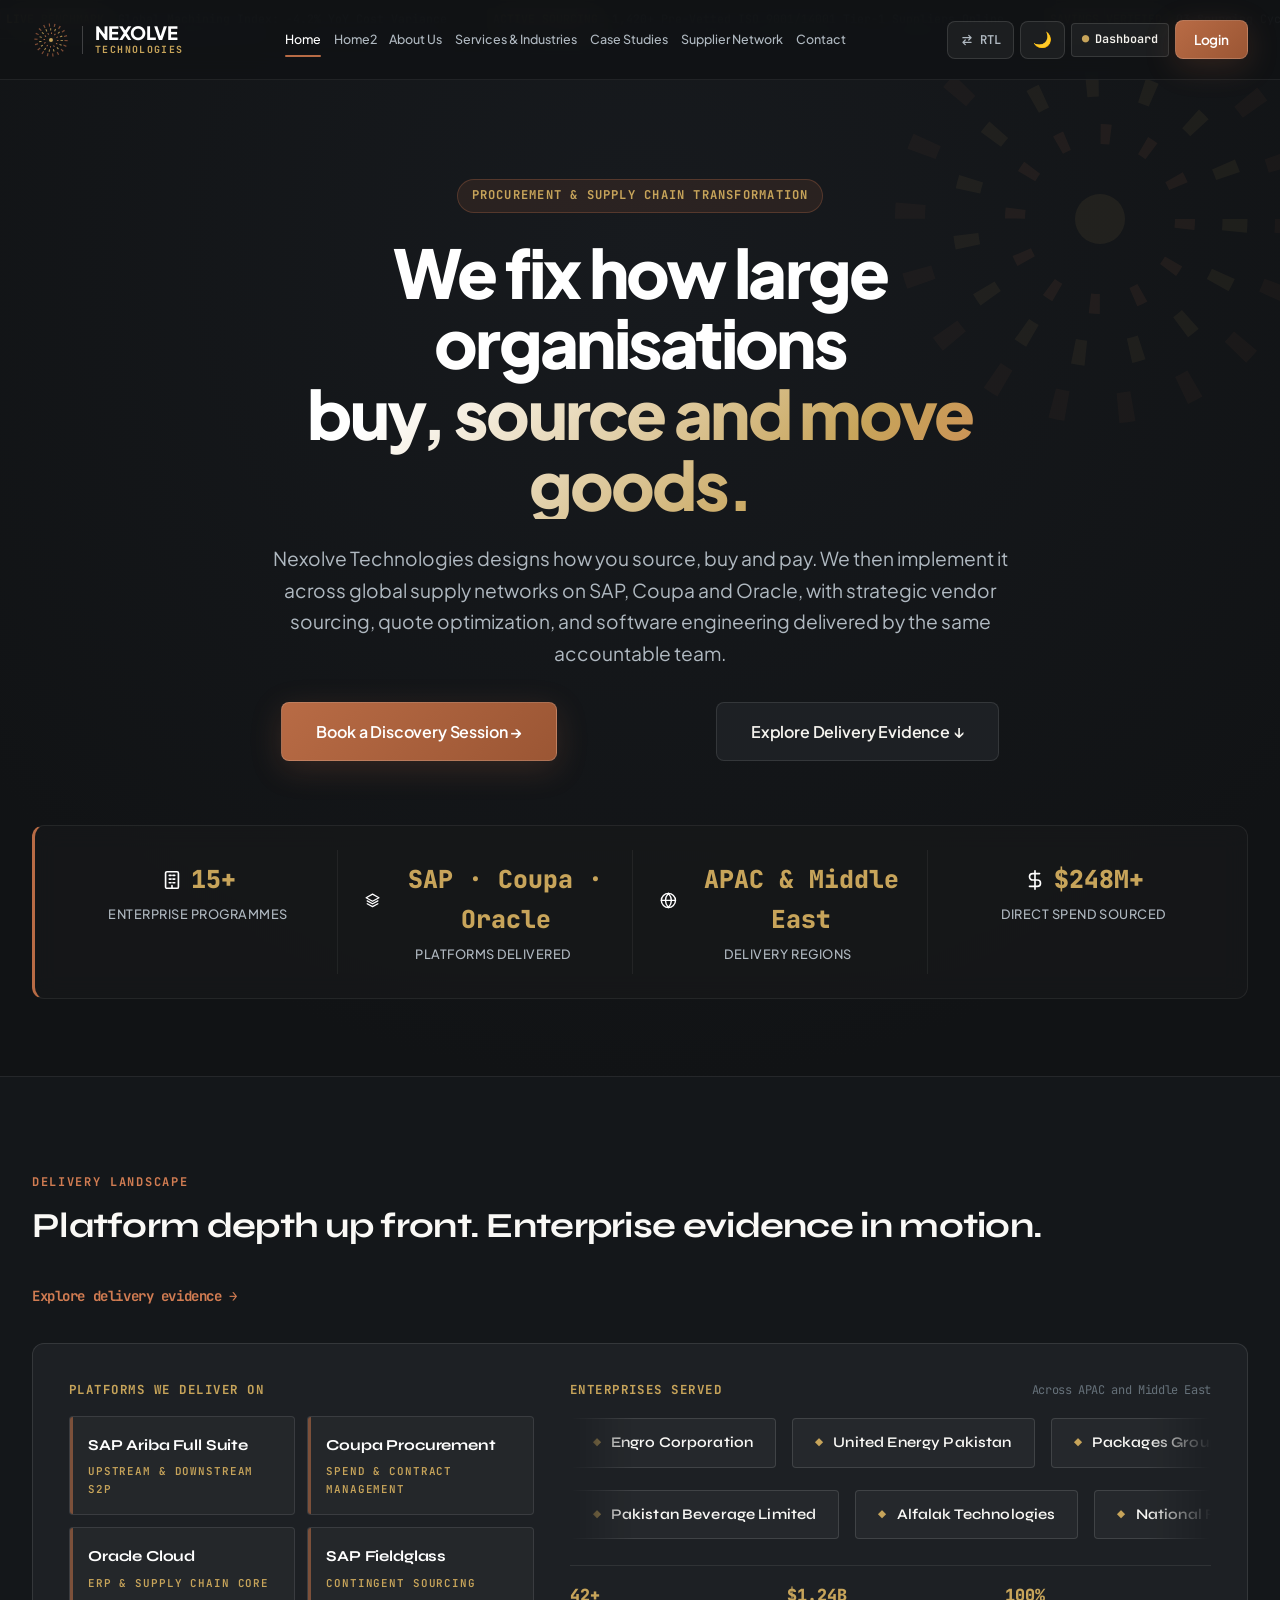
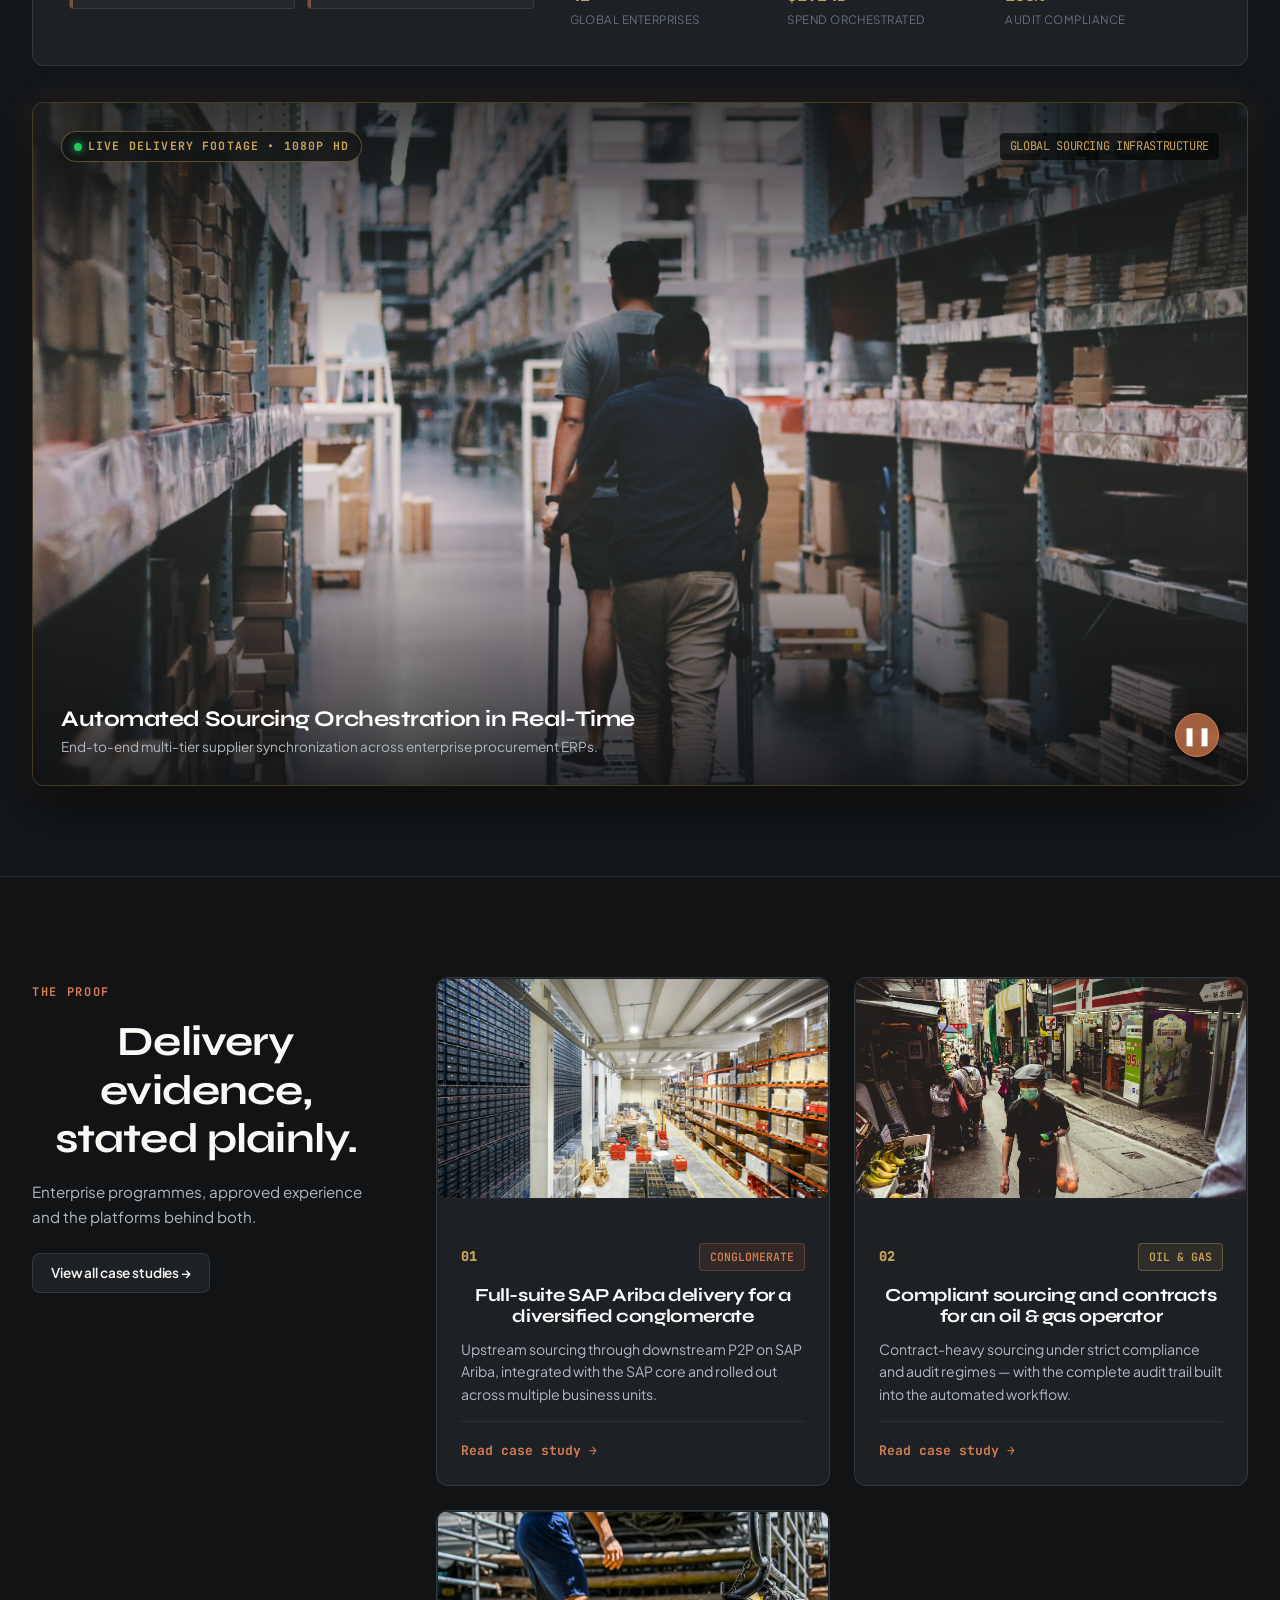
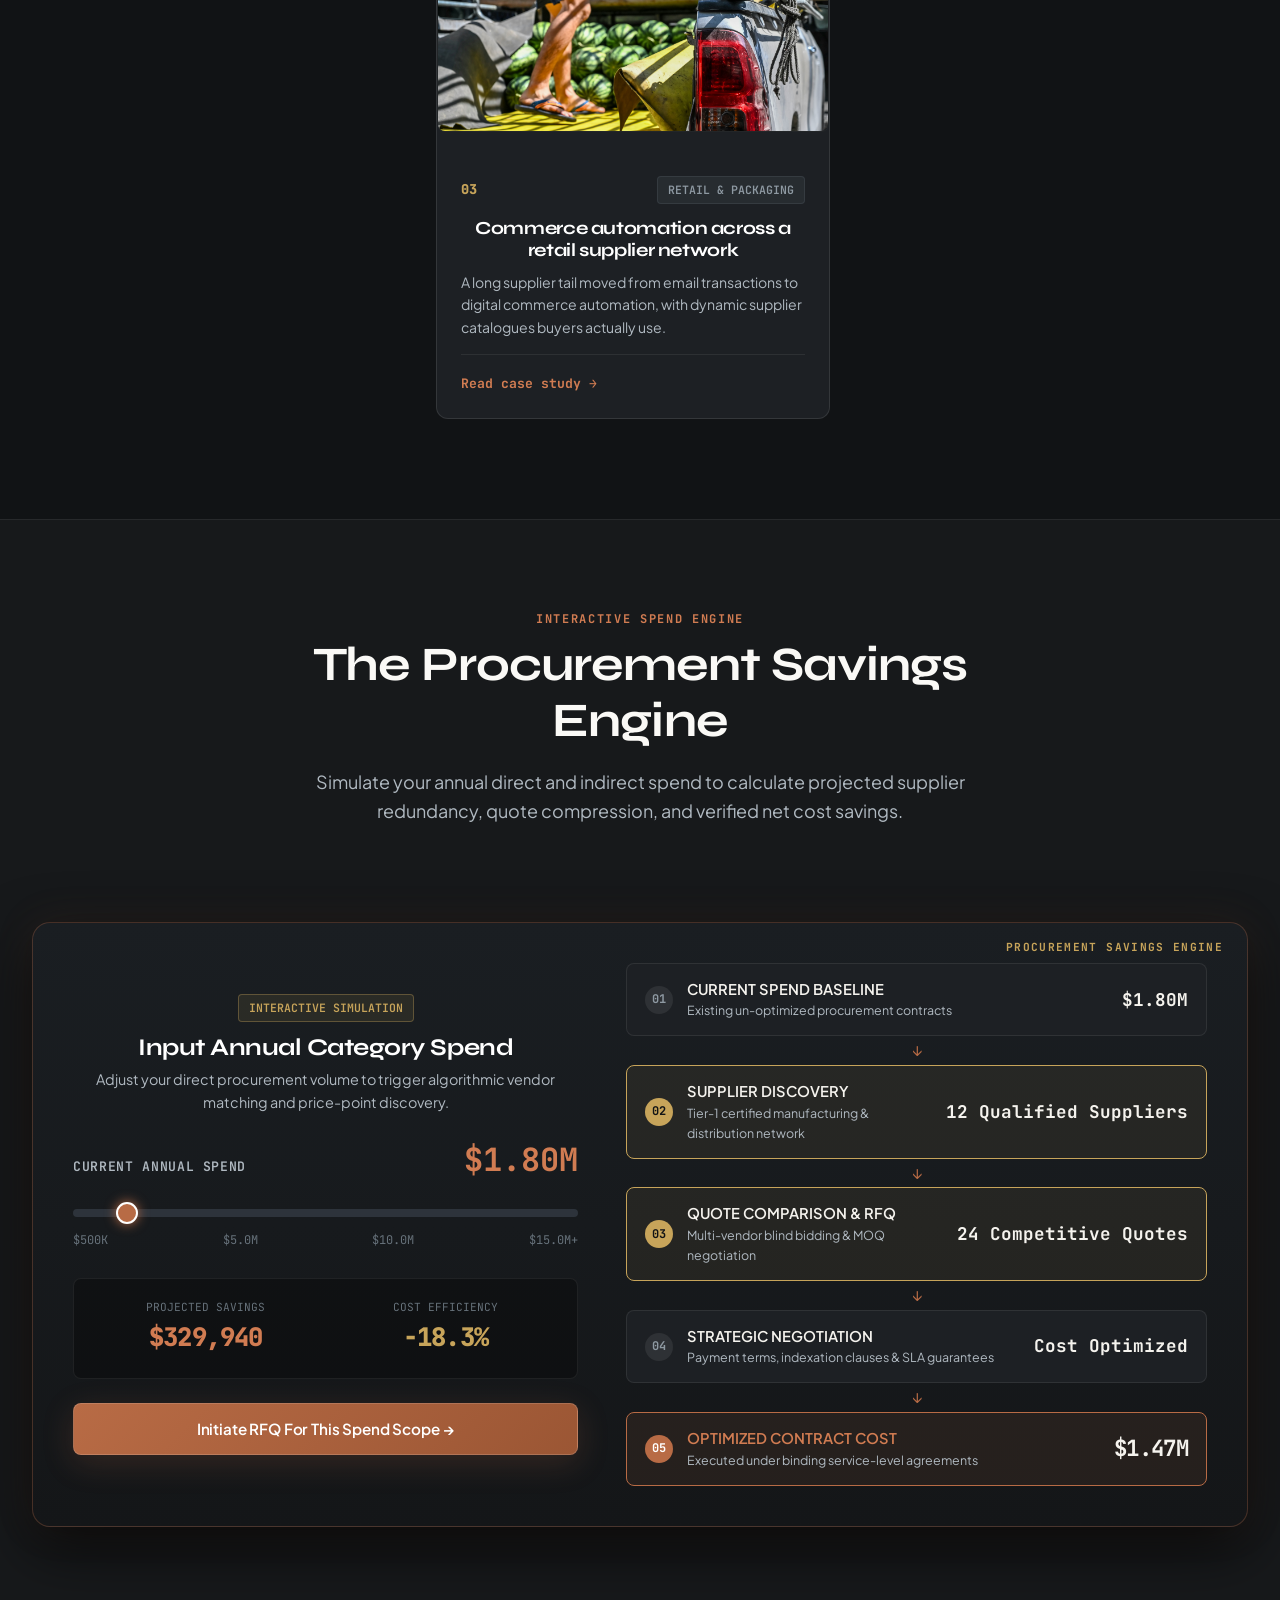
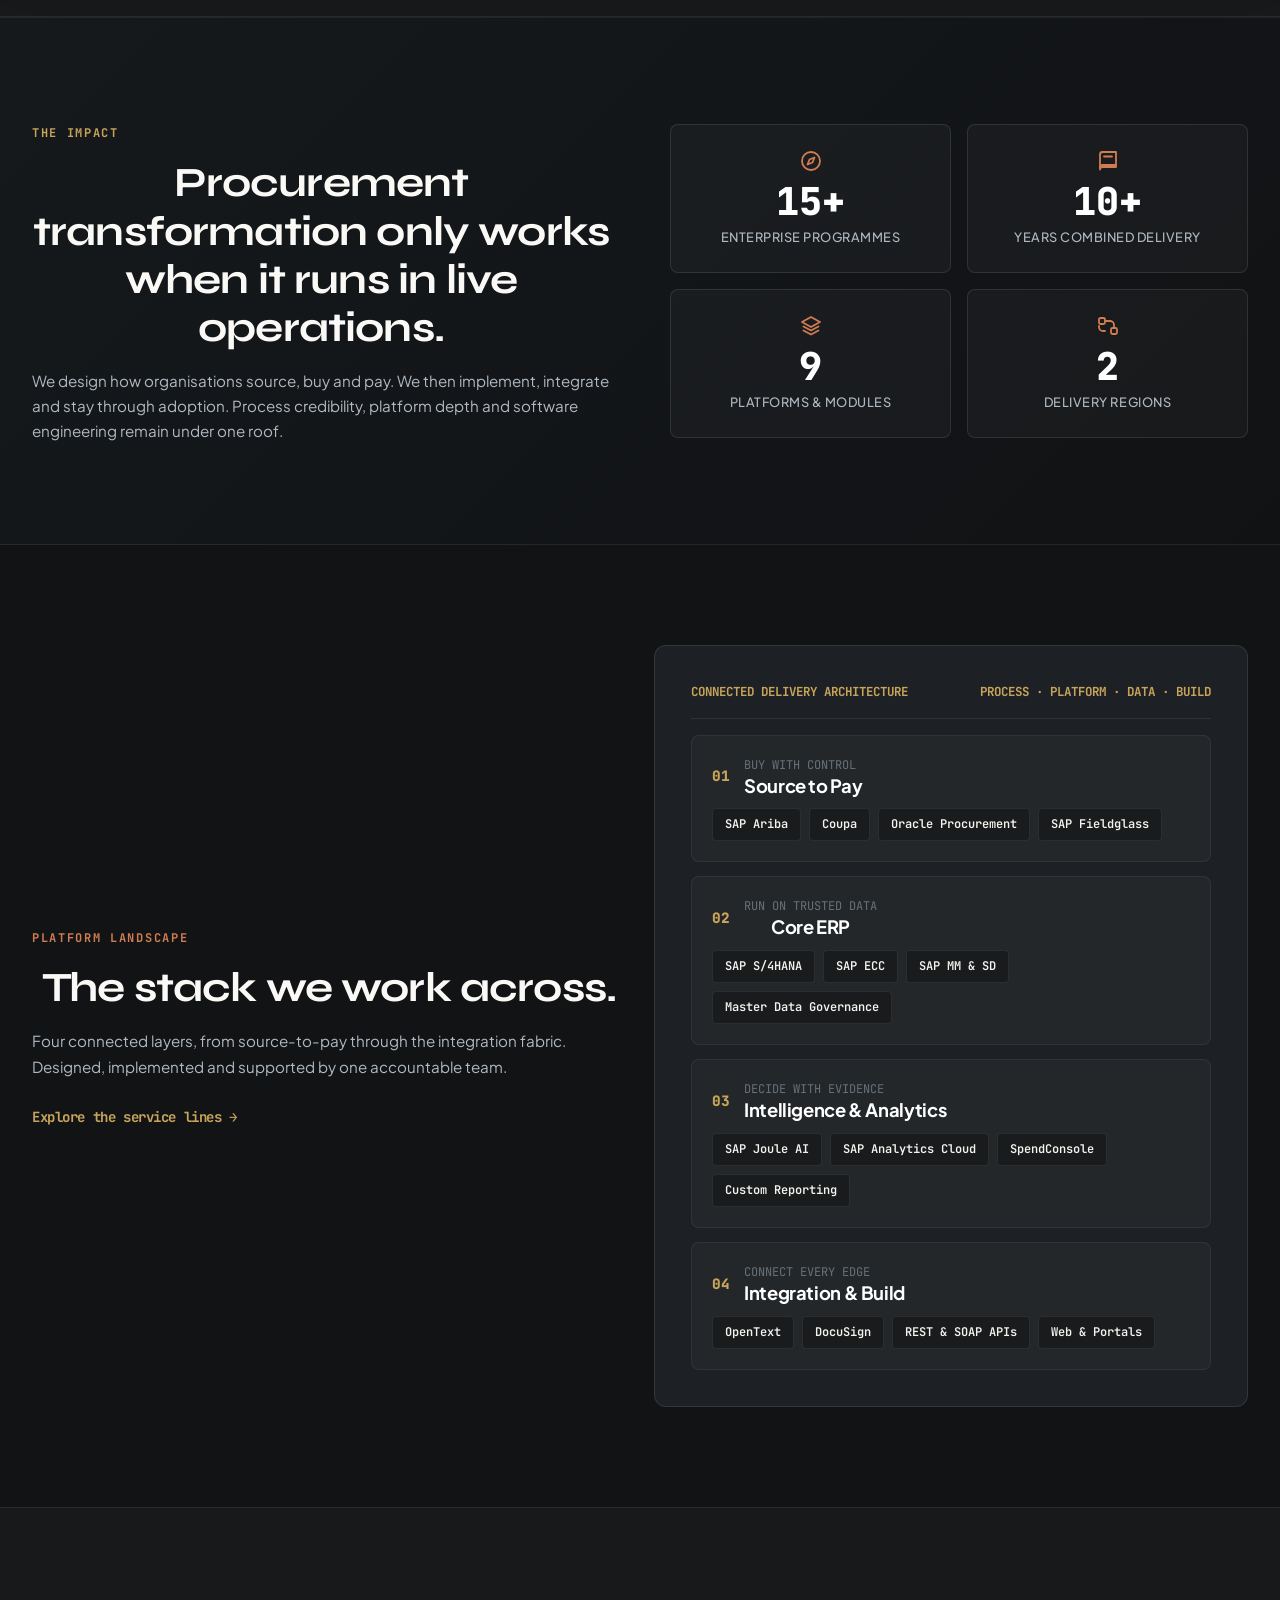
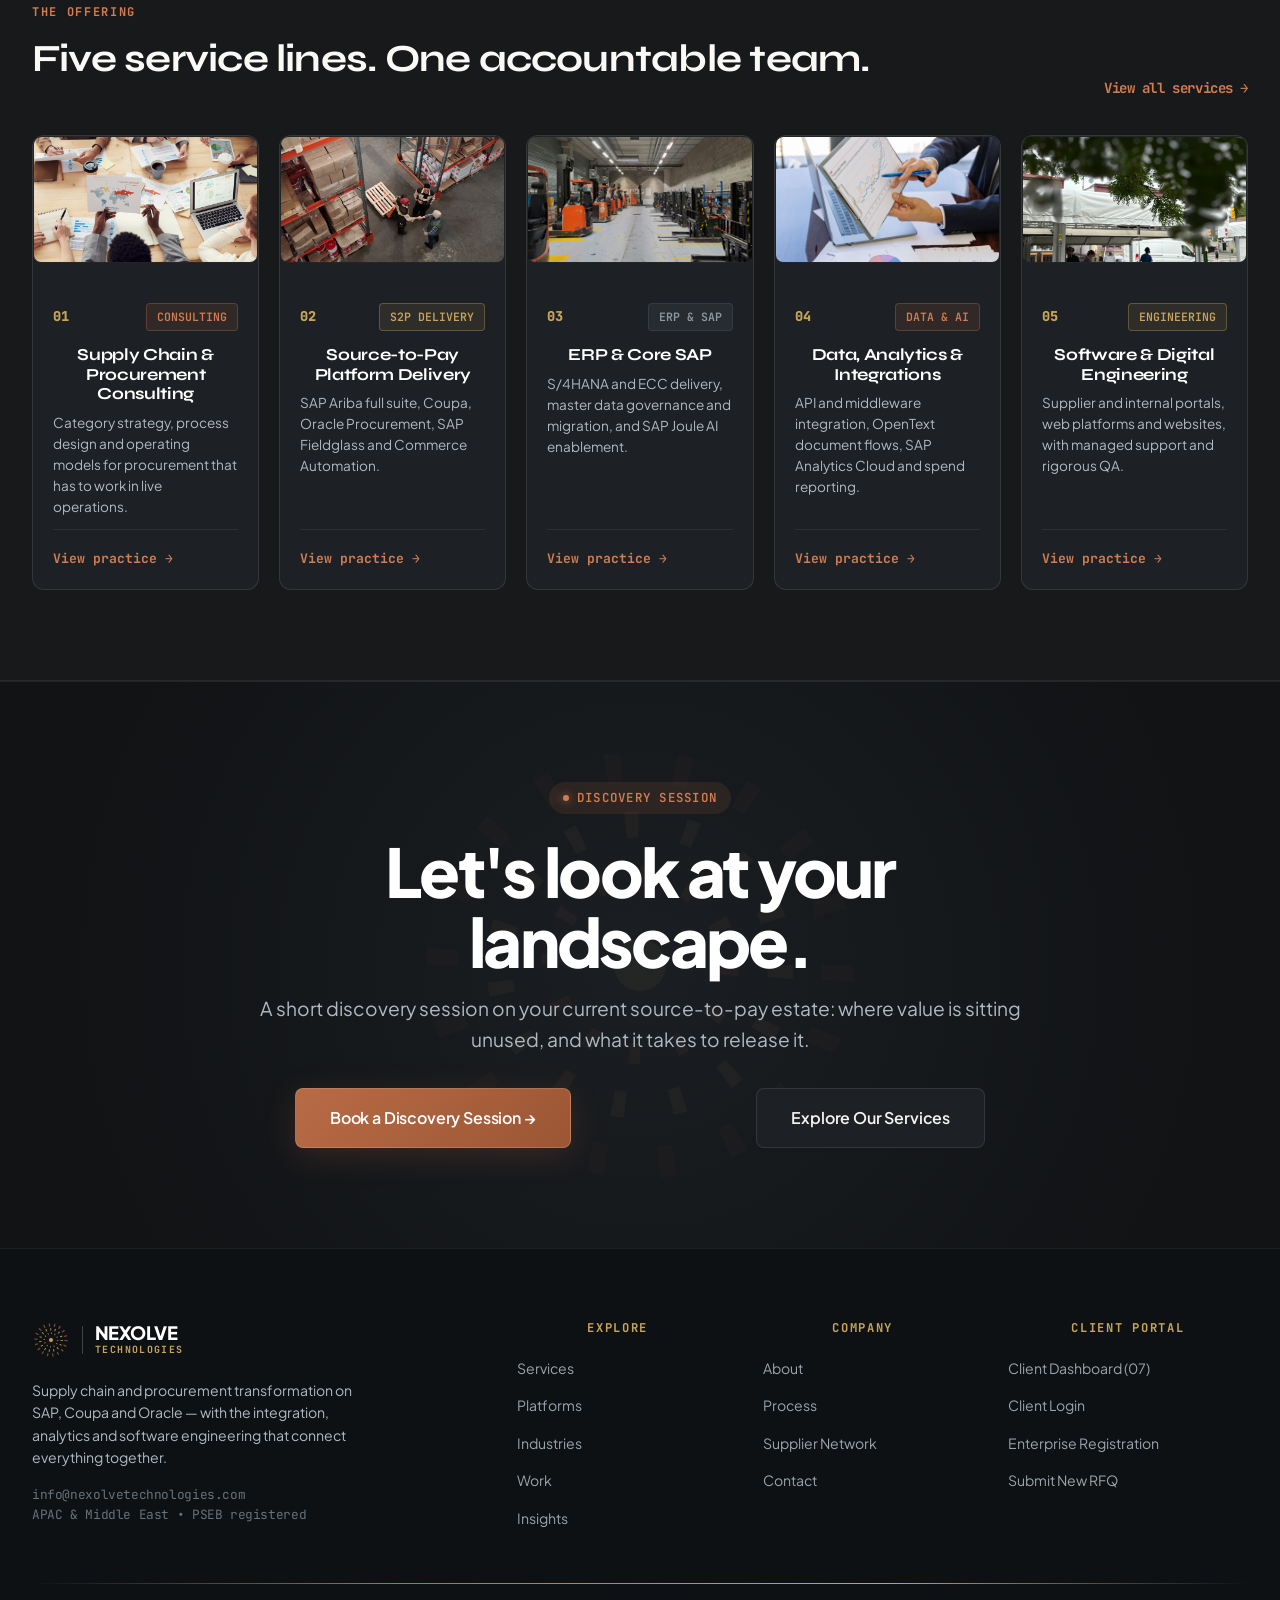
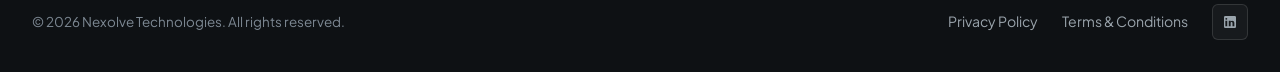
==== index.html @ 61aac62c "feat: complete Procurement & Vendor Sourcing Agency with RTL, Light/Dark theme, and centered auth" ====
<!DOCTYPE html>
<html lang="en">

<head>
  <meta charset="UTF-8">
  <meta name="viewport" content="width=device-width, initial-scale=1.0">
  <title>Nexolve Technologies — Procurement & Supply Chain Transformation | Smarter Procurement. Stronger Supply Chains.
  </title>
  <meta name="description"
    content="Nexolve Technologies designs how organisations source, buy and pay, then implements it across global supply networks with strategic vendor sourcing, quote optimization, and software engineering.">
  <link rel="stylesheet" href="css/style.css">
  <link rel="icon" type="image/svg+xml" href="favicon.svg">
</head>

<body>

  <!-- Live Intelligence Ticker -->
  <div class="procurement-ticker">
    <div class="ticker-track">
      <div class="ticker-item"><span class="ticker-tag">LIVE BENCHMARK</span> Global Machining Index: -4.2% YoY Cost
        Variance</div>
      <div class="ticker-item"><span class="ticker-tag">ACTIVE SOURCING</span> 1,420+ Pre-Vetted ISO 9001/14001 Tier-1
        Suppliers Online</div>
      <div class="ticker-item"><span class="ticker-tag">SAVINGS VERIFIED</span> Q3 Sourcing Cycle Generated $14.8M
        Direct Spend Reduction</div>
      <div class="ticker-item"><span class="ticker-tag">RISK MONITOR</span> Port Congestion Delta: Europe-Asia Lanes at
        99.4% On-Time Reliability</div>
      <div class="ticker-item"><span class="ticker-tag">LIVE BENCHMARK</span> Raw Polymer Feedstock: +1.8% Hedged
        Contract Rate</div>
    </div>
  </div>

  <!-- Header / Navigation with Nexolve Concentric Matrix Lockup -->
  <header class="site-header">
    <div class="container header-inner">
      <a href="index.html" class="brand-lockup" id="brandLogoLink">
        <svg viewBox="0 0 96 96" aria-hidden="true" focusable="false" class="matrix-mark brand-lockup__mark">
          <g fill="none">
            <circle class="matrix-mark__ring matrix-mark__ring--outer" cx="48" cy="48" r="38" stroke-width="8"
              stroke-dasharray="3 10.264"></circle>
            <circle class="matrix-mark__ring matrix-mark__ring--middle" cx="48" cy="48" r="27" stroke-width="6"
              stroke-dasharray="2.5 8.81"></circle>
            <circle class="matrix-mark__ring matrix-mark__ring--inner" cx="48" cy="48" r="17" stroke-width="4"
              stroke-dasharray="2 6.901"></circle>
          </g>
          <circle class="matrix-mark__core" cx="48" cy="48" r="5"></circle>
        </svg>
        <span class="brand-lockup__rule" aria-hidden="true"></span>
        <div class="brand-lockup__type">
          <span class="brand-lockup__name">NEXOLVE</span>
          <span class="brand-lockup__descriptor">TECHNOLOGIES</span>
        </div>
      </a>

      <nav class="nav-links" id="mainNav">
        <a href="index.html" class="nav-link active">Home</a>
        <a href="home-2.html" class="nav-link">Home2</a>
        <a href="about.html" class="nav-link">About Us</a>
        <a href="services.html" class="nav-link">Services & Industries</a>
        <a href="case-studies.html" class="nav-link">Case Studies</a>
        <a href="supplier-network.html" class="nav-link">Supplier Network</a>
        <a href="contact.html" class="nav-link">Contact</a>

        <div class="mobile-drawer-actions">
          <div style="display:flex; justify-content:center; gap:10px; margin-bottom:8px;">
            <button class="header-control-btn rtl-toggle-btn" aria-label="Toggle RTL / LTR layout" style="flex:1;">
              <svg class="rtl-icon" width="14" height="14" viewBox="0 0 24 24" fill="none" stroke="currentColor" stroke-width="2.2" stroke-linecap="round" stroke-linejoin="round" aria-hidden="true">
                <path d="M5 8h14M15 4l4 4-4 4M19 16H5M9 12l-4 4 4 4"/>
              </svg>
              <span class="rtl-label">RTL</span>
            </button>
            <button class="header-control-btn theme-toggle-btn" aria-label="Toggle Light / Dark mode" style="flex:1;">
              <span class="theme-toggle-icon">🌙</span> Theme
            </button>
          </div>
          <a href="dashboard.html" class="btn btn-secondary btn-sm">
            <span style="color:var(--color-gold);">●</span> Dashboard
          </a>
          <a href="login.html" class="btn btn-primary btn-sm">
            Login →
          </a>
          <div style="display:flex; justify-content:center; gap:16px; margin-top:6px;">
            <a href="register.html" class="mono text-gold" style="font-size:0.82rem;">Create Account</a>
          </div>
        </div>
      </nav>

      <div class="nav-actions">
        <button class="header-control-btn rtl-toggle-btn" id="rtlToggleBtn" aria-label="Toggle RTL / LTR layout" title="Toggle RTL Direction">
          <svg class="rtl-icon" width="14" height="14" viewBox="0 0 24 24" fill="none" stroke="currentColor" stroke-width="2.2" stroke-linecap="round" stroke-linejoin="round" aria-hidden="true">
            <path d="M5 8h14M15 4l4 4-4 4M19 16H5M9 12l-4 4 4 4"/>
          </svg>
          <span class="rtl-label">RTL</span>
        </button>
        <button class="header-control-btn theme-toggle-btn" id="themeToggleBtn" aria-label="Toggle Light / Dark mode">
          <span class="theme-toggle-icon">🌙</span>
        </button>
        <a href="dashboard.html" class="nav-portal-btn desktop-only-action" id="dashboardHeaderBtn">
          <span style="color:var(--color-gold);">●</span> Dashboard
        </a>
        <a href="login.html" class="btn btn-primary btn-sm desktop-only-action" id="loginHeaderBtn">Login</a>
        <button class="mobile-toggle" aria-label="Toggle Navigation Menu">☰</button>
      </div>
    </div>
  </header>

  <main>
    <!-- 1. Nexolve Home Hero Section with Matrix Rings & Architectural Rail -->
    <section class="home-hero">
      <svg viewBox="0 0 96 96" aria-hidden="true" focusable="false" class="matrix-mark hero-matrix">
        <g fill="none">
          <circle class="matrix-mark__ring matrix-mark__ring--outer" cx="48" cy="48" r="38" stroke-width="6"
            stroke-dasharray="3 10.264"></circle>
          <circle class="matrix-mark__ring matrix-mark__ring--middle" cx="48" cy="48" r="27" stroke-width="5"
            stroke-dasharray="2.5 8.81"></circle>
          <circle class="matrix-mark__ring matrix-mark__ring--inner" cx="48" cy="48" r="17" stroke-width="4"
            stroke-dasharray="2 6.901"></circle>
        </g>
        <circle class="matrix-mark__core" cx="48" cy="48" r="5"></circle>
      </svg>

      <div class="container">
        <div class="hero-center-box" style="margin-bottom:0;">
          <p class="hero-eyebrow">
            <span>Procurement & Supply Chain Transformation</span>
          </p>

          <h1 class="hero-title">
            <span>We fix how large organisations</span>
            <span class="hero-title__accent">buy, source and move goods.</span>
          </h1>

          <p class="hero-lede">
            Nexolve Technologies designs how you source, buy and pay. We then implement it across global supply networks
            on SAP, Coupa and Oracle, with strategic vendor sourcing, quote optimization, and software engineering
            delivered by the same accountable team.
          </p>

          <div class="btn-group-center" style="margin-top: 32px;">
            <a href="supplier-network.html#sourcing-form" class="btn btn-primary btn-lg" id="bookDiscoveryBtn">
              Book a Discovery Session →
            </a>
            <a href="#delivery-landscape" class="btn btn-secondary btn-lg" id="exploreWorkBtn">
              Explore Delivery Evidence ↓
            </a>
          </div>
        </div>

        <!-- Nexolve Signature Architectural Hero Rail -->
        <dl class="hero-rail">
          <div>
            <dt>
              <svg width="22" height="22" viewBox="0 0 24 24" fill="none" stroke="currentColor" stroke-width="1.8"
                stroke-linecap="round" stroke-linejoin="round" class="hero-rail__icon">
                <rect x="5" y="3" width="14" height="18" rx="1.5"></rect>
                <path d="M9 7h2m4 0h-2M9 11h2m4 0h-2M9 15h2m4 0h-2M12 21v-3"></path>
              </svg>
              <span>15+</span>
            </dt>
            <dd>Enterprise programmes</dd>
          </div>

          <div>
            <dt>
              <svg width="22" height="22" viewBox="0 0 24 24" fill="none" stroke="currentColor" stroke-width="1.8"
                stroke-linecap="round" stroke-linejoin="round" class="hero-rail__icon">
                <path d="m12 3 9 5-9 5-9-5 9-5Z"></path>
                <path d="m4.5 12.5 7.5 4 7.5-4m-15 4L12 20.5l7.5-4"></path>
              </svg>
              <span>SAP · Coupa · Oracle</span>
            </dt>
            <dd>Platforms delivered</dd>
          </div>

          <div>
            <dt>
              <svg width="22" height="22" viewBox="0 0 24 24" fill="none" stroke="currentColor" stroke-width="1.8"
                stroke-linecap="round" stroke-linejoin="round" class="hero-rail__icon">
                <circle cx="12" cy="12" r="9"></circle>
                <path d="M3 12h18M12 3c2.5 2.8 3.8 5.8 3.8 9s-1.3 6.2-3.8 9c-2.5-2.8-3.8-5.8-3.8-9s1.3-6.2 3.8-9Z">
                </path>
              </svg>
              <span>APAC & Middle East</span>
            </dt>
            <dd>Delivery regions</dd>
          </div>

          <div>
            <dt>
              <svg width="22" height="22" viewBox="0 0 24 24" fill="none" stroke="currentColor" stroke-width="1.8"
                stroke-linecap="round" stroke-linejoin="round" class="hero-rail__icon">
                <path d="M12 2v20M17 5H9.5a3.5 3.5 0 0 0 0 7h5a3.5 3.5 0 0 1 0 7H6"></path>
              </svg>
              <span class="counter-val" data-target="248" data-prefix="$" data-suffix="M+">$248M+</span>
            </dt>
            <dd>Direct Spend Sourced</dd>
          </div>
        </dl>
      </div>
    </section>

    <!-- 2. Delivery Landscape & Brand Marquee (Surface Blueprint) -->
    <section class="surface-blueprint" id="delivery-landscape">
      <div class="container">
        <div style="display:flex; justify-content:space-between; align-items:flex-end; gap:20px; flex-wrap:wrap;">
          <div>
            <span class="editorial-label">Delivery landscape</span>
            <h2 class="section-title" style="margin-top:6px; font-size:clamp(1.5rem, 3vw, 2.2rem);">Platform depth up
              front. Enterprise evidence in motion.</h2>
          </div>
          <a href="case-studies.html" class="mono text-copper-bright"
            style="font-size:0.88rem; font-weight:700;">Explore delivery evidence →</a>
        </div>

        <div class="brand-panel">
          <!-- Platforms Group -->
          <div>
            <p class="brand-panel__label">Platforms we deliver on</p>
            <ul class="brand-panel__platform-wall">
              <li>
                <div class="technology-mark">
                  <span class="technology-mark__name">SAP Ariba Full Suite</span>
                  <span class="technology-mark__tag">Upstream & Downstream S2P</span>
                </div>
              </li>
              <li>
                <div class="technology-mark">
                  <span class="technology-mark__name">Coupa Procurement</span>
                  <span class="technology-mark__tag">Spend & Contract Management</span>
                </div>
              </li>
              <li>
                <div class="technology-mark">
                  <span class="technology-mark__name">Oracle Cloud</span>
                  <span class="technology-mark__tag">ERP & Supply Chain Core</span>
                </div>
              </li>
              <li>
                <div class="technology-mark">
                  <span class="technology-mark__name">SAP Fieldglass</span>
                  <span class="technology-mark__tag">Contingent Sourcing</span>
                </div>
              </li>
            </ul>
          </div>

          <!-- Enterprises Served Infinite Dual Marquee -->
          <div style="display:flex; flex-direction:column; justify-content:space-between; height:100%;">
            <div>
              <div style="display:flex; justify-content:space-between; align-items:center; margin-bottom:12px;">
                <p class="brand-panel__label" style="margin-bottom:0;">Enterprises served</p>
                <span class="mono" style="font-size:0.75rem; color:var(--text-muted);">Across APAC and Middle East</span>
              </div>

              <!-- Row 1 (Left Scrolling) -->
              <div class="brand-marquee" style="margin-bottom:10px;">
                <div class="marquee-track">
                  <span class="brand-marquee__item">Engro Corporation</span>
                  <span class="brand-marquee__item">United Energy Pakistan</span>
                  <span class="brand-marquee__item">Packages Group</span>
                  <span class="brand-marquee__item">Woolworths</span>
                  <span class="brand-marquee__item">PanAust Mining</span>
                  <!-- Duplicate for seamless loop -->
                  <span class="brand-marquee__item">Engro Corporation</span>
                  <span class="brand-marquee__item">United Energy Pakistan</span>
                  <span class="brand-marquee__item">Packages Group</span>
                  <span class="brand-marquee__item">Woolworths</span>
                  <span class="brand-marquee__item">PanAust Mining</span>
                </div>
              </div>

              <!-- Row 2 (Right Scrolling Reverse) -->
              <div class="brand-marquee">
                <div class="marquee-track--reverse">
                  <span class="brand-marquee__item">Pakistan Beverage Limited</span>
                  <span class="brand-marquee__item">Alfalak Technologies</span>
                  <span class="brand-marquee__item">National Foods</span>
                  <span class="brand-marquee__item">Apex Industrial Group</span>
                  <span class="brand-marquee__item">Global Logistics Hub</span>
                  <!-- Duplicate for seamless loop -->
                  <span class="brand-marquee__item">Pakistan Beverage Limited</span>
                  <span class="brand-marquee__item">Alfalak Technologies</span>
                  <span class="brand-marquee__item">National Foods</span>
                  <span class="brand-marquee__item">Apex Industrial Group</span>
                  <span class="brand-marquee__item">Global Logistics Hub</span>
                </div>
              </div>
            </div>

            <!-- Enterprise Impact Summary Footnote -->
            <div class="enterprise-stat-row">
              <div class="enterprise-stat-item">
                <span class="enterprise-stat-val">42+</span>
                <span class="enterprise-stat-lbl">Global Enterprises</span>
              </div>
              <div class="enterprise-stat-item">
                <span class="enterprise-stat-val">$1.24B</span>
                <span class="enterprise-stat-lbl">Spend Orchestrated</span>
              </div>
              <div class="enterprise-stat-item">
                <span class="enterprise-stat-val">100%</span>
                <span class="enterprise-stat-lbl">Audit Compliance</span>
              </div>
            </div>
          </div>
        </div>

        <!-- Cinematic Video Showcase (Video Asset from V/) -->
        <div class="cinematic-video-wrap">
          <video class="cinematic-video" id="deliveryCinematicVideo" autoplay loop muted playsinline poster="IMAGE/pexels-alexander-isreb-880417-1797428.jpg">
            <source src="V/7841702-hd_1920_1080_30fps.mp4" type="video/mp4">
            Your browser does not support the video tag.
          </video>
          <div class="video-overlay-hud">
            <div class="video-hud-top">
              <span class="video-badge">
                <span class="pulse-dot"></span>
                LIVE DELIVERY FOOTAGE • 1080P HD
              </span>
              <span class="mono" style="font-size:0.75rem; color:var(--color-gold); background:rgba(0,0,0,0.6); padding:4px 10px; border-radius:4px;">
                GLOBAL SOURCING INFRASTRUCTURE
              </span>
            </div>
            <div class="video-hud-bottom">
              <div>
                <h4 style="font-size:clamp(1.1rem, 2.5vw, 1.4rem); color:#FFFFFF; margin-bottom:4px; text-align:left;">
                  Automated Sourcing Orchestration in Real-Time
                </h4>
                <p style="font-size:0.85rem; color:var(--text-secondary); margin:0; text-align:left;">
                  End-to-end multi-tier supplier synchronization across enterprise procurement ERPs.
                </p>
              </div>
              <button class="video-play-btn" id="videoPlayToggleBtn" aria-label="Toggle Video Playback">❚❚</button>
            </div>
          </div>
        </div>
      </div>
    </section>

    <!-- 3. The Proof: Asymmetrical Case Studies Grid -->
    <section class="brand-proof">
      <div class="container">
        <div class="brand-proof-grid">
          <!-- Left Sticky Proof Column -->
          <div class="proof-sidebar">
            <span class="editorial-label">The proof</span>
            <h2 class="section-title"
              style="font-size:clamp(1.8rem, 3.5vw, 2.6rem); margin-top:8px; margin-bottom:16px;">
              Delivery evidence, stated plainly.
            </h2>
            <p style="color:var(--text-secondary); font-size:0.95rem; line-height:1.65; margin-bottom:24px;">
              Enterprise programmes, approved experience and the platforms behind both.
            </p>
            <a href="case-studies.html" class="btn btn-secondary btn-sm">View all case studies →</a>
          </div>

          <!-- Right Proof Cards Grid (16:9 Images) -->
          <div class="proof-cards-grid">
            <!-- Proof Card 01 -->
            <a class="proof-project" href="case-studies.html#case-1">
              <div class="card-media-wrap">
                <img src="IMAGE/alberto-rodriguez--aCrA9FmT8Y-unsplash.jpg"
                  alt="Full-suite SAP Ariba delivery for a diversified conglomerate" loading="lazy">
              </div>
              <div class="proof-project__body">
                <div class="nx-card__head">
                  <span class="nx-card__index">01</span>
                  <span class="badge badge-copper">CONGLOMERATE</span>
                </div>
                <h3 style="font-size:1.15rem; margin-bottom:10px; color:#FFFFFF;">
                  Full-suite SAP Ariba delivery for a diversified conglomerate
                </h3>
                <p style="color:var(--text-secondary); font-size:0.88rem; line-height:1.6; margin-bottom:16px;">
                  Upstream sourcing through downstream P2P on SAP Ariba, integrated with the SAP core and rolled out
                  across multiple business units.
                </p>
                <span class="nx-card__link--footed">Read case study →</span>
              </div>
            </a>

            <!-- Proof Card 02 -->
            <a class="proof-project" href="case-studies.html#case-2">
              <div class="card-media-wrap">
                <img src="IMAGE/big-dodzy-esR6uJx4h6E-unsplash.jpg"
                  alt="Compliant sourcing and contracts for an oil & gas operator" loading="lazy">
              </div>
              <div class="proof-project__body">
                <div class="nx-card__head">
                  <span class="nx-card__index">02</span>
                  <span class="badge badge-gold">OIL & GAS</span>
                </div>
                <h3 style="font-size:1.15rem; margin-bottom:10px; color:#FFFFFF;">
                  Compliant sourcing and contracts for an oil & gas operator
                </h3>
                <p style="color:var(--text-secondary); font-size:0.88rem; line-height:1.6; margin-bottom:16px;">
                  Contract-heavy sourcing under strict compliance and audit regimes — with the complete audit trail
                  built into the automated workflow.
                </p>
                <span class="nx-card__link--footed">Read case study →</span>
              </div>
            </a>

            <!-- Proof Card 03 -->
            <a class="proof-project" href="case-studies.html#case-3">
              <div class="card-media-wrap">
                <img src="IMAGE/paul-macdonald-70TgX554Z2s-unsplash.jpg"
                  alt="Commerce automation across a retail supplier network" loading="lazy">
              </div>
              <div class="proof-project__body">
                <div class="nx-card__head">
                  <span class="nx-card__index">03</span>
                  <span class="badge badge-steel">RETAIL & PACKAGING</span>
                </div>
                <h3 style="font-size:1.15rem; margin-bottom:10px; color:#FFFFFF;">
                  Commerce automation across a retail supplier network
                </h3>
                <p style="color:var(--text-secondary); font-size:0.88rem; line-height:1.6; margin-bottom:16px;">
                  A long supplier tail moved from email transactions to digital commerce automation, with dynamic
                  supplier catalogues buyers actually use.
                </p>
                <span class="nx-card__link--footed">Read case study →</span>
              </div>
            </a>
          </div>
        </div>
      </div>
    </section>

    <!-- 4. Interactive Simulation: The Procurement Savings Engine -->
    <section class="section section-dark" id="savings-engine">
      <div class="container">
        <div class="section-header-center">
          <span class="editorial-label">Interactive Spend Engine</span>
          <h2 class="section-title">The Procurement Savings Engine</h2>
          <p class="section-subtitle">
            Simulate your annual direct and indirect spend to calculate projected supplier redundancy, quote
            compression, and verified net cost savings.
          </p>
        </div>

        <div class="savings-engine-container">
          <div class="engine-grid">
            <!-- Control Column -->
            <div style="text-align:center;">
              <div style="margin-bottom: 20px;">
                <span class="badge badge-gold">INTERACTIVE SIMULATION</span>
                <h3 style="font-size: clamp(1.2rem, 2.5vw, 1.5rem); margin-top: 12px; color: #FFFFFF;">Input Annual
                  Category Spend</h3>
                <p style="font-size: 0.9rem; color: var(--text-secondary); margin-top: 6px;">
                  Adjust your direct procurement volume to trigger algorithmic vendor matching and price-point
                  discovery.
                </p>
              </div>

              <div class="engine-slider-wrap">
                <div class="engine-slider-header">
                  <span class="form-label" style="font-size:0.82rem;">CURRENT ANNUAL SPEND</span>
                  <span class="engine-slider-val" id="currentSpendDisplay">$1.80M</span>
                </div>
                <input type="range" min="0.5" max="15.0" step="0.1" value="1.8" class="range-input" id="spendSlider"
                  aria-label="Annual Procurement Spend Range">
                <div
                  style="display:flex; justify-content:space-between; margin-top: 8px; font-family:var(--font-mono); font-size:0.75rem; color:var(--text-muted);">
                  <span>$500K</span>
                  <span>$5.0M</span>
                  <span>$10.0M</span>
                  <span>$15.0M+</span>
                </div>
              </div>

              <!-- Calculated Summary Cards -->
              <div
                style="background: rgba(0,0,0,0.3); border: var(--border-subtle); border-radius: var(--radius-sm); padding: clamp(14px, 2.5vw, 20px); display: grid; grid-template-columns: 1fr 1fr; gap: 16px;">
                <div>
                  <div
                    style="font-family:var(--font-mono); font-size:0.7rem; color:var(--text-muted); text-transform:uppercase;">
                    Projected Savings</div>
                  <div class="mono text-copper-bright"
                    style="font-size: clamp(1.25rem, 2.5vw, 1.6rem); font-weight:800;" id="totalSavingsDisplay">$330,000
                  </div>
                </div>
                <div>
                  <div
                    style="font-family:var(--font-mono); font-size:0.7rem; color:var(--text-muted); text-transform:uppercase;">
                    Cost Efficiency</div>
                  <div class="mono text-gold" style="font-size: clamp(1.25rem, 2.5vw, 1.6rem); font-weight:800;"
                    id="savingsPctDisplay">-18.3%</div>
                </div>
              </div>

              <div style="margin-top: 24px;">
                <a href="supplier-network.html#sourcing-form" class="btn btn-primary" style="width:100%;">Initiate RFQ
                  For This Spend Scope →</a>
              </div>
            </div>

            <!-- Sourcing Flow Diagram -->
            <div>
              <div class="sourcing-flow-steps">
                <div class="flow-step">
                  <div class="flow-step-meta">
                    <div class="flow-step-num">01</div>
                    <div>
                      <div class="flow-step-title">CURRENT SPEND BASELINE</div>
                      <div class="flow-step-desc">Existing un-optimized procurement contracts</div>
                    </div>
                  </div>
                  <div class="flow-step-val" id="currentSpendDisplay2">$1.80M</div>
                </div>

                <div class="flow-arrow">↓</div>

                <div class="flow-step highlight">
                  <div class="flow-step-meta">
                    <div class="flow-step-num">02</div>
                    <div>
                      <div class="flow-step-title">SUPPLIER DISCOVERY</div>
                      <div class="flow-step-desc">Tier-1 certified manufacturing & distribution network</div>
                    </div>
                  </div>
                  <div class="flow-step-val text-gold" id="supplierCountDisplay">12 Qualified Suppliers</div>
                </div>

                <div class="flow-arrow">↓</div>

                <div class="flow-step highlight">
                  <div class="flow-step-meta">
                    <div class="flow-step-num">03</div>
                    <div>
                      <div class="flow-step-title">QUOTE COMPARISON & RFQ</div>
                      <div class="flow-step-desc">Multi-vendor blind bidding & MOQ negotiation</div>
                    </div>
                  </div>
                  <div class="flow-step-val text-gold" id="quotesCountDisplay">24 Competitive Quotes</div>
                </div>

                <div class="flow-arrow">↓</div>

                <div class="flow-step">
                  <div class="flow-step-meta">
                    <div class="flow-step-num">04</div>
                    <div>
                      <div class="flow-step-title">STRATEGIC NEGOTIATION</div>
                      <div class="flow-step-desc">Payment terms, indexation clauses & SLA guarantees</div>
                    </div>
                  </div>
                  <div class="flow-step-val text-copper-bright">Cost Optimized</div>
                </div>

                <div class="flow-arrow">↓</div>

                <div class="flow-step final">
                  <div class="flow-step-meta">
                    <div class="flow-step-num">05</div>
                    <div>
                      <div class="flow-step-title" style="color:var(--color-copper-hover);">OPTIMIZED CONTRACT COST
                      </div>
                      <div class="flow-step-desc">Executed under binding service-level agreements</div>
                    </div>
                  </div>
                  <div class="flow-step-val mono text-white" style="font-size: clamp(1.15rem, 2.5vw, 1.4rem);"
                    id="optimizedSpendDisplay">$1.47M</div>
                </div>
              </div>
            </div>
          </div>
        </div>
      </div>
    </section>

    <!-- 5. The Impact Band: Stat Tiles Grid -->
    <section class="impact-band">
      <div class="container">
        <div class="impact-grid">
          <div>
            <span class="editorial-label" style="color:var(--color-gold);">The impact</span>
            <h2 class="section-title"
              style="font-size:clamp(1.8rem, 3.5vw, 2.6rem); margin-top:8px; margin-bottom:16px;">
              Procurement transformation only works when it runs in live operations.
            </h2>
            <p style="color:var(--text-secondary); font-size:0.95rem; line-height:1.65;">
              We design how organisations source, buy and pay. We then implement, integrate and stay through adoption.
              Process credibility, platform depth and software engineering remain under one roof.
            </p>
          </div>

          <div class="stat-tiles-grid">
            <div class="stat-tile">
              <svg width="24" height="24" viewBox="0 0 24 24" fill="none" stroke="currentColor" stroke-width="1.8"
                stroke-linecap="round" stroke-linejoin="round" class="stat-tile__icon">
                <circle cx="12" cy="12" r="9"></circle>
                <path d="m15.5 8.5-2 5-5 2 2-5z"></path>
              </svg>
              <div class="stat-tile__value">15+</div>
              <div class="stat-tile__label">Enterprise programmes</div>
            </div>

            <div class="stat-tile">
              <svg width="24" height="24" viewBox="0 0 24 24" fill="none" stroke="currentColor" stroke-width="1.8"
                stroke-linecap="round" stroke-linejoin="round" class="stat-tile__icon">
                <path d="M4 5.5A2.5 2.5 0 0 1 6.5 3H20v15H6.5A2.5 2.5 0 0 0 4 20.5v-15Z"></path>
                <path d="M4 18.5A2.5 2.5 0 0 1 6.5 16H20M8 7.5h8"></path>
              </svg>
              <div class="stat-tile__value">10+</div>
              <div class="stat-tile__label">Years combined delivery</div>
            </div>

            <div class="stat-tile">
              <svg width="24" height="24" viewBox="0 0 24 24" fill="none" stroke="currentColor" stroke-width="1.8"
                stroke-linecap="round" stroke-linejoin="round" class="stat-tile__icon">
                <path d="m12 3 9 5-9 5-9-5 9-5Z"></path>
                <path d="m4.5 12.5 7.5 4 7.5-4m-15 4L12 20.5l7.5-4"></path>
              </svg>
              <div class="stat-tile__value">9</div>
              <div class="stat-tile__label">Platforms & modules</div>
            </div>

            <div class="stat-tile">
              <svg width="24" height="24" viewBox="0 0 24 24" fill="none" stroke="currentColor" stroke-width="1.8"
                stroke-linecap="round" stroke-linejoin="round" class="stat-tile__icon">
                <rect x="3" y="4" width="6" height="6" rx="1.5"></rect>
                <rect x="15" y="14" width="6" height="6" rx="1.5"></rect>
                <path d="M9 7h5a4 4 0 0 1 4 4v3m-9 3H7a4 4 0 0 1-4-4v-1"></path>
              </svg>
              <div class="stat-tile__value">2</div>
              <div class="stat-tile__label">Delivery regions</div>
            </div>
          </div>
        </div>
      </div>
    </section>

    <!-- 6. Connected Platform Stack Hub (4 Layers) -->
    <section class="hub-section">
      <div class="container">
        <div class="grid-2" style="align-items:center;">
          <div>
            <span class="editorial-label">Platform landscape</span>
            <h2 class="section-title"
              style="font-size:clamp(1.8rem, 3.5vw, 2.6rem); margin-top:8px; margin-bottom:16px;">
              The stack we work across.
            </h2>
            <p style="color:var(--text-secondary); font-size:0.95rem; line-height:1.65; margin-bottom:24px;">
              Four connected layers, from source-to-pay through the integration fabric. Designed, implemented and
              supported by one accountable team.
            </p>
            <a href="services.html" class="mono text-gold" style="font-size:0.88rem; font-weight:700;">Explore the
              service lines →</a>
          </div>

          <div class="platform-stack">
            <div class="platform-stack__head">
              <span>CONNECTED DELIVERY ARCHITECTURE</span>
              <span>PROCESS · PLATFORM · DATA · BUILD</span>
            </div>

            <ol class="platform-stack__layers">
              <!-- Layer 01 -->
              <li class="platform-stack__layer">
                <div class="platform-stack__layer-head">
                  <span class="platform-stack__number">01</span>
                  <div>
                    <p>Buy with control</p>
                    <h3 class="platform-stack__title">Source to Pay</h3>
                  </div>
                </div>
                <ul class="platform-stack__chips">
                  <li class="technology-mark--compact">SAP Ariba</li>
                  <li class="technology-mark--compact">Coupa</li>
                  <li class="technology-mark--compact">Oracle Procurement</li>
                  <li class="technology-mark--compact">SAP Fieldglass</li>
                </ul>
              </li>

              <!-- Layer 02 -->
              <li class="platform-stack__layer">
                <div class="platform-stack__layer-head">
                  <span class="platform-stack__number">02</span>
                  <div>
                    <p>Run on trusted data</p>
                    <h3 class="platform-stack__title">Core ERP</h3>
                  </div>
                </div>
                <ul class="platform-stack__chips">
                  <li class="technology-mark--compact">SAP S/4HANA</li>
                  <li class="technology-mark--compact">SAP ECC</li>
                  <li class="technology-mark--compact">SAP MM & SD</li>
                  <li class="technology-mark--compact">Master Data Governance</li>
                </ul>
              </li>

              <!-- Layer 03 -->
              <li class="platform-stack__layer">
                <div class="platform-stack__layer-head">
                  <span class="platform-stack__number">03</span>
                  <div>
                    <p>Decide with evidence</p>
                    <h3 class="platform-stack__title">Intelligence & Analytics</h3>
                  </div>
                </div>
                <ul class="platform-stack__chips">
                  <li class="technology-mark--compact">SAP Joule AI</li>
                  <li class="technology-mark--compact">SAP Analytics Cloud</li>
                  <li class="technology-mark--compact">SpendConsole</li>
                  <li class="technology-mark--compact">Custom Reporting</li>
                </ul>
              </li>

              <!-- Layer 04 -->
              <li class="platform-stack__layer">
                <div class="platform-stack__layer-head">
                  <span class="platform-stack__number">04</span>
                  <div>
                    <p>Connect every edge</p>
                    <h3 class="platform-stack__title">Integration & Build</h3>
                  </div>
                </div>
                <ul class="platform-stack__chips">
                  <li class="technology-mark--compact">OpenText</li>
                  <li class="technology-mark--compact">DocuSign</li>
                  <li class="technology-mark--compact">REST & SOAP APIs</li>
                  <li class="technology-mark--compact">Web & Portals</li>
                </ul>
              </li>
            </ol>
          </div>
        </div>
      </div>
    </section>

    <!-- 7. The Offering: 5 Service Lines Matrix -->
    <section class="section section-dark">
      <div class="container">
        <div style="display:flex; justify-content:space-between; align-items:flex-end; gap:20px; flex-wrap:wrap;">
          <div>
            <span class="editorial-label">The offering</span>
            <h2 class="section-title" style="margin-top:6px; font-size:clamp(1.6rem, 3.2vw, 2.4rem);">Five service
              lines. One accountable team.</h2>
          </div>
          <a href="services.html" class="mono text-copper-bright" style="font-size:0.88rem; font-weight:700;">View all
            services →</a>
        </div>

        <div class="service-matrix">
          <!-- Service 01 -->
          <a class="service-matrix__item" href="services.html#service-1">
            <div class="card-media-wrap">
              <img src="IMAGE/pexels-fauxels-3184638.jpg" alt="Supply Chain & Procurement Consulting" loading="lazy">
            </div>
            <div class="service-matrix__body">
              <div class="nx-card__head">
                <span class="nx-card__index">01</span>
                <span class="badge badge-copper">CONSULTING</span>
              </div>
              <h3 style="font-size:1.05rem; margin-bottom:8px; color:#FFFFFF;">Supply Chain & Procurement Consulting
              </h3>
              <p style="color:var(--text-secondary); font-size:0.85rem; line-height:1.55; margin-bottom:12px;">
                Category strategy, process design and operating models for procurement that has to work in live
                operations.
              </p>
              <span class="nx-card__link--footed">View practice →</span>
            </div>
          </a>

          <!-- Service 02 -->
          <a class="service-matrix__item" href="services.html#service-2">
            <div class="card-media-wrap">
              <img src="IMAGE/pexels-tiger-lily-4481534.jpg" alt="Source-to-Pay Platform Delivery" loading="lazy">
            </div>
            <div class="service-matrix__body">
              <div class="nx-card__head">
                <span class="nx-card__index">02</span>
                <span class="badge badge-gold">S2P DELIVERY</span>
              </div>
              <h3 style="font-size:1.05rem; margin-bottom:8px; color:#FFFFFF;">Source-to-Pay Platform Delivery</h3>
              <p style="color:var(--text-secondary); font-size:0.85rem; line-height:1.55; margin-bottom:12px;">
                SAP Ariba full suite, Coupa, Oracle Procurement, SAP Fieldglass and Commerce Automation.
              </p>
              <span class="nx-card__link--footed">View practice →</span>
            </div>
          </a>

          <!-- Service 03 -->
          <a class="service-matrix__item" href="services.html#service-3">
            <div class="card-media-wrap">
              <img src="IMAGE/duc-le-p0VP_TOAd5E-unsplash.jpg" alt="ERP & Core SAP" loading="lazy">
            </div>
            <div class="service-matrix__body">
              <div class="nx-card__head">
                <span class="nx-card__index">03</span>
                <span class="badge badge-steel">ERP & SAP</span>
              </div>
              <h3 style="font-size:1.05rem; margin-bottom:8px; color:#FFFFFF;">ERP & Core SAP</h3>
              <p style="color:var(--text-secondary); font-size:0.85rem; line-height:1.55; margin-bottom:12px;">
                S/4HANA and ECC delivery, master data governance and migration, and SAP Joule AI enablement.
              </p>
              <span class="nx-card__link--footed">View practice →</span>
            </div>
          </a>

          <!-- Service 04 -->
          <a class="service-matrix__item" href="services.html#service-4">
            <div class="card-media-wrap">
              <img src="IMAGE/pexels-shkrabaanthony-5816299.jpg" alt="Data, Analytics & Integrations" loading="lazy">
            </div>
            <div class="service-matrix__body">
              <div class="nx-card__head">
                <span class="nx-card__index">04</span>
                <span class="badge badge-copper">DATA & AI</span>
              </div>
              <h3 style="font-size:1.05rem; margin-bottom:8px; color:#FFFFFF;">Data, Analytics & Integrations</h3>
              <p style="color:var(--text-secondary); font-size:0.85rem; line-height:1.55; margin-bottom:12px;">
                API and middleware integration, OpenText document flows, SAP Analytics Cloud and spend reporting.
              </p>
              <span class="nx-card__link--footed">View practice →</span>
            </div>
          </a>

          <!-- Service 05 -->
          <a class="service-matrix__item" href="services.html#service-5">
            <div class="card-media-wrap">
              <img src="IMAGE/bishwajit-ghose--goT5hbL8vQ-unsplash.jpg" alt="Software & Digital Engineering"
                loading="lazy">
            </div>
            <div class="service-matrix__body">
              <div class="nx-card__head">
                <span class="nx-card__index">05</span>
                <span class="badge badge-gold">ENGINEERING</span>
              </div>
              <h3 style="font-size:1.05rem; margin-bottom:8px; color:#FFFFFF;">Software & Digital Engineering</h3>
              <p style="color:var(--text-secondary); font-size:0.85rem; line-height:1.55; margin-bottom:12px;">
                Supplier and internal portals, web platforms and websites, with managed support and rigorous QA.
              </p>
              <span class="nx-card__link--footed">View practice →</span>
            </div>
          </a>
        </div>
      </div>
    </section>

    <!-- 8. Nexolve Brand CTA Section -->
    <section class="brand-cta">
      <svg viewBox="0 0 96 96" aria-hidden="true" focusable="false" class="matrix-mark brand-cta__mark">
        <g fill="none">
          <circle class="matrix-mark__ring matrix-mark__ring--outer" cx="48" cy="48" r="38" stroke-width="6"
            stroke-dasharray="3 10.264"></circle>
          <circle class="matrix-mark__ring matrix-mark__ring--middle" cx="48" cy="48" r="27" stroke-width="5"
            stroke-dasharray="2.5 8.81"></circle>
          <circle class="matrix-mark__ring matrix-mark__ring--inner" cx="48" cy="48" r="17" stroke-width="4"
            stroke-dasharray="2 6.901"></circle>
        </g>
        <circle class="matrix-mark__core" cx="48" cy="48" r="5"></circle>
      </svg>

      <div class="container">
        <div class="hero-center-box" style="margin-bottom:0;">
          <div class="section-label copper" style="margin-bottom:14px;">Discovery Session</div>
          <h2 class="hero-title" style="margin-top:8px; margin-bottom:16px;">Let's look at your landscape.</h2>
          <p class="hero-lede" style="margin-bottom:32px;">
            A short discovery session on your current source-to-pay estate: where value is sitting unused, and what it
            takes to release it.
          </p>
          <div class="btn-group-center">
            <a href="supplier-network.html#sourcing-form" class="btn btn-primary btn-lg">Book a Discovery Session →</a>
            <a href="services.html" class="btn btn-secondary btn-lg">Explore Our Services</a>
          </div>
        </div>
      </div>
    </section>
  </main>

  <!-- 9. Nexolve Signature Footer with Hairline Spectrum -->
  <footer class="site-footer" style="background:#0E1114;">
    <div class="container">
      <div class="footer-grid">
        <div>
          <a href="index.html" class="brand-lockup" style="margin-bottom: 20px;">
            <svg viewBox="0 0 96 96" aria-hidden="true" focusable="false" class="matrix-mark brand-lockup__mark">
              <g fill="none">
                <circle class="matrix-mark__ring matrix-mark__ring--outer" cx="48" cy="48" r="38" stroke-width="8"
                  stroke-dasharray="3 10.264"></circle>
                <circle class="matrix-mark__ring matrix-mark__ring--middle" cx="48" cy="48" r="27" stroke-width="6"
                  stroke-dasharray="2.5 8.81"></circle>
                <circle class="matrix-mark__ring matrix-mark__ring--inner" cx="48" cy="48" r="17" stroke-width="4"
                  stroke-dasharray="2 6.901"></circle>
              </g>
              <circle class="matrix-mark__core" cx="48" cy="48" r="5"></circle>
            </svg>
            <span class="brand-lockup__rule" aria-hidden="true"></span>
            <div class="brand-lockup__type">
              <span class="brand-lockup__name">NEXOLVE</span>
              <span class="brand-lockup__descriptor">TECHNOLOGIES</span>
            </div>
          </a>

          <p
            style="font-size: 0.88rem; color: var(--text-secondary); max-width: 340px; margin-bottom: 16px; line-height: 1.6;">
            Supply chain and procurement transformation on SAP, Coupa and Oracle — with the integration, analytics and
            software engineering that connect everything together.
          </p>
          <div class="mono" style="font-size: 0.8rem; color: var(--text-muted); line-height: 1.6;">
            <div>info@nexolvetechnologies.com</div>
            <div>APAC & Middle East • PSEB registered</div>
          </div>
        </div>

        <div>
          <h4 class="footer-heading">Explore</h4>
          <ul class="footer-links">
            <li><a href="services.html" class="footer-link">Services</a></li>
            <li><a href="home-2.html" class="footer-link">Platforms</a></li>
            <li><a href="services.html#industries" class="footer-link">Industries</a></li>
            <li><a href="case-studies.html" class="footer-link">Work</a></li>
            <li><a href="case-studies.html#insights" class="footer-link">Insights</a></li>
          </ul>
        </div>

        <div>
          <h4 class="footer-heading">Company</h4>
          <ul class="footer-links">
            <li><a href="about.html" class="footer-link">About</a></li>
            <li><a href="home-2.html#workflow" class="footer-link">Process</a></li>
            <li><a href="supplier-network.html" class="footer-link">Supplier Network</a></li>
            <li><a href="contact.html" class="footer-link">Contact</a></li>
          </ul>
        </div>

        <div>
          <h4 class="footer-heading">Client Portal</h4>
          <ul class="footer-links">
            <li><a href="dashboard.html" class="footer-link">Client Dashboard (07)</a></li>
            <li><a href="login.html" class="footer-link">Client Login</a></li>
            <li><a href="register.html" class="footer-link">Enterprise Registration</a></li>
            <li><a href="supplier-network.html#sourcing-form" class="footer-link">Submit New RFQ</a></li>
          </ul>
        </div>
      </div>

      <div class="hairline-spectrum"></div>

      <div class="footer-bottom" style="padding-top:0;">
        <div>© 2026 Nexolve Technologies. All rights reserved.</div>
        <div style="display:flex; align-items:center; gap: 24px; flex-wrap:wrap;">
          <a href="#" class="footer-link">Privacy Policy</a>
          <a href="#" class="footer-link">Terms & Conditions</a>
          <div class="footer-social-list">
            <a href="https://www.linkedin.com/company/nexolve-technologies" target="_blank" rel="noopener noreferrer"
              class="social-icon-btn" aria-label="Nexolve on LinkedIn">
              <svg viewBox="0 0 24 24">
                <path
                  d="M19 3a2 2 0 0 1 2 2v14a2 2 0 0 1-2 2H5a2 2 0 0 1-2-2V5a2 2 0 0 1 2-2h14m-.5 15.5v-5.3a3.26 3.26 0 0 0-3.26-3.26c-.85 0-1.84.52-2.28 1.3v-1.11h-2.79v8.37h2.79v-4.93c0-.77.62-1.4 1.39-1.4a1.4 1.4 0 0 1 1.4 1.4v4.93h2.75M6.46 8.76a1.45 1.45 0 1 0 0-2.9 1.45 1.45 0 0 0 0 2.9m1.4 9.74v-8.37H5.06v8.37h2.8z" />
              </svg>
            </a>
          </div>
        </div>
      </div>
    </div>
  </footer>

  <script src="js/main.js"></script>
</body>

</html>
---- css/style.css ----
/* ==========================================================================
   PROCUREMENT INTELLIGENCE DESIGN SYSTEM
   Brand: Nexolve Technologies — Procurement & Vendor Sourcing Agency
   Colors: Carbon (#17191B), Warm White (#F5F3EE), Steel (#66717A), Copper (#B86B45), Signal Gold (#C7A45A)
   Complete Center-Alignment & Equal-Sizing System
   ========================================================================== */

@import url('https://fonts.googleapis.com/css2?family=JetBrains+Mono:wght@400;500;600;700&family=Plus+Jakarta+Sans:wght@300;400;500;600;700;800&family=Syne:wght@500;600;700;800&display=swap');

:root {
  /* Core Palette */
  --bg-carbon: #111315;
  --bg-carbon-surface: #17191B;
  --bg-carbon-card: #1D2024;
  --bg-carbon-elevated: #24292F;
  --bg-carbon-hover: #2D333B;
  
  --text-warm-white: #F5F3EE;
  --text-primary: #FAF9F6;
  --text-secondary: #B0B9C1;
  --text-muted: #66717A;
  --text-faint: #444C54;
  
  --color-steel: #66717A;
  --color-steel-light: #8E99A2;
  --color-steel-border: rgba(102, 113, 122, 0.22);
  --color-steel-dark: #2A3036;

  --color-copper: #B86B45;
  --color-copper-hover: #D17C52;
  --color-copper-glow: rgba(184, 107, 69, 0.25);
  --color-copper-surface: rgba(184, 107, 69, 0.12);

  --color-gold: #C7A45A;
  --color-gold-hover: #DEBB6E;
  --color-gold-glow: rgba(199, 164, 90, 0.22);
  --color-gold-surface: rgba(199, 164, 90, 0.1);

  --color-success: #3EBD82;
  --color-success-bg: rgba(62, 189, 130, 0.12);
  --color-warning: #E5A83B;
  --color-warning-bg: rgba(229, 168, 59, 0.12);
  --color-info: #3E94E4;
  --color-info-bg: rgba(62, 148, 228, 0.12);
  --color-danger: #E05252;

  /* Typography */
  --font-display: 'Syne', -apple-system, BlinkMacSystemFont, sans-serif;
  --font-body: 'Plus Jakarta Sans', -apple-system, BlinkMacSystemFont, sans-serif;
  --font-mono: 'JetBrains Mono', monospace;

  /* Elevation & Shadows */
  --shadow-sm: 0 2px 8px rgba(0, 0, 0, 0.4);
  --shadow-md: 0 8px 24px rgba(0, 0, 0, 0.5);
  --shadow-lg: 0 16px 48px rgba(0, 0, 0, 0.65);
  --shadow-copper: 0 8px 32px rgba(184, 107, 69, 0.2);
  --shadow-gold: 0 8px 32px rgba(199, 164, 90, 0.18);

  /* Radius & Borders */
  --radius-xs: 4px;
  --radius-sm: 8px;
  --radius-md: 12px;
  --radius-lg: 18px;
  --radius-xl: 24px;
  --radius-full: 9999px;
  
  --border-subtle: 1px solid rgba(255, 255, 255, 0.07);
  --border-card: 1px solid rgba(255, 255, 255, 0.1);
  --border-copper: 1px solid rgba(184, 107, 69, 0.35);
  --border-gold: 1px solid rgba(199, 164, 90, 0.35);

  /* Layout Standard System */
  --max-width: 1280px;
  --header-height: 80px;
  --section-padding-y: clamp(56px, 7vw, 96px);
  --container-padding-x: clamp(16px, 3.5vw, 32px);
  
  --transition-fast: 0.2s cubic-bezier(0.16, 1, 0.3, 1);
  --transition-normal: 0.3s cubic-bezier(0.16, 1, 0.3, 1);
  --transition-slow: 0.5s cubic-bezier(0.16, 1, 0.3, 1);
}

/* ==========================================================================
   Light Mode Theme System (Crisp White Background, Deep Carbon Dark Text)
   ========================================================================== */
/* ==========================================================================
   Light Mode Theme System (Crisp White Background, Deep Carbon Dark Text)
   ========================================================================== */
:root[data-theme="light"],
[data-theme="light"],
body.light-theme {
  --bg-carbon: #FFFFFF;
  --bg-carbon-surface: #F8F9FA;
  --bg-carbon-card: #FFFFFF;
  --bg-carbon-elevated: #F1F3F5;
  --bg-carbon-hover: #E9ECEF;
  
  --text-warm-white: #111315;
  --text-primary: #111315;
  --text-secondary: #4A5568;
  --text-muted: #718096;
  --text-faint: #A0AEC0;
  
  --color-steel: #4A5568;
  --color-steel-light: #2D3748;
  --color-steel-border: rgba(0, 0, 0, 0.1);
  --color-steel-dark: #EDF2F7;

  --color-copper: #A35834;
  --color-copper-hover: #8C4726;
  --color-copper-glow: rgba(163, 88, 52, 0.2);
  --color-copper-surface: rgba(163, 88, 52, 0.08);

  --color-gold: #96701E;
  --color-gold-hover: #7E5D14;
  --color-gold-glow: rgba(150, 112, 30, 0.18);
  --color-gold-surface: rgba(150, 112, 30, 0.08);

  --border-subtle: 1px solid rgba(0, 0, 0, 0.08);
  --border-card: 1px solid rgba(0, 0, 0, 0.1);
  --border-copper: 1px solid rgba(163, 88, 52, 0.3);
  --border-gold: 1px solid rgba(150, 112, 30, 0.3);

  --shadow-sm: 0 2px 8px rgba(0, 0, 0, 0.06);
  --shadow-md: 0 8px 24px rgba(0, 0, 0, 0.08);
  --shadow-lg: 0 16px 48px rgba(0, 0, 0, 0.12);
  --shadow-copper: 0 8px 32px rgba(163, 88, 52, 0.15);
  --shadow-gold: 0 8px 32px rgba(150, 112, 30, 0.15);
}

[data-theme="light"] body {
  background-color: #FFFFFF !important;
  color: #111315 !important;
}

[data-theme="light"] body::before {
  background-image: 
    linear-gradient(rgba(0, 0, 0, 0.03) 1px, transparent 1px),
    linear-gradient(90deg, rgba(0, 0, 0, 0.03) 1px, transparent 1px);
}

[data-theme="light"] .site-header {
  background: rgba(255, 255, 255, 0.95) !important;
  border-bottom: 1px solid rgba(0, 0, 0, 0.08) !important;
  box-shadow: 0 4px 20px rgba(0, 0, 0, 0.04);
}

[data-theme="light"] .site-header.scrolled {
  background: rgba(255, 255, 255, 0.98) !important;
  border-bottom: 1px solid rgba(163, 88, 52, 0.25) !important;
  box-shadow: 0 8px 30px rgba(0, 0, 0, 0.08);
}

[data-theme="light"] .brand-name,
[data-theme="light"] .brand-lockup__name {
  color: #111315 !important;
}

[data-theme="light"] .brand-lockup__rule {
  background: rgba(0, 0, 0, 0.15) !important;
}

[data-theme="light"] .nav-link {
  color: #4A5568 !important;
}

[data-theme="light"] .nav-link:hover,
[data-theme="light"] .nav-link.active {
  color: #111315 !important;
}

[data-theme="light"] .nav-portal-btn {
  background: #F8F9FA !important;
  border-color: rgba(0, 0, 0, 0.12) !important;
  color: #111315 !important;
}

[data-theme="light"] .nav-portal-btn:hover {
  background: #EDF2F7 !important;
  border-color: var(--color-gold) !important;
  color: #111315 !important;
}

[data-theme="light"] .section-title,
[data-theme="light"] .hero-title,
[data-theme="light"] h1, 
[data-theme="light"] h2, 
[data-theme="light"] h3, 
[data-theme="light"] h4, 
[data-theme="light"] h5, 
[data-theme="light"] h6 {
  color: #111315 !important;
}

[data-theme="light"] .section-subtitle,
[data-theme="light"] .hero-lede,
[data-theme="light"] p {
  color: #4A5568;
}

[data-theme="light"] .hero-title__accent {
  background: linear-gradient(135deg, #111315 20%, var(--color-copper) 70%, var(--color-gold) 100%) !important;
  -webkit-background-clip: text !important;
  -webkit-text-fill-color: transparent !important;
}

[data-theme="light"] .home-hero {
  background: radial-gradient(circle at 50% 20%, #F8F9FA 0%, #FFFFFF 80%) !important;
}

[data-theme="light"] .hero-rail {
  background: rgba(248, 249, 250, 0.95) !important;
  border: 1px solid rgba(0, 0, 0, 0.08) !important;
  border-left: 3px solid var(--color-copper) !important;
}

[data-theme="light"] .hero-rail > div {
  border-right: 1px solid rgba(0, 0, 0, 0.08) !important;
}

[data-theme="light"] .hero-rail dt {
  color: #111315 !important;
}

[data-theme="light"] .hero-rail dd {
  color: #718096 !important;
}

[data-theme="light"] .card {
  background: #FFFFFF !important;
  border: 1px solid rgba(0, 0, 0, 0.08) !important;
  box-shadow: 0 4px 16px rgba(0, 0, 0, 0.05);
  color: #111315 !important;
}

[data-theme="light"] .card:hover {
  background: #FFFFFF !important;
  border-color: var(--color-copper) !important;
  box-shadow: 0 10px 28px rgba(0, 0, 0, 0.08);
}

[data-theme="light"] .section-dark,
[data-theme="light"] .brand-panel,
[data-theme="light"] .feature-matrix-box,
[data-theme="light"] .home-2-stat-row {
  background: #F8F9FA !important;
  border-color: rgba(0, 0, 0, 0.08) !important;
}

[data-theme="light"] .surface-blueprint {
  background: #FFFFFF !important;
  border-color: rgba(0, 0, 0, 0.08) !important;
}

[data-theme="light"] .technology-mark {
  background: #F8F9FA !important;
  border: 1px solid rgba(0, 0, 0, 0.08) !important;
}

[data-theme="light"] .technology-mark__name {
  color: #111315 !important;
}

[data-theme="light"] .brand-marquee__item {
  background: #FFFFFF !important;
  border: 1px solid rgba(0, 0, 0, 0.1) !important;
  color: #111315 !important;
  box-shadow: 0 2px 8px rgba(0, 0, 0, 0.04);
}

[data-theme="light"] .proof-project,
[data-theme="light"] .service-matrix__item {
  background: #FFFFFF !important;
  border: 1px solid rgba(0, 0, 0, 0.08) !important;
  box-shadow: 0 4px 16px rgba(0, 0, 0, 0.05);
}

[data-theme="light"] .impact-band {
  background: linear-gradient(135deg, #F8F9FA 0%, #EDF2F7 100%) !important;
  border-color: rgba(0, 0, 0, 0.08) !important;
}

[data-theme="light"] .stat-tile {
  background: #FFFFFF !important;
  border: 1px solid rgba(0, 0, 0, 0.08) !important;
  box-shadow: 0 4px 12px rgba(0, 0, 0, 0.04);
}

[data-theme="light"] .stat-tile__value {
  color: #111315 !important;
}

[data-theme="light"] .hub-section {
  background: #FFFFFF !important;
}

[data-theme="light"] .platform-stack {
  background: #FFFFFF !important;
  border: 1px solid rgba(0, 0, 0, 0.08) !important;
  box-shadow: 0 4px 20px rgba(0, 0, 0, 0.05);
}

[data-theme="light"] .platform-stack__layer {
  background: #F8F9FA !important;
  border: 1px solid rgba(0, 0, 0, 0.08) !important;
}

[data-theme="light"] .platform-stack__title {
  color: #111315 !important;
}

[data-theme="light"] .technology-mark--compact {
  background: #FFFFFF !important;
  border: 1px solid rgba(0, 0, 0, 0.1) !important;
  color: #111315 !important;
}

[data-theme="light"] .brand-cta {
  background: radial-gradient(circle at center, #F8F9FA 0%, #FFFFFF 80%) !important;
  border-color: rgba(0, 0, 0, 0.08) !important;
}

[data-theme="light"] .enterprise-stat-row {
  background: #FFFFFF !important;
  border: 1px solid rgba(0, 0, 0, 0.1) !important;
}

[data-theme="light"] .enterprise-stat-cell {
  border-right: 1px solid rgba(0, 0, 0, 0.08) !important;
}

[data-theme="light"] .enterprise-stat-value,
[data-theme="light"] .enterprise-stat-val {
  color: #111315 !important;
}

[data-theme="light"] .metric-box {
  background: #F8F9FA !important;
  border: 1px solid rgba(0, 0, 0, 0.08) !important;
}

[data-theme="light"] .metric-value {
  color: #111315 !important;
}

[data-theme="light"] .metric-label {
  color: #4A5568 !important;
}

[data-theme="light"] .savings-engine-container {
  background: #FFFFFF !important;
  border: 1px solid rgba(0, 0, 0, 0.12) !important;
  box-shadow: 0 16px 40px rgba(0, 0, 0, 0.08), 0 0 20px rgba(163, 88, 52, 0.08) !important;
}

[data-theme="light"] .savings-engine-container::before {
  color: var(--color-copper) !important;
}

[data-theme="light"] .flow-step {
  background: #F8F9FA !important;
  border: 1px solid rgba(0, 0, 0, 0.08) !important;
  color: #111315 !important;
}

[data-theme="light"] .flow-step.highlight {
  background: rgba(199, 164, 90, 0.12) !important;
  border-color: var(--color-gold) !important;
}

[data-theme="light"] .flow-step.final {
  background: rgba(184, 107, 69, 0.12) !important;
  border-color: var(--color-copper) !important;
}

[data-theme="light"] .flow-step-val {
  color: #111315 !important;
}

[data-theme="light"] .flow-step-desc {
  color: #718096 !important;
}

[data-theme="light"] .range-input {
  background: #E2E8F0 !important;
}

[data-theme="light"] .table-responsive {
  background: #FFFFFF !important;
  border-color: rgba(0, 0, 0, 0.1) !important;
}

[data-theme="light"] .data-table th {
  background: #F8F9FA !important;
  color: #111315 !important;
  border-bottom: 1px solid rgba(0, 0, 0, 0.1) !important;
}

[data-theme="light"] .data-table td {
  color: #111315 !important;
  border-bottom: 1px solid rgba(0, 0, 0, 0.06) !important;
}

[data-theme="light"] .data-table tbody tr:hover {
  background: #F8F9FA !important;
}

[data-theme="light"] .procurement-ticker {
  background: #F8F9FA !important;
  border-bottom: 1px solid rgba(0, 0, 0, 0.08) !important;
  color: #4A5568 !important;
}

[data-theme="light"] .site-footer {
  background: #F1F3F5 !important;
  border-top: 1px solid rgba(0, 0, 0, 0.08) !important;
}

[data-theme="light"] .site-footer h4,
[data-theme="light"] .site-footer .brand-lockup__name {
  color: #111315 !important;
}

[data-theme="light"] .footer-link {
  color: #4A5568 !important;
}

[data-theme="light"] .footer-link:hover {
  color: #111315 !important;
}

[data-theme="light"] .footer-bottom {
  color: #718096 !important;
}

[data-theme="light"] .social-icon-btn,
[data-theme="light"] .social-channel-icon {
  background: rgba(0, 0, 0, 0.04) !important;
  border-color: rgba(0, 0, 0, 0.1) !important;
  color: #4A5568 !important;
}

[data-theme="light"] .social-icon-btn:hover,
[data-theme="light"] .social-channel-card:hover .social-channel-icon {
  background: var(--color-copper) !important;
  color: #FFFFFF !important;
}

[data-theme="light"] .social-channel-card,
[data-theme="light"] .office-hub-card {
  background: #FFFFFF !important;
  border-color: rgba(0, 0, 0, 0.08) !important;
  box-shadow: 0 4px 16px rgba(0, 0, 0, 0.05);
}

[data-theme="light"] .social-channel-name,
[data-theme="light"] .office-hub-card h3 {
  color: #111315 !important;
}

[data-theme="light"] .form-control {
  background: #FFFFFF !important;
  border: 1px solid #CBD5E0 !important;
  color: #111315 !important;
}

[data-theme="light"] .form-control::placeholder {
  color: #A0AEC0 !important;
}

[data-theme="light"] .form-control:focus {
  border-color: var(--color-copper) !important;
  box-shadow: 0 0 0 3px rgba(163, 88, 52, 0.15) !important;
}

[data-theme="light"] .btn-secondary {
  background: #F1F3F5 !important;
  border-color: rgba(0, 0, 0, 0.12) !important;
  color: #111315 !important;
}

[data-theme="light"] .btn-secondary:hover {
  background: #E2E8F0 !important;
  color: #111315 !important;
}

[data-theme="light"] .btn-outline {
  border-color: rgba(0, 0, 0, 0.2) !important;
  color: #111315 !important;
}

[data-theme="light"] .btn-outline:hover {
  background: rgba(0, 0, 0, 0.04) !important;
  color: var(--color-copper) !important;
  border-color: var(--color-copper) !important;
}

[data-theme="light"] .hud-pill,
[data-theme="light"] .map-hud-badge,
[data-theme="light"] .video-badge {
  background: rgba(255, 255, 255, 0.94) !important;
  border-color: rgba(0, 0, 0, 0.12) !important;
  color: #111315 !important;
  box-shadow: 0 4px 12px rgba(0, 0, 0, 0.06) !important;
}

[data-theme="light"] .contact-map-frame {
  filter: none !important;
}

[data-theme="light"] .auth-card {
  background: #FFFFFF !important;
  border: 1px solid rgba(0, 0, 0, 0.1) !important;
  box-shadow: 0 20px 50px rgba(0, 0, 0, 0.08) !important;
}

[data-theme="light"] .mobile-drawer,
[data-theme="light"] .nav-links {
  background: #FFFFFF !important;
}

[data-theme="light"] .mobile-toggle {
  background: #F1F3F5 !important;
  border-color: rgba(0, 0, 0, 0.12) !important;
  color: #111315 !important;
}

[data-theme="light"] .badge-steel {
  background: #EDF2F7 !important;
  color: #2D3748 !important;
}

[data-theme="light"] .dashboard-sidebar {
  background: #FFFFFF !important;
  border-right: 1px solid rgba(0, 0, 0, 0.08) !important;
}

[data-theme="light"] .dashboard-card {
  background: #FFFFFF !important;
  border: 1px solid rgba(0, 0, 0, 0.08) !important;
}

/* ==========================================================================
   RTL (Right-to-Left) Mode Support
   ========================================================================== */
[dir="rtl"] {
  direction: rtl;
  text-align: right;
}

[dir="rtl"] .nav-container {
  flex-direction: row;
}

[dir="rtl"] .brand-lockup,
[dir="rtl"] .brand-logo {
  margin-right: 0;
  margin-left: 16px;
}

[dir="rtl"] .brand-lockup__rule {
  margin: 0 10px;
}

[dir="rtl"] .nav-links {
  margin-right: auto;
  margin-left: 0;
}

[dir="rtl"] .hero-rail {
  border-left: none;
  border-right: 3px solid var(--color-copper);
}

[dir="rtl"] .hero-rail > div {
  border-right: none;
  border-left: 1px solid rgba(255, 255, 255, 0.06);
}

[dir="rtl"] .hero-rail > div:last-child {
  border-left: none;
}

[dir="rtl"] [data-theme="light"] .hero-rail > div {
  border-left: 1px solid rgba(0, 0, 0, 0.08) !important;
  border-right: none !important;
}

[dir="rtl"] .technology-mark::before {
  left: auto;
  right: 0;
}

[dir="rtl"] .footer-grid {
  text-align: right;
}

[dir="rtl"] .footer-links {
  align-items: flex-start;
}

[dir="rtl"] .footer-bottom {
  flex-direction: row-reverse;
}

[dir="rtl"] .enterprise-stat-cell {
  border-right: none;
  border-left: 1px solid rgba(255, 255, 255, 0.08);
}

[dir="rtl"] .enterprise-stat-cell:last-child {
  border-left: none;
}

[dir="rtl"] [data-theme="light"] .enterprise-stat-cell {
  border-left: 1px solid rgba(0, 0, 0, 0.08) !important;
  border-right: none !important;
}

[dir="rtl"] .mobile-drawer {
  right: auto;
  left: -320px;
  border-right: 1px solid rgba(255, 255, 255, 0.08);
  border-left: none;
}

[dir="rtl"] .mobile-drawer.active {
  left: 0;
  right: auto;
}

[dir="rtl"] .social-channel-card {
  text-align: right;
}

[dir="rtl"] .map-hud-overlay {
  flex-direction: row-reverse;
}

[dir="rtl"] .hud-pill,
[dir="rtl"] .badge {
  text-align: right;
}

[dir="rtl"] .data-table th,
[dir="rtl"] .data-table td {
  text-align: right;
}

[dir="rtl"] .flow-step {
  text-align: right;
}

[dir="rtl"] .auth-corner-back {
  left: auto !important;
  right: 24px !important;
}

[dir="rtl"] .auth-corner-controls {
  right: auto !important;
  left: 24px !important;
}

/* Header Action Controls (Theme & RTL Toggles) */
.header-control-btn {
  display: inline-flex;
  align-items: center;
  justify-content: center;
  gap: 6px;
  height: 38px;
  padding: 0 12px;
  border-radius: var(--radius-sm);
  background: rgba(255, 255, 255, 0.05);
  border: 1px solid rgba(255, 255, 255, 0.12);
  color: var(--text-secondary);
  font-family: var(--font-mono);
  font-size: 0.76rem;
  font-weight: 600;
  cursor: pointer;
  transition: all var(--transition-fast);
  user-select: none;
  text-decoration: none;
}

.header-control-btn:hover {
  background: var(--color-copper-surface);
  border-color: var(--color-copper);
  color: var(--color-copper-hover);
  transform: translateY(-1px);
}

[data-theme="light"] .header-control-btn {
  background: #F1F3F5 !important;
  border-color: rgba(0, 0, 0, 0.12) !important;
  color: #2D3748 !important;
}

[data-theme="light"] .header-control-btn:hover {
  background: #E2E8F0 !important;
  border-color: var(--color-copper) !important;
  color: var(--color-copper) !important;
}

.theme-toggle-icon {
  font-size: 0.95rem;
  line-height: 1;
  transition: transform 0.3s ease;
}

.header-control-btn:hover .theme-toggle-icon {
  transform: rotate(20deg) scale(1.1);
}

.rtl-icon {
  display: inline-block;
  vertical-align: middle;
  transition: transform 0.3s ease;
}

.header-control-btn:hover .rtl-icon {
  transform: scale(1.12);
}

/* ==========================================================================
   Base & Reset
   ========================================================================== */
*, *::before, *::after {
  box-sizing: border-box;
  margin: 0;
  padding: 0;
}

html {
  font-size: 16px;
  scroll-behavior: smooth;
  background-color: var(--bg-carbon);
  color: var(--text-warm-white);
  overflow-x: hidden;
  width: 100%;
}

body {
  font-family: var(--font-body);
  background-color: var(--bg-carbon);
  color: var(--text-warm-white);
  line-height: 1.6;
  -webkit-font-smoothing: antialiased;
  -moz-osx-font-smoothing: grayscale;
  overflow-x: hidden;
  width: 100%;
  position: relative;
  min-height: 100vh;
  display: flex;
  flex-direction: column;
}

body::before {
  content: '';
  position: fixed;
  top: 0;
  left: 0;
  width: 100%;
  height: 100%;
  background-image: 
    linear-gradient(rgba(255, 255, 255, 0.02) 1px, transparent 1px),
    linear-gradient(90deg, rgba(255, 255, 255, 0.02) 1px, transparent 1px);
  background-size: 48px 48px;
  pointer-events: none;
  z-index: 0;
}

main {
  flex: 1 0 auto;
  position: relative;
  z-index: 1;
  width: 100%;
}

a {
  color: inherit;
  text-decoration: none;
  transition: color var(--transition-fast);
}

/* ==========================================================================
   Strict Image Standards
   ========================================================================== */
img, picture, svg, video {
  display: block;
  max-width: 100%;
  height: auto;
}

.img-wrap-16-9,
.img-wrap-16-10,
.img-wrap-4-3,
.img-wrap-1-1 {
  width: 100%;
  position: relative;
  overflow: hidden;
  border-radius: var(--radius-sm);
  background: #14171A;
  display: flex;
  align-items: center;
  justify-content: center;
  margin: 0 auto 20px;
}

.img-wrap-16-9 { aspect-ratio: 16 / 9; }
.img-wrap-16-10 { aspect-ratio: 16 / 10; }
.img-wrap-4-3 { aspect-ratio: 4 / 3; }
.img-wrap-1-1 { aspect-ratio: 1 / 1; }

.img-wrap-16-9 img,
.img-wrap-16-10 img,
.img-wrap-4-3 img,
.img-wrap-1-1 img {
  width: 100%;
  height: 100%;
  object-fit: cover;
  object-position: center;
  transition: transform var(--transition-normal);
}

.card-media-wrap {
  width: 100%;
  aspect-ratio: 16 / 9;
  border-radius: var(--radius-sm);
  overflow: hidden;
  margin: 0 auto 20px;
  background: #15181B;
  border: 1px solid rgba(255, 255, 255, 0.06);
  display: flex;
  align-items: center;
  justify-content: center;
  position: relative;
  flex-shrink: 0;
}

.card-media-wrap img {
  width: 100%;
  height: 100%;
  object-fit: cover;
  object-position: center;
}

.card:hover .card-media-wrap img {
  transform: scale(1.04);
}

.team-avatar-wrap {
  width: 80px;
  height: 80px;
  aspect-ratio: 1 / 1;
  border-radius: 50%;
  overflow: hidden;
  margin: 0 auto 18px;
  background: linear-gradient(135deg, var(--color-copper), var(--color-gold));
  display: flex;
  align-items: center;
  justify-content: center;
  font-family: var(--font-display);
  font-size: 1.8rem;
  font-weight: 800;
  color: #111315;
  flex-shrink: 0;
  border: 2px solid rgba(255, 255, 255, 0.1);
  box-shadow: 0 4px 16px rgba(0, 0, 0, 0.4);
}

.team-avatar-wrap img {
  width: 100%;
  height: 100%;
  object-fit: cover;
  object-position: center top;
}

ul, ol {
  list-style: none;
}

button, input, select, textarea {
  font-family: inherit;
  color: inherit;
  border: none;
  background: none;
  outline: none;
  font-size: 1rem;
}

button {
  cursor: pointer;
}

/* ==========================================================================
   Center-Aligned Typography Hierarchy
   ========================================================================== */
h1, h2, h3, h4, h5, h6 {
  font-family: var(--font-display);
  font-weight: 700;
  line-height: 1.16;
  color: var(--text-primary);
  letter-spacing: -0.02em;
  word-break: break-word;
  text-align: center;
}

h1 {
  font-size: clamp(2.3rem, 4.8vw, 4.2rem);
  text-align: center;
  margin-left: auto;
  margin-right: auto;
}

.mono {
  font-family: var(--font-mono);
  letter-spacing: -0.03em;
}

.text-copper { color: var(--color-copper); }
.text-copper-bright { color: var(--color-copper-hover); }
.text-gold { color: var(--color-gold); }
.text-steel { color: var(--color-steel-light); }
.text-muted { color: var(--text-muted); }
.text-success { color: var(--color-success); }
.text-white { color: #FFFFFF; }

.section-label {
  display: inline-flex;
  align-items: center;
  justify-content: center;
  gap: 8px;
  font-family: var(--font-mono);
  font-size: clamp(0.7rem, 1.5vw, 0.78rem);
  font-weight: 600;
  text-transform: uppercase;
  letter-spacing: 0.1em;
  color: var(--color-gold);
  background: var(--color-gold-surface);
  border: 1px solid var(--border-gold);
  padding: 6px 14px;
  border-radius: var(--radius-full);
  margin: 0 auto 16px;
  max-width: 100%;
  white-space: normal;
  text-align: center;
}

.section-label::before {
  content: '';
  display: inline-block;
  width: 6px;
  height: 6px;
  border-radius: 50%;
  background: var(--color-gold);
  box-shadow: 0 0 8px var(--color-gold);
  flex-shrink: 0;
}

.section-label.copper {
  color: var(--color-copper-hover);
  background: var(--color-copper-surface);
  border-color: var(--border-copper);
}
.section-label.copper::before {
  background: var(--color-copper-hover);
  box-shadow: 0 0 8px var(--color-copper);
}

.section-title {
  font-size: clamp(1.85rem, 3.8vw, 3rem);
  margin-bottom: 18px;
  text-align: center;
  margin-left: auto;
  margin-right: auto;
}

.section-subtitle {
  font-size: clamp(0.95rem, 1.8vw, 1.125rem);
  color: var(--text-secondary);
  max-width: 680px;
  margin-bottom: 40px;
  margin-left: auto;
  margin-right: auto;
  line-height: 1.65;
  text-align: center;
}

.section-header-center {
  text-align: center;
  max-width: 780px;
  margin: 0 auto clamp(32px, 5vw, 56px);
  display: flex;
  flex-direction: column;
  align-items: center;
  justify-content: center;
}

/* ==========================================================================
   Container & Section Sizing
   ========================================================================== */
.container {
  width: 100%;
  max-width: var(--max-width);
  margin-left: auto;
  margin-right: auto;
  padding-left: var(--container-padding-x);
  padding-right: var(--container-padding-x);
  position: relative;
  z-index: 1;
}

.section {
  padding-top: var(--section-padding-y);
  padding-bottom: var(--section-padding-y);
  position: relative;
  z-index: 1;
  width: 100%;
}

.section-dark {
  background-color: var(--bg-carbon-surface);
  border-top: var(--border-subtle);
  border-bottom: var(--border-subtle);
}

.page-hero-section {
  padding-top: clamp(110px, 14vw, 145px);
  padding-bottom: clamp(40px, 6vw, 70px);
  position: relative;
  text-align: center;
}

.hero-center-box {
  max-width: 860px;
  margin: 0 auto clamp(32px, 5vw, 48px);
  display: flex;
  flex-direction: column;
  align-items: center;
  text-align: center;
}

/* ==========================================================================
   Grid System & Center-Aligned Equal Cards
   ========================================================================== */
.grid-2, .grid-3, .grid-4 {
  display: grid;
  gap: clamp(16px, 2.5vw, 28px);
  width: 100%;
  align-items: stretch;
}

.grid-2 { grid-template-columns: repeat(2, 1fr); }
.grid-3 { grid-template-columns: repeat(3, 1fr); }
.grid-4 { grid-template-columns: repeat(4, 1fr); }

@media (max-width: 1024px) {
  .grid-4 { grid-template-columns: repeat(2, 1fr); }
  .grid-3 { grid-template-columns: repeat(2, 1fr); }
  .grid-2 { grid-template-columns: 1fr; }
}

@media (max-width: 768px) {
  .grid-4, .grid-3, .grid-2 {
    grid-template-columns: 1fr;
    gap: 18px;
  }
}

/* ==========================================================================
   Buttons (Always Center-Aligned)
   ========================================================================== */
.btn {
  display: inline-flex;
  align-items: center;
  justify-content: center;
  gap: 10px;
  font-family: var(--font-body);
  font-size: clamp(0.85rem, 1.5vw, 0.95rem);
  font-weight: 600;
  padding: 13px 26px;
  border-radius: var(--radius-sm);
  transition: all var(--transition-normal);
  position: relative;
  overflow: hidden;
  white-space: nowrap;
  letter-spacing: -0.01em;
  min-height: 48px;
  text-align: center;
  margin-left: auto;
  margin-right: auto;
}

.btn-primary {
  background: linear-gradient(135deg, var(--color-copper) 0%, #9B5634 100%);
  color: #FFFFFF;
  border: 1px solid rgba(255, 255, 255, 0.15);
  box-shadow: var(--shadow-copper);
}

.btn-primary:hover {
  background: linear-gradient(135deg, var(--color-copper-hover) 0%, var(--color-copper) 100%);
  transform: translateY(-2px);
  box-shadow: 0 10px 30px rgba(184, 107, 69, 0.35);
}

.btn-gold {
  background: linear-gradient(135deg, var(--color-gold) 0%, #A8863E 100%);
  color: #111315;
  font-weight: 700;
  box-shadow: var(--shadow-gold);
}

.btn-gold:hover {
  background: linear-gradient(135deg, var(--color-gold-hover) 0%, var(--color-gold) 100%);
  transform: translateY(-2px);
  box-shadow: 0 10px 30px rgba(199, 164, 90, 0.35);
}

.btn-secondary {
  background: var(--bg-carbon-card);
  color: var(--text-warm-white);
  border: var(--border-card);
}

.btn-secondary:hover {
  background: var(--bg-carbon-elevated);
  border-color: var(--color-steel-light);
  color: #FFFFFF;
  transform: translateY(-2px);
}

.btn-outline {
  background: transparent;
  color: var(--text-warm-white);
  border: 1px solid rgba(255, 255, 255, 0.2);
}

.btn-outline:hover {
  background: rgba(255, 255, 255, 0.05);
  border-color: var(--color-copper);
  color: var(--color-copper-hover);
}

.btn-sm {
  padding: 8px 18px;
  font-size: 0.85rem;
  min-height: 38px;
}

.btn-lg {
  padding: 16px 34px;
  font-size: 1rem;
  min-height: 52px;
}

.btn-group-center {
  display: flex;
  align-items: center;
  justify-content: center;
  gap: 16px;
  flex-wrap: wrap;
  width: 100%;
  margin: 0 auto;
}

@media (max-width: 576px) {
  .btn-group-center,
  .btn-group-mobile-stack {
    display: flex;
    flex-direction: column;
    width: 100%;
    gap: 12px;
    align-items: center;
    justify-content: center;
  }
  .btn-group-center .btn,
  .btn-group-mobile-stack .btn {
    width: 100%;
  }
}

/* ==========================================================================
   Header & Navigation
   ========================================================================== */
.site-header {
  position: fixed;
  top: 0;
  left: 0;
  width: 100%;
  height: var(--header-height);
  background: rgba(17, 19, 21, 0.92);
  backdrop-filter: blur(16px);
  -webkit-backdrop-filter: blur(16px);
  border-bottom: var(--border-subtle);
  z-index: 1000;
  transition: all var(--transition-normal);
  display: flex;
  align-items: center;
}

.site-header.scrolled {
  background: rgba(17, 19, 21, 0.98);
  box-shadow: 0 10px 30px rgba(0, 0, 0, 0.5);
  border-bottom: 1px solid rgba(184, 107, 69, 0.25);
  height: 72px;
}

.header-inner {
  display: flex;
  align-items: center;
  justify-content: space-between;
  height: 100%;
  gap: clamp(8px, 1.2vw, 16px);
  flex-wrap: nowrap;
  width: 100%;
}

.brand-logo {
  display: flex;
  align-items: center;
  gap: 10px;
  flex-shrink: 0;
  white-space: nowrap;
}

.brand-mark {
  width: 36px;
  height: 36px;
  aspect-ratio: 1 / 1;
  background: linear-gradient(135deg, var(--color-copper) 0%, var(--color-gold) 100%);
  border-radius: var(--radius-xs);
  display: flex;
  align-items: center;
  justify-content: center;
  font-family: var(--font-display);
  font-weight: 800;
  font-size: 1.1rem;
  color: #111315;
  box-shadow: 0 4px 16px rgba(184, 107, 69, 0.35);
  flex-shrink: 0;
}

.brand-text {
  display: flex;
  flex-direction: column;
}

.brand-name {
  font-family: var(--font-display);
  font-size: 1.05rem;
  font-weight: 800;
  letter-spacing: -0.01em;
  color: #FFFFFF;
}

.brand-tag {
  font-family: var(--font-mono);
  font-size: 0.6rem;
  font-weight: 600;
  color: var(--color-gold);
  letter-spacing: 0.08em;
  text-transform: uppercase;
}

.nav-links {
  display: flex;
  align-items: center;
  gap: clamp(8px, 1vw, 18px);
  flex-shrink: 1;
  white-space: nowrap;
}

.nav-link {
  font-size: clamp(0.78rem, 0.85vw, 0.86rem);
  font-weight: 500;
  color: var(--text-secondary);
  position: relative;
  padding: 6px 0;
  transition: color var(--transition-fast);
  white-space: nowrap;
}

.nav-link:hover, .nav-link.active {
  color: #FFFFFF;
}

.nav-link.active::after {
  content: '';
  position: absolute;
  bottom: -2px;
  left: 0;
  width: 100%;
  height: 2px;
  background: var(--color-copper);
  border-radius: var(--radius-full);
}

.nav-actions {
  display: flex;
  align-items: center;
  gap: 6px;
  flex-shrink: 0;
  white-space: nowrap;
}

.nav-portal-btn {
  display: inline-flex;
  align-items: center;
  gap: 6px;
  font-family: var(--font-mono);
  font-size: 0.74rem;
  font-weight: 600;
  padding: 0 10px;
  height: 34px;
  border-radius: var(--radius-xs);
  background: rgba(255, 255, 255, 0.05);
  border: 1px solid rgba(255, 255, 255, 0.12);
  color: var(--text-warm-white);
  transition: all var(--transition-fast);
  white-space: nowrap;
  flex-shrink: 0;
}

.nav-portal-btn:hover {
  background: var(--color-copper-surface);
  border-color: var(--color-copper);
  color: var(--color-copper-hover);
}

.mobile-drawer-actions {
  display: none;
}

.mobile-toggle {
  display: none;
  background: rgba(255, 255, 255, 0.06);
  border: 1px solid rgba(255, 255, 255, 0.14);
  border-radius: var(--radius-xs);
  width: 40px;
  height: 40px;
  min-width: 40px;
  font-size: 1.25rem;
  color: #FFFFFF;
  cursor: pointer;
  align-items: center;
  justify-content: center;
  transition: all var(--transition-fast);
  margin-left: auto;
  line-height: 1;
}

.mobile-toggle:hover,
.mobile-toggle:focus {
  background: rgba(184, 107, 69, 0.2);
  border-color: var(--color-copper);
  color: var(--color-copper-hover);
}

/* Strict Mobile, Tablet & <= 1200px Viewport Rule:
   For all screen sizes <= 1200px,
   Visible Navbar = [ LOGO ] on LEFT and [ HAMBURGER ] on RIGHT ONLY.
   All links, buttons, portal CTAs, and secondary items live inside the hamburger menu. */
@media (max-width: 1200px) {
  .site-header {
    height: 68px;
  }
  
  .header-inner {
    display: flex;
    align-items: center;
    justify-content: space-between;
    width: 100%;
    position: relative;
  }

  .brand-logo {
    display: inline-flex;
    align-items: center;
    gap: 10px;
    z-index: 1001;
  }

  .brand-tag {
    display: none;
  }

  /* Completely hide all desktop nav links and CTA buttons from visible navbar */
  .nav-actions .nav-portal-btn,
  .nav-actions .btn,
  .nav-actions .desktop-only-action,
  .nav-actions .header-control-btn,
  .nav-actions .rtl-toggle-btn,
  .nav-actions .theme-toggle-btn {
    display: none !important;
  }

  /* Hamburger Menu Button strictly on the right side */
  .mobile-toggle {
    display: inline-flex !important;
    z-index: 1001;
  }

  /* Mobile Drawer Panel */
  .nav-links {
    position: fixed;
    top: 68px;
    left: 0;
    right: 0;
    width: 100%;
    background: #131619;
    border-bottom: 2px solid var(--color-copper);
    flex-direction: column;
    padding: 24px var(--container-padding-x) 36px;
    gap: 12px;
    transform: translateY(-140%);
    opacity: 0;
    pointer-events: none;
    transition: transform 0.3s cubic-bezier(0.16, 1, 0.3, 1), opacity 0.25s ease;
    box-shadow: 0 20px 50px rgba(0, 0, 0, 0.85);
    z-index: 1000;
    max-height: calc(100vh - 68px);
    overflow-y: auto;
    align-items: center;
    text-align: center;
  }

  .nav-links.open {
    transform: translateY(0);
    opacity: 1;
    pointer-events: auto;
  }

  .nav-link {
    font-size: 1.05rem;
    font-weight: 600;
    width: 100%;
    max-width: 400px;
    padding: 12px 16px;
    text-align: center;
    border-radius: var(--radius-xs);
    border-bottom: 1px solid rgba(255, 255, 255, 0.05);
    color: var(--text-warm-white);
  }

  .nav-link:hover,
  .nav-link.active {
    background: rgba(255, 255, 255, 0.05);
    color: var(--color-copper-hover);
  }

  .nav-link.active::after {
    display: none;
  }

  /* Actions placed inside the drawer */
  .mobile-drawer-actions {
    display: flex !important;
    flex-direction: column;
    width: 100%;
    max-width: 400px;
    gap: 12px;
    margin-top: 14px;
    padding-top: 18px;
    border-top: 1px solid rgba(255, 255, 255, 0.08);
    align-items: stretch;
  }

  .mobile-drawer-actions .btn {
    width: 100%;
    justify-content: center;
    text-align: center;
  }
}

@media (max-width: 375px) {
  .brand-name {
    font-size: 1rem;
  }
  .brand-mark {
    width: 34px;
    height: 34px;
    font-size: 1rem;
  }
}

/* ==========================================================================
   Ticker Bar
   ========================================================================== */
.procurement-ticker {
  background: #0D0F10;
  border-bottom: 1px solid rgba(255, 255, 255, 0.05);
  padding: 8px 0;
  overflow: hidden;
  font-family: var(--font-mono);
  font-size: 0.72rem;
  color: var(--text-secondary);
  display: flex;
  align-items: center;
  width: 100%;
}

.ticker-track {
  display: flex;
  gap: clamp(24px, 4vw, 40px);
  white-space: nowrap;
  animation: tickerSlide 35s linear infinite;
}

.ticker-item {
  display: inline-flex;
  align-items: center;
  gap: 8px;
}

.ticker-tag {
  color: var(--color-gold);
  background: rgba(199, 164, 90, 0.12);
  padding: 2px 6px;
  border-radius: var(--radius-xs);
  font-weight: 600;
}

@keyframes tickerSlide {
  0% { transform: translateX(0); }
  100% { transform: translateX(-50%); }
}

/* ==========================================================================
   Cards (Strict Center-Aligned Content & Equal Heights)
   ========================================================================== */
.card {
  background: var(--bg-carbon-card);
  border: var(--border-card);
  border-radius: var(--radius-md);
  padding: clamp(20px, 3vw, 32px);
  transition: all var(--transition-normal);
  position: relative;
  overflow: hidden;
  display: flex;
  flex-direction: column;
  align-items: center; /* Center horizontally */
  text-align: center;  /* Center text */
  height: 100%;
  width: 100%;
}

.card:hover {
  background: var(--bg-carbon-elevated);
  border-color: rgba(184, 107, 69, 0.35);
  transform: translateY(-4px);
  box-shadow: var(--shadow-md);
}

.card-glow {
  position: absolute;
  top: 0;
  left: 0;
  right: 0;
  height: 2px;
  background: linear-gradient(90deg, transparent 0%, var(--color-copper) 50%, transparent 100%);
  opacity: 0;
  transition: opacity var(--transition-fast);
}

.card:hover .card-glow {
  opacity: 1;
}

.card-icon {
  width: 48px;
  height: 48px;
  aspect-ratio: 1 / 1;
  border-radius: var(--radius-sm);
  background: var(--color-copper-surface);
  border: 1px solid rgba(184, 107, 69, 0.25);
  display: flex;
  align-items: center;
  justify-content: center;
  font-size: 1.3rem;
  color: var(--color-copper-hover);
  margin: 0 auto 20px;
  flex-shrink: 0;
}

.card-icon.gold {
  background: var(--color-gold-surface);
  border-color: rgba(199, 164, 90, 0.25);
  color: var(--color-gold);
}

.card-content-body {
  flex: 1 0 auto;
  display: flex;
  flex-direction: column;
  align-items: center;
  text-align: center;
  width: 100%;
}

.card-content-body h3,
.card-content-body h4 {
  text-align: center;
  width: 100%;
}

.card-content-body p {
  text-align: center;
  max-width: 90%;
  margin-left: auto;
  margin-right: auto;
}

.card-content-body ul {
  display: inline-flex;
  flex-direction: column;
  align-items: center;
  text-align: center;
  gap: 8px;
  width: 100%;
  margin-top: 10px;
}

.card-action-bottom {
  margin-top: auto;
  padding-top: 16px;
  display: flex;
  justify-content: center;
  align-items: center;
  text-align: center;
  width: 100%;
}

.metric-box {
  background: var(--bg-carbon-surface);
  border: var(--border-subtle);
  border-radius: var(--radius-sm);
  padding: clamp(18px, 2.5vw, 24px);
  position: relative;
  display: flex;
  flex-direction: column;
  justify-content: center;
  align-items: center;
  text-align: center;
  height: 100%;
  width: 100%;
}

.metric-value {
  font-family: var(--font-display);
  font-size: clamp(2rem, 3.5vw, 2.6rem);
  font-weight: 800;
  color: #FFFFFF;
  line-height: 1.1;
  margin-bottom: 8px;
  text-align: center;
}

.metric-label {
  font-size: 0.8rem;
  color: var(--text-secondary);
  text-transform: uppercase;
  letter-spacing: 0.05em;
  font-family: var(--font-mono);
  text-align: center;
}

/* Badges */
.badge {
  display: inline-flex;
  align-items: center;
  justify-content: center;
  gap: 6px;
  padding: 4px 10px;
  border-radius: var(--radius-xs);
  font-family: var(--font-mono);
  font-size: 0.72rem;
  font-weight: 600;
  white-space: nowrap;
}

.badge-active { background: var(--color-success-bg); color: var(--color-success); border: 1px solid rgba(62, 189, 130, 0.3); }
.badge-review { background: var(--color-warning-bg); color: var(--color-warning); border: 1px solid rgba(229, 168, 59, 0.3); }
.badge-copper { background: var(--color-copper-surface); color: var(--color-copper-hover); border: var(--border-copper); }
.badge-gold { background: var(--color-gold-surface); color: var(--color-gold); border: var(--border-gold); }
.badge-steel { background: rgba(102, 113, 122, 0.15); color: var(--color-steel-light); border: 1px solid var(--color-steel-border); }

/* ==========================================================================
   Procurement Savings Engine (Responsive Component)
   ========================================================================== */
.savings-engine-container {
  background: linear-gradient(180deg, #1A1E22 0%, #141618 100%);
  border: 1px solid rgba(184, 107, 69, 0.3);
  border-radius: var(--radius-lg);
  padding: clamp(24px, 4vw, 40px);
  box-shadow: 0 20px 60px rgba(0, 0, 0, 0.7), 0 0 40px rgba(184, 107, 69, 0.12);
  position: relative;
  width: 100%;
}

.savings-engine-container::before {
  content: 'PROCUREMENT SAVINGS ENGINE';
  position: absolute;
  top: 16px;
  right: 24px;
  font-family: var(--font-mono);
  font-size: 0.7rem;
  color: var(--color-gold);
  letter-spacing: 0.12em;
  font-weight: 700;
}

@media (max-width: 576px) {
  .savings-engine-container::before {
    position: static;
    display: block;
    margin-bottom: 12px;
    text-align: center;
  }
}

.engine-grid {
  display: grid;
  grid-template-columns: 1fr 1.15fr;
  gap: clamp(28px, 4vw, 48px);
  align-items: center;
}

@media (max-width: 1024px) {
  .engine-grid {
    grid-template-columns: 1fr;
  }
}

.engine-slider-wrap {
  margin: 20px 0 28px;
}

.engine-slider-header {
  display: flex;
  justify-content: space-between;
  align-items: baseline;
  margin-bottom: 12px;
}

.engine-slider-val {
  font-family: var(--font-mono);
  font-size: clamp(1.6rem, 3vw, 2rem);
  font-weight: 700;
  color: var(--color-copper-hover);
}

.range-input {
  width: 100%;
  height: 8px;
  border-radius: var(--radius-full);
  background: #2D333B;
  outline: none;
  -webkit-appearance: none;
  cursor: pointer;
}

.range-input::-webkit-slider-thumb {
  -webkit-appearance: none;
  width: 22px;
  height: 22px;
  border-radius: 50%;
  background: var(--color-copper);
  border: 2px solid #FFFFFF;
  box-shadow: 0 0 12px var(--color-copper);
  cursor: pointer;
  transition: transform 0.15s;
}

.range-input::-webkit-slider-thumb:hover {
  transform: scale(1.2);
}

.sourcing-flow-steps {
  display: flex;
  flex-direction: column;
  gap: 12px;
  width: 100%;
}

.flow-step {
  display: flex;
  align-items: center;
  justify-content: space-between;
  background: var(--bg-carbon-card);
  border: 1px solid rgba(255, 255, 255, 0.08);
  border-radius: var(--radius-sm);
  padding: 14px 18px;
  transition: all var(--transition-fast);
  gap: 12px;
}

@media (max-width: 576px) {
  .flow-step {
    flex-direction: column;
    align-items: center;
    text-align: center;
  }
}

.flow-step.highlight {
  border-color: var(--color-gold);
  background: rgba(199, 164, 90, 0.08);
}

.flow-step.final {
  border-color: var(--color-copper);
  background: rgba(184, 107, 69, 0.1);
}

.flow-step-meta {
  display: flex;
  align-items: center;
  gap: 14px;
}

@media (max-width: 576px) {
  .flow-step-meta {
    flex-direction: column;
    text-align: center;
  }
}

.flow-step-num {
  width: 28px;
  height: 28px;
  aspect-ratio: 1 / 1;
  border-radius: 50%;
  background: rgba(255, 255, 255, 0.08);
  display: flex;
  align-items: center;
  justify-content: center;
  font-family: var(--font-mono);
  font-size: 0.75rem;
  font-weight: 700;
  color: var(--color-steel-light);
  flex-shrink: 0;
}

.flow-step.highlight .flow-step-num {
  background: var(--color-gold);
  color: #111315;
}

.flow-step.final .flow-step-num {
  background: var(--color-copper);
  color: #FFFFFF;
}

.flow-step-title {
  font-weight: 600;
  font-size: 0.92rem;
}

.flow-step-desc {
  font-size: 0.78rem;
  color: var(--text-secondary);
}

.flow-step-val {
  font-family: var(--font-mono);
  font-size: 1.1rem;
  font-weight: 700;
  color: var(--text-warm-white);
  white-space: nowrap;
}

.flow-arrow {
  text-align: center;
  color: var(--color-copper);
  font-size: 1rem;
  line-height: 0.3;
}

/* ==========================================================================
   Data Tables
   ========================================================================== */
.table-responsive {
  width: 100%;
  overflow-x: auto;
  border-radius: var(--radius-md);
  border: var(--border-card);
  background: var(--bg-carbon-card);
  -webkit-overflow-scrolling: touch;
}

.data-table {
  width: 100%;
  border-collapse: collapse;
  text-align: left;
  font-size: 0.88rem;
  min-width: 620px;
}

.data-table th {
  background: #15181A;
  padding: 14px 18px;
  font-family: var(--font-mono);
  font-size: 0.72rem;
  font-weight: 600;
  text-transform: uppercase;
  letter-spacing: 0.08em;
  color: var(--text-secondary);
  border-bottom: 1px solid rgba(255, 255, 255, 0.1);
  white-space: nowrap;
}

.data-table td {
  padding: 16px 18px;
  border-bottom: 1px solid rgba(255, 255, 255, 0.05);
  color: var(--text-warm-white);
  vertical-align: middle;
}

.data-table tbody tr {
  transition: background var(--transition-fast);
}

.data-table tbody tr:hover {
  background: rgba(255, 255, 255, 0.02);
}

/* ==========================================================================
   Footer (Nexolve Architecture & Precision Grid Alignment)
   ========================================================================== */
.site-footer {
  background: #0B0D0E;
  border-top: 1px solid rgba(255, 255, 255, 0.06);
  padding: clamp(48px, 6vw, 72px) 0 32px;
  position: relative;
  z-index: 1;
  width: 100%;
}

.footer-grid {
  display: grid;
  grid-template-columns: 2.2fr 1fr 1fr 1.2fr;
  gap: clamp(28px, 3.5vw, 56px);
  margin-bottom: clamp(36px, 4.5vw, 52px);
  align-items: start;
}

@media (max-width: 1024px) {
  .footer-grid { 
    grid-template-columns: 1fr 1fr;
    gap: 36px;
  }
}

@media (max-width: 576px) {
  .footer-grid {
    grid-template-columns: 1fr;
    gap: 32px;
    text-align: left;
  }
}

.footer-heading {
  font-family: var(--font-mono);
  font-size: 0.76rem;
  font-weight: 700;
  text-transform: uppercase;
  letter-spacing: 0.14em;
  color: var(--color-gold);
  margin-bottom: 20px;
}

.footer-links {
  display: flex;
  flex-direction: column;
  gap: 12px;
  list-style: none;
  padding: 0;
  margin: 0;
}

.footer-link {
  font-size: 0.88rem;
  color: #9AA4AC;
  text-decoration: none;
  transition: all var(--transition-fast);
}

.footer-link:hover {
  color: #FFFFFF;
  transform: translateX(2px);
}

.hairline-spectrum {
  width: 100%;
  height: 1px;
  background: linear-gradient(90deg, rgba(184, 107, 69, 0.45) 0%, rgba(199, 164, 90, 0.5) 40%, rgba(102, 113, 122, 0.15) 100%);
  margin-bottom: 24px;
}

/* Footer Social Icons (Inline Right Alignment with Square Card) */
.footer-social-list {
  display: inline-flex;
  align-items: center;
  gap: 10px;
  margin: 0;
}

.social-icon-btn {
  width: 36px;
  height: 36px;
  min-width: 36px;
  aspect-ratio: 1 / 1;
  border-radius: 6px;
  background: rgba(255, 255, 255, 0.04);
  border: 1px solid rgba(255, 255, 255, 0.12);
  display: inline-flex;
  align-items: center;
  justify-content: center;
  color: #9AA4AC;
  transition: all var(--transition-fast);
  flex-shrink: 0;
  cursor: pointer;
  text-decoration: none;
}

.social-icon-btn svg {
  width: 16px;
  height: 16px;
  fill: currentColor;
  transition: fill var(--transition-fast);
}

.social-icon-btn:hover,
.social-icon-btn:focus {
  background: var(--color-copper-surface);
  border-color: var(--color-copper);
  color: #FFFFFF;
  transform: translateY(-2px);
  box-shadow: 0 4px 14px rgba(184, 107, 69, 0.35);
}

/* Auth Card Logo */
.auth-card-logo {
  display: inline-flex;
  align-items: center;
  justify-content: center;
  margin: 0 auto 20px;
  text-decoration: none;
  transition: transform var(--transition-fast);
}

.auth-card-logo:hover {
  transform: scale(1.05);
}

.footer-bottom {
  display: flex;
  justify-content: space-between;
  align-items: center;
  padding-top: 0;
  font-size: 0.84rem;
  color: #7D8893;
  gap: 20px;
  flex-wrap: wrap;
}

@media (max-width: 768px) {
  .footer-bottom {
    flex-direction: column;
    text-align: center;
    justify-content: center;
    gap: 16px;
  }
}

/* ==========================================================================
   Form Styles
   ========================================================================== */
.form-group {
  display: flex;
  flex-direction: column;
  gap: 8px;
  margin-bottom: 20px;
  width: 100%;
}

.form-label {
  font-family: var(--font-mono);
  font-size: 0.78rem;
  font-weight: 600;
  color: var(--text-secondary);
  text-transform: uppercase;
  letter-spacing: 0.05em;
}

.form-control {
  background: var(--bg-carbon-surface);
  border: 1px solid rgba(255, 255, 255, 0.12);
  border-radius: var(--radius-sm);
  padding: 13px 16px;
  color: #FFFFFF;
  font-size: 1rem;
  transition: all var(--transition-fast);
  width: 100%;
}

.form-control:focus {
  border-color: var(--color-copper);
  background: var(--bg-carbon-card);
  box-shadow: 0 0 0 3px rgba(184, 107, 69, 0.15);
}

select.form-control {
  appearance: none;
  background-image: url("data:image/svg+xml,%3Csvg xmlns='http://www.w3.org/2000/svg' width='16' height='16' fill='%2366717A' viewBox='0 0 16 16'%3E%3Cpath d='M7.247 11.14 2.451 5.658C1.885 5.013 2.345 4 3.204 4h9.592a1 1 0 0 1 .753 1.659l-4.796 5.48a1 1 0 0 1-1.506 0z'/%3E%3C/svg%3E");
  background-repeat: no-repeat;
  background-position: calc(100% - 16px) center;
  padding-right: 42px;
}

/* Toast Container */
.toast-container {
  position: fixed;
  bottom: 24px;
  right: 24px;
  z-index: 9999;
  display: flex;
  flex-direction: column;
  gap: 12px;
  pointer-events: none;
  max-width: calc(100vw - 48px);
}

.toast {
  pointer-events: auto;
  background: var(--bg-carbon-card);
  border: 1px solid var(--color-copper);
  padding: 14px 20px;
  border-radius: var(--radius-sm);
  color: #FFFFFF;
  box-shadow: var(--shadow-lg);
  display: flex;
  align-items: center;
  gap: 12px;
  font-size: 0.88rem;
  animation: toastIn 0.3s ease-out;
}

@keyframes toastIn {
  from { transform: translateX(100%); opacity: 0; }
  to { transform: translateX(0); opacity: 1; }
}

/* Modals */
.modal-backdrop {
  position: fixed;
  top: 0;
  left: 0;
  width: 100%;
  height: 100%;
  background: rgba(0, 0, 0, 0.82);
  backdrop-filter: blur(8px);
  -webkit-backdrop-filter: blur(8px);
  z-index: 2000;
  display: none;
  align-items: center;
  justify-content: center;
  padding: 16px;
}

.modal-backdrop.active {
  display: flex;
}

.modal-card {
  background: var(--bg-carbon-surface);
  border: var(--border-card);
  border-radius: var(--radius-md);
  max-width: 600px;
  width: 100%;
  padding: clamp(20px, 3vw, 32px);
  box-shadow: var(--shadow-lg);
  max-height: 90vh;
  overflow-y: auto;
}

/* Authentication Card Logo */
.auth-card-logo {
  display: inline-flex;
  align-items: center;
  justify-content: center;
  gap: 12px;
  text-decoration: none;
  margin-bottom: 20px;
  transition: transform var(--trans-fast);
}

.auth-card-logo:hover {
  transform: translateY(-2px);
}

.auth-card-logo .brand-mark {
  width: 44px;
  height: 44px;
  background: linear-gradient(135deg, var(--color-copper), var(--color-gold));
  color: #FFFFFF;
  border-radius: var(--radius-sm);
  display: flex;
  align-items: center;
  justify-content: center;
  font-family: var(--font-mono);
  font-weight: 800;
  font-size: 1.15rem;
  letter-spacing: -0.04em;
  box-shadow: 0 4px 16px rgba(184, 107, 69, 0.35);
}

.auth-card-logo .brand-text {
  display: flex;
  flex-direction: column;
  text-align: left;
}

.auth-card-logo .brand-name {
  font-family: var(--font-heading);
  font-weight: 800;
  font-size: 1.25rem;
  letter-spacing: -0.02em;
  color: #FFFFFF;
  line-height: 1.1;
}

.auth-card-logo .brand-tag {
  font-family: var(--font-mono);
  font-size: 0.65rem;
  color: var(--color-gold);
  letter-spacing: 0.08em;
  text-transform: uppercase;
}

/* ==========================================================================
   NEXOLVE TECHNOLOGIES SIGNATURE DESIGN PATTERNS
   Exact Architectural Layouts, Grid Systems, Matrix Rings & Component Structures
   ========================================================================== */

/* 1. Concentric Animated Matrix Mark */
.matrix-mark {
  display: inline-block;
  vertical-align: middle;
}

.matrix-mark__ring {
  stroke: var(--color-copper);
  transform-origin: 48px 48px;
  animation: matrixRotate 24s linear infinite;
}

.matrix-mark__ring--outer {
  stroke: var(--color-copper);
  opacity: 0.65;
  animation-duration: 32s;
}

.matrix-mark__ring--middle {
  stroke: var(--color-gold);
  opacity: 0.85;
  animation-duration: 22s;
  animation-direction: reverse;
}

.matrix-mark__ring--inner {
  stroke: var(--color-copper-hover);
  opacity: 0.95;
  animation-duration: 14s;
}

.matrix-mark__core {
  fill: var(--color-gold);
  filter: drop-shadow(0 0 8px var(--color-gold-glow));
}

@keyframes matrixRotate {
  from { transform: rotate(0deg); }
  to { transform: rotate(360deg); }
}

/* 2. Brand Lockup Pattern */
.brand-lockup {
  display: inline-flex;
  align-items: center;
  gap: 12px;
  text-decoration: none;
}

.brand-lockup__mark {
  width: 38px;
  height: 38px;
  flex-shrink: 0;
}

.brand-lockup__rule {
  display: block;
  width: 1px;
  height: 28px;
  background: rgba(255, 255, 255, 0.2);
}

.brand-lockup__type {
  display: flex;
  flex-direction: column;
  line-height: 1;
}

.brand-lockup__name {
  font-family: var(--font-heading);
  font-weight: 800;
  font-size: 1.15rem;
  letter-spacing: -0.03em;
  color: #FFFFFF;
}

.brand-lockup__descriptor {
  font-family: var(--font-mono);
  font-size: 0.62rem;
  font-weight: 700;
  letter-spacing: 0.14em;
  color: var(--color-gold);
  text-transform: uppercase;
  margin-top: 3px;
}

/* 3. Editorial Label */
.editorial-label {
  font-family: var(--font-mono);
  font-size: 0.75rem;
  font-weight: 700;
  letter-spacing: 0.14em;
  text-transform: uppercase;
  color: var(--color-copper-hover);
  display: inline-block;
  margin-bottom: 8px;
}

/* 4. Hero Section Stage & Architectural Rail */
.home-hero {
  position: relative;
  padding: clamp(100px, 12vw, 140px) 0 clamp(48px, 6vw, 80px);
  overflow: hidden;
  background: radial-gradient(circle at 50% 20%, #171A1E 0%, #111315 80%);
}

.hero-matrix {
  position: absolute;
  top: -60px;
  right: -60px;
  width: 480px;
  height: 480px;
  opacity: 0.08;
  pointer-events: none;
}

.hero-eyebrow {
  display: inline-flex;
  align-items: center;
  gap: 8px;
  padding: 6px 14px;
  border-radius: var(--radius-full);
  background: rgba(184, 107, 69, 0.12);
  border: 1px solid rgba(184, 107, 69, 0.3);
  color: var(--color-gold);
  font-family: var(--font-mono);
  font-size: 0.76rem;
  font-weight: 700;
  letter-spacing: 0.1em;
  text-transform: uppercase;
  margin-bottom: 24px;
}

.hero-title {
  font-family: var(--font-heading);
  font-size: clamp(2.2rem, 5.5vw, 4.2rem);
  font-weight: 800;
  line-height: 1.05;
  letter-spacing: -0.04em;
  color: #FFFFFF;
  margin-bottom: 24px;
}

.hero-title__accent {
  background: linear-gradient(135deg, #FFFFFF 20%, var(--color-gold) 70%, var(--color-copper-hover) 100%);
  -webkit-background-clip: text;
  -webkit-text-fill-color: transparent;
  display: block;
}

.hero-lede {
  font-size: clamp(1rem, 2vw, 1.2rem);
  line-height: 1.65;
  color: var(--text-secondary);
  max-width: 780px;
  margin: 0 auto;
}

/* Horizontal Architectural Hero Rail */
.hero-rail {
  display: grid;
  grid-template-columns: repeat(auto-fit, minmax(200px, 1fr));
  gap: 16px;
  margin-top: clamp(40px, 6vw, 64px);
  padding: clamp(18px, 3vw, 24px);
  background: rgba(23, 25, 27, 0.7);
  backdrop-filter: blur(12px);
  -webkit-backdrop-filter: blur(12px);
  border: var(--border-subtle);
  border-radius: var(--radius-md);
  border-left: 3px solid var(--color-copper);
}

.hero-rail > div {
  display: flex;
  flex-direction: column;
  align-items: center;
  text-align: center;
  padding: 10px;
  border-right: 1px solid rgba(255, 255, 255, 0.06);
}

.hero-rail > div:last-child {
  border-right: none;
}

.hero-rail dt {
  display: flex;
  align-items: center;
  gap: 8px;
  font-family: var(--font-mono);
  font-size: clamp(1.2rem, 2.5vw, 1.55rem);
  font-weight: 800;
  color: #FFFFFF;
  margin-bottom: 4px;
}

.hero-rail dt span {
  color: var(--color-gold);
}

.hero-rail dd {
  font-size: 0.8rem;
  color: var(--text-secondary);
  text-transform: uppercase;
  letter-spacing: 0.04em;
  font-weight: 500;
}

/* 5. Surface Blueprint & Delivery Landscape Panel */
.surface-blueprint {
  background: #14171A;
  border-top: var(--border-subtle);
  border-bottom: var(--border-subtle);
  padding: clamp(56px, 7vw, 96px) 0;
}

.brand-panel {
  display: grid;
  grid-template-columns: 1fr;
  gap: 28px;
  margin-top: 36px;
  background: var(--bg-carbon-card);
  border: var(--border-card);
  border-radius: var(--radius-md);
  padding: clamp(24px, 4vw, 36px);
  overflow: hidden;
  width: 100%;
}

.brand-panel > div {
  min-width: 0;
  width: 100%;
}

@media (min-width: 900px) {
  .brand-panel {
    grid-template-columns: 0.42fr 0.58fr;
    gap: 36px;
    align-items: stretch;
  }
}

.brand-panel__label {
  font-family: var(--font-mono);
  font-size: 0.78rem;
  font-weight: 700;
  letter-spacing: 0.12em;
  text-transform: uppercase;
  color: var(--color-gold);
  margin-bottom: 16px;
}

.brand-panel__platform-wall {
  display: grid;
  grid-template-columns: repeat(2, 1fr);
  gap: 12px;
  list-style: none;
  width: 100%;
}

@media (max-width: 540px) {
  .brand-panel__platform-wall {
    grid-template-columns: 1fr;
  }
}

.technology-mark {
  display: flex;
  flex-direction: column;
  align-items: flex-start;
  justify-content: center;
  gap: 6px;
  padding: 16px 18px;
  background: rgba(255, 255, 255, 0.03);
  border: 1px solid rgba(255, 255, 255, 0.1);
  border-radius: var(--radius-xs);
  transition: all var(--transition-fast);
  position: relative;
  overflow: hidden;
}

.technology-mark::before {
  content: '';
  position: absolute;
  top: 0;
  left: 0;
  width: 3px;
  height: 100%;
  background: var(--color-copper);
  opacity: 0.6;
  transition: opacity var(--transition-fast);
}

.technology-mark:hover {
  border-color: var(--color-copper);
  background: rgba(184, 107, 69, 0.1);
  transform: translateY(-2px);
  box-shadow: 0 6px 20px rgba(0, 0, 0, 0.4);
}

.technology-mark:hover::before {
  opacity: 1;
  background: var(--color-gold);
}

.technology-mark__name {
  font-family: var(--font-display);
  font-size: 0.95rem;
  font-weight: 700;
  color: #FFFFFF;
  letter-spacing: -0.01em;
}

.technology-mark__tag {
  font-family: var(--font-mono);
  font-size: 0.68rem;
  font-weight: 600;
  color: var(--color-gold);
  text-transform: uppercase;
  letter-spacing: 0.08em;
}

/* Infinite Marquee */
.brand-marquee {
  overflow: hidden;
  position: relative;
  width: 100%;
  mask-image: linear-gradient(to right, transparent, black 10%, black 90%, transparent);
  -webkit-mask-image: linear-gradient(to right, transparent, black 10%, black 90%, transparent);
  padding: 6px 0;
}

.marquee-track {
  display: flex;
  width: max-content;
  gap: 16px;
  animation: marqueeScroll 28s linear infinite;
}

.marquee-track--reverse {
  display: flex;
  width: max-content;
  gap: 16px;
  animation: marqueeScrollReverse 32s linear infinite;
}

.marquee-track:hover,
.marquee-track--reverse:hover {
  animation-play-state: paused;
}

@keyframes marqueeScrollReverse {
  from { transform: translateX(-50%); }
  to { transform: translateX(0); }
}

.enterprise-stat-row {
  display: grid;
  grid-template-columns: repeat(3, 1fr);
  gap: 12px;
  margin-top: 20px;
  padding-top: 16px;
  border-top: 1px solid rgba(255, 255, 255, 0.08);
}

.enterprise-stat-item {
  display: flex;
  flex-direction: column;
  gap: 2px;
}

.enterprise-stat-val {
  font-family: var(--font-mono);
  font-size: 1.05rem;
  font-weight: 800;
  color: var(--color-gold);
}

.enterprise-stat-lbl {
  font-size: 0.72rem;
  color: var(--text-muted);
  text-transform: uppercase;
  letter-spacing: 0.04em;
}

@media (max-width: 640px) {
  .enterprise-stat-row {
    gap: 8px;
    margin-top: 16px;
    padding-top: 12px;
  }
  .enterprise-stat-val {
    font-size: 0.9rem;
  }
  .enterprise-stat-lbl {
    font-size: 0.65rem;
  }
}

.brand-marquee__item {
  display: inline-flex;
  align-items: center;
  justify-content: center;
  gap: 10px;
  padding: 12px 22px;
  background: rgba(255, 255, 255, 0.04);
  border: 1px solid rgba(255, 255, 255, 0.12);
  border-radius: var(--radius-xs);
  color: #FAF9F6;
  font-family: var(--font-display);
  font-size: 0.92rem;
  font-weight: 600;
  letter-spacing: 0.01em;
  white-space: nowrap;
  transition: all var(--transition-fast);
}

.brand-marquee__item::before {
  content: '◆';
  font-size: 0.6rem;
  color: var(--color-gold);
}

.brand-marquee__item:hover {
  background: var(--color-copper-surface);
  border-color: var(--color-copper);
  color: #FFFFFF;
  transform: translateY(-2px);
  box-shadow: 0 4px 14px rgba(184, 107, 69, 0.3);
}

@keyframes marqueeScroll {
  from { transform: translateX(0); }
  to { transform: translateX(-50%); }
}

/* ==========================================================================
   Cinematic Video Showcases
   ========================================================================== */
.cinematic-video-wrap {
  position: relative;
  width: 100%;
  aspect-ratio: 16 / 9;
  border-radius: var(--radius-md);
  overflow: hidden;
  background: #0B0D0E;
  border: 1px solid rgba(199, 164, 90, 0.3);
  box-shadow: 0 20px 50px rgba(0, 0, 0, 0.6), 0 0 30px rgba(184, 107, 69, 0.15);
  margin-top: 36px;
}

.cinematic-video {
  width: 100%;
  height: 100%;
  object-fit: cover;
  object-position: center;
  display: block;
}

.video-overlay-hud {
  position: absolute;
  top: 0;
  left: 0;
  right: 0;
  bottom: 0;
  pointer-events: none;
  display: flex;
  flex-direction: column;
  justify-content: space-between;
  padding: clamp(16px, 3vw, 28px);
  background: linear-gradient(180deg, rgba(13,15,17,0.75) 0%, transparent 40%, transparent 60%, rgba(13,15,17,0.85) 100%);
}

.video-hud-top {
  display: flex;
  justify-content: space-between;
  align-items: center;
  gap: 12px;
}

.video-hud-bottom {
  display: flex;
  justify-content: space-between;
  align-items: flex-end;
  gap: 12px;
  flex-wrap: wrap;
}

.video-badge {
  font-family: var(--font-mono);
  font-size: 0.72rem;
  font-weight: 700;
  letter-spacing: 0.1em;
  padding: 5px 12px;
  border-radius: var(--radius-full);
  background: rgba(17, 19, 21, 0.85);
  border: 1px solid rgba(199, 164, 90, 0.4);
  color: var(--color-gold);
  backdrop-filter: blur(8px);
  -webkit-backdrop-filter: blur(8px);
  display: inline-flex;
  align-items: center;
  gap: 6px;
}

.video-play-btn {
  pointer-events: auto;
  width: 44px;
  height: 44px;
  border-radius: 50%;
  background: rgba(184, 107, 69, 0.85);
  border: 1px solid var(--color-copper-hover);
  color: #FFFFFF;
  display: inline-flex;
  align-items: center;
  justify-content: center;
  font-size: 1.1rem;
  cursor: pointer;
  transition: all var(--transition-fast);
  box-shadow: 0 4px 16px rgba(0, 0, 0, 0.5);
}

.video-play-btn:hover {
  background: var(--color-copper);
  transform: scale(1.1);
  box-shadow: 0 0 20px rgba(184, 107, 69, 0.6);
}

/* 6. Brand Proof / Asymmetrical 2-Column Proof Section */
.brand-proof {
  padding: clamp(60px, 8vw, 100px) 0;
}

.brand-proof-grid {
  display: grid;
  grid-template-columns: 1fr;
  gap: 40px;
}

@media (min-width: 1024px) {
  .brand-proof-grid {
    grid-template-columns: 0.6fr 1.4fr;
    gap: 56px;
    align-items: flex-start;
  }
}

.proof-sidebar {
  position: sticky;
  top: 100px;
}

.proof-cards-grid {
  display: grid;
  grid-template-columns: repeat(auto-fit, minmax(280px, 1fr));
  gap: 24px;
}

.proof-project {
  display: flex;
  flex-direction: column;
  background: var(--bg-carbon-card);
  border: var(--border-card);
  border-radius: var(--radius-md);
  overflow: hidden;
  text-decoration: none;
  transition: all var(--trans-normal);
  height: 100%;
}

.proof-project:hover {
  transform: translateY(-4px);
  border-color: var(--color-copper);
  box-shadow: var(--shadow-copper);
}

.proof-project__body {
  padding: 24px;
  display: flex;
  flex-direction: column;
  flex-grow: 1;
}

.nx-card__head {
  display: flex;
  justify-content: space-between;
  align-items: center;
  margin-bottom: 14px;
}

.nx-card__index {
  font-family: var(--font-mono);
  font-size: 0.85rem;
  font-weight: 800;
  color: var(--color-gold);
}

.nx-card__link--footed {
  margin-top: auto;
  padding-top: 18px;
  border-top: 1px solid rgba(255, 255, 255, 0.07);
  display: inline-flex;
  align-items: center;
  gap: 8px;
  font-family: var(--font-mono);
  font-size: 0.82rem;
  font-weight: 700;
  color: var(--color-copper-hover);
  transition: gap var(--trans-fast);
}

.proof-project:hover .nx-card__link--footed {
  gap: 12px;
  color: var(--color-gold);
}

/* 7. Impact Band with Stat Tiles */
.impact-band {
  position: relative;
  background: linear-gradient(135deg, #16191C 0%, #101214 100%);
  border-top: var(--border-subtle);
  border-bottom: var(--border-subtle);
  padding: clamp(60px, 8vw, 100px) 0;
  overflow: hidden;
}

.impact-grid {
  display: grid;
  grid-template-columns: 1fr;
  gap: 40px;
  align-items: center;
}

@media (min-width: 1024px) {
  .impact-grid {
    grid-template-columns: 1fr 1fr;
    gap: 60px;
  }
}

.stat-tiles-grid {
  display: grid;
  grid-template-columns: repeat(2, 1fr);
  gap: 16px;
}

.stat-tile {
  background: rgba(255, 255, 255, 0.03);
  border: var(--border-card);
  border-radius: var(--radius-sm);
  padding: clamp(18px, 3vw, 24px);
  text-align: center;
  display: flex;
  flex-direction: column;
  align-items: center;
  justify-content: center;
  transition: all var(--trans-fast);
}

.stat-tile:hover {
  border-color: var(--color-gold);
  background: rgba(199, 164, 90, 0.06);
}

.stat-tile__icon {
  color: var(--color-copper-hover);
  margin-bottom: 10px;
}

.stat-tile__value {
  font-family: var(--font-mono);
  font-size: clamp(1.8rem, 3.5vw, 2.4rem);
  font-weight: 800;
  color: #FFFFFF;
  line-height: 1;
  margin-bottom: 6px;
}

.stat-tile__label {
  font-size: 0.8rem;
  color: var(--text-secondary);
  font-weight: 500;
  text-transform: uppercase;
  letter-spacing: 0.04em;
}

/* 8. Connected Platform Stack (4 Layers) */
.hub-section {
  padding: clamp(60px, 8vw, 100px) 0;
  background: #111315;
}

.platform-stack {
  position: relative;
  display: flex;
  flex-direction: column;
  gap: 16px;
  background: var(--bg-carbon-card);
  border: var(--border-card);
  border-radius: var(--radius-md);
  padding: clamp(20px, 3.5vw, 36px);
}

.platform-stack__head {
  display: flex;
  justify-content: space-between;
  align-items: center;
  padding-bottom: 16px;
  border-bottom: 1px solid rgba(255, 255, 255, 0.08);
  font-family: var(--font-mono);
  font-size: 0.78rem;
  color: var(--color-gold);
  font-weight: 700;
  flex-wrap: wrap;
  gap: 8px;
}

.platform-stack__layers {
  list-style: none;
  display: flex;
  flex-direction: column;
  gap: 14px;
}

.platform-stack__layer {
  background: rgba(255, 255, 255, 0.03);
  border: 1px solid rgba(255, 255, 255, 0.06);
  border-radius: var(--radius-sm);
  padding: clamp(16px, 2.5vw, 20px);
  display: flex;
  flex-direction: column;
  gap: 12px;
  transition: all var(--trans-fast);
}

.platform-stack__layer:hover {
  border-color: var(--color-copper);
  background: rgba(184, 107, 69, 0.06);
}

.platform-stack__layer-head {
  display: flex;
  align-items: center;
  gap: 14px;
}

.platform-stack__number {
  font-family: var(--font-mono);
  font-size: 0.9rem;
  font-weight: 800;
  color: var(--color-gold);
}

.platform-stack__title {
  font-family: var(--font-heading);
  font-size: 1.15rem;
  font-weight: 700;
  color: #FFFFFF;
}

.platform-stack__layer-head p {
  font-size: 0.75rem;
  color: var(--text-muted);
  font-family: var(--font-mono);
  text-transform: uppercase;
}

.platform-stack__chips {
  list-style: none;
  display: flex;
  flex-wrap: wrap;
  gap: 8px;
}

.technology-mark--compact {
  padding: 6px 12px;
  font-size: 0.75rem;
  background: rgba(0, 0, 0, 0.3);
  border: 1px solid rgba(255, 255, 255, 0.08);
  border-radius: var(--radius-xs);
  color: var(--text-warm-white);
  font-family: var(--font-mono);
  font-weight: 600;
}

/* 9. 5-Column Service Matrix */
.service-matrix {
  display: grid;
  grid-template-columns: repeat(auto-fit, minmax(220px, 1fr));
  gap: 20px;
  margin-top: 36px;
}

.service-matrix__item {
  display: flex;
  flex-direction: column;
  background: var(--bg-carbon-card);
  border: var(--border-card);
  border-radius: var(--radius-md);
  overflow: hidden;
  text-decoration: none;
  transition: all var(--trans-normal);
  height: 100%;
}

.service-matrix__item:hover {
  transform: translateY(-4px);
  border-color: var(--color-gold);
  box-shadow: var(--shadow-gold);
}

.service-matrix__body {
  padding: 20px;
  display: flex;
  flex-direction: column;
  flex-grow: 1;
}

/* 10. Brand CTA & Hairline Spectrum */
.brand-cta {
  position: relative;
  background: radial-gradient(circle at center, #1B1E22 0%, #111315 80%);
  border-top: var(--border-subtle);
  padding: clamp(60px, 8vw, 100px) 0;
  overflow: hidden;
  text-align: center;
}

.brand-cta__mark {
  position: absolute;
  top: 50%;
  left: 50%;
  transform: translate(-50%, -50%);
  width: 500px;
  height: 500px;
  opacity: 0.05;
  pointer-events: none;
}

.hairline-spectrum {
  width: 100%;
  height: 1px;
  background: linear-gradient(90deg, transparent 0%, var(--color-copper) 30%, var(--color-gold) 70%, transparent 100%);
  margin: 32px 0 20px;
}

/* ==========================================================================
   Interactive Hero HUD Controls (Home, Home2, About)
   ========================================================================== */
.hud-pill {
  font-family: var(--font-mono);
  font-size: 0.78rem;
  padding: 6px 14px;
  border-radius: var(--radius-full);
  background: rgba(255, 255, 255, 0.05);
  border: 1px solid rgba(255, 255, 255, 0.12);
  color: var(--text-secondary);
  cursor: pointer;
  transition: all var(--transition-fast);
}

.hud-pill:hover,
.hud-pill.active {
  background: var(--color-copper-surface);
  border-color: var(--color-copper);
  color: var(--color-copper-hover);
  box-shadow: 0 0 12px rgba(184, 107, 69, 0.35);
  transform: translateY(-1px);
}

.pulse-dot {
  width: 8px;
  height: 8px;
  border-radius: 50%;
  background: #22C55E;
  box-shadow: 0 0 8px #22C55E;
  display: inline-block;
  animation: pulseDot 2s infinite ease-in-out;
}

@keyframes pulseDot {
  0%, 100% { opacity: 1; transform: scale(1); }
  50% { opacity: 0.35; transform: scale(0.8); }
}

.progress-bar-fill {
  transition: width 0.6s cubic-bezier(0.16, 1, 0.3, 1);
}

/* ==========================================================================
   Contact Page: Interactive Global Map & Social Media Channels
   ========================================================================== */
.contact-map-wrapper {
  position: relative;
  width: 100%;
  border-radius: var(--radius-md);
  overflow: hidden;
  border: 1px solid rgba(184, 107, 69, 0.3);
  box-shadow: 0 16px 40px rgba(0, 0, 0, 0.5);
  background: #0B0D0E;
  margin-top: 24px;
}

.contact-map-frame {
  width: 100%;
  height: clamp(340px, 45vw, 480px);
  border: 0;
  display: block;
  filter: invert(90%) hue-rotate(180deg) contrast(100%) brightness(95%);
  transition: filter 0.3s ease;
}

.contact-map-frame:hover {
  filter: invert(92%) hue-rotate(180deg) contrast(105%) brightness(100%);
}

.map-hud-overlay {
  position: absolute;
  top: 16px;
  left: 16px;
  right: 16px;
  display: flex;
  justify-content: space-between;
  align-items: center;
  pointer-events: none;
  z-index: 2;
  gap: 12px;
  flex-wrap: wrap;
}

.map-hud-badge {
  background: rgba(14, 17, 20, 0.88);
  backdrop-filter: blur(8px);
  -webkit-backdrop-filter: blur(8px);
  border: 1px solid rgba(255, 255, 255, 0.12);
  padding: 8px 14px;
  border-radius: var(--radius-full);
  font-family: var(--font-mono);
  font-size: 0.75rem;
  color: var(--color-gold);
  display: inline-flex;
  align-items: center;
  gap: 8px;
  box-shadow: 0 4px 16px rgba(0, 0, 0, 0.4);
}

/* Social Media Channels Grid */
.social-channels-grid {
  display: grid;
  grid-template-columns: repeat(auto-fit, minmax(240px, 1fr));
  gap: 16px;
  margin-top: 24px;
}

.social-channel-card {
  background: var(--bg-carbon-surface);
  border: 1px solid rgba(255, 255, 255, 0.08);
  border-radius: var(--radius-sm);
  padding: 20px 22px;
  display: flex;
  align-items: center;
  gap: 16px;
  text-decoration: none;
  color: #FFFFFF;
  transition: all var(--transition-fast);
  position: relative;
  overflow: hidden;
}

.social-channel-card::before {
  content: "";
  position: absolute;
  inset: 0;
  background: linear-gradient(135deg, rgba(184, 107, 69, 0.12), transparent);
  opacity: 0;
  transition: opacity var(--transition-fast);
}

.social-channel-card:hover {
  transform: translateY(-3px);
  border-color: var(--color-copper);
  box-shadow: 0 8px 24px rgba(184, 107, 69, 0.25);
}

.social-channel-card:hover::before {
  opacity: 1;
}

.social-channel-icon {
  width: 44px;
  height: 44px;
  min-width: 44px;
  border-radius: 8px;
  background: rgba(255, 255, 255, 0.05);
  border: 1px solid rgba(255, 255, 255, 0.1);
  display: inline-flex;
  align-items: center;
  justify-content: center;
  color: var(--color-copper-hover);
  transition: all var(--transition-fast);
  flex-shrink: 0;
}

.social-channel-icon svg {
  width: 22px;
  height: 22px;
  fill: currentColor;
}

.social-channel-card:hover .social-channel-icon {
  background: var(--color-copper);
  color: #FFFFFF;
  border-color: var(--color-copper);
  transform: scale(1.08);
}

.social-channel-info {
  display: flex;
  flex-direction: column;
  gap: 2px;
}

.social-channel-name {
  font-weight: 700;
  font-size: 0.95rem;
  color: #FFFFFF;
}

.social-channel-handle {
  font-family: var(--font-mono);
  font-size: 0.75rem;
  color: var(--text-secondary);
}

.social-channel-tag {
  font-family: var(--font-mono);
  font-size: 0.65rem;
  color: var(--color-gold);
  text-transform: uppercase;
  letter-spacing: 0.05em;
  margin-top: 2px;
}

/* Office Hub Directory Cards */
.office-hubs-grid {
  display: grid;
  grid-template-columns: repeat(auto-fit, minmax(260px, 1fr));
  gap: 20px;
  margin-top: 32px;
}

.office-hub-card {
  background: #131619;
  border: 1px solid rgba(255, 255, 255, 0.08);
  border-radius: var(--radius-sm);
  padding: 24px;
  transition: all var(--transition-fast);
  display: flex;
  flex-direction: column;
  justify-content: space-between;
}

.office-hub-card:hover {
  border-color: var(--color-copper);
  transform: translateY(-2px);
  box-shadow: 0 10px 24px rgba(0, 0, 0, 0.4);
}
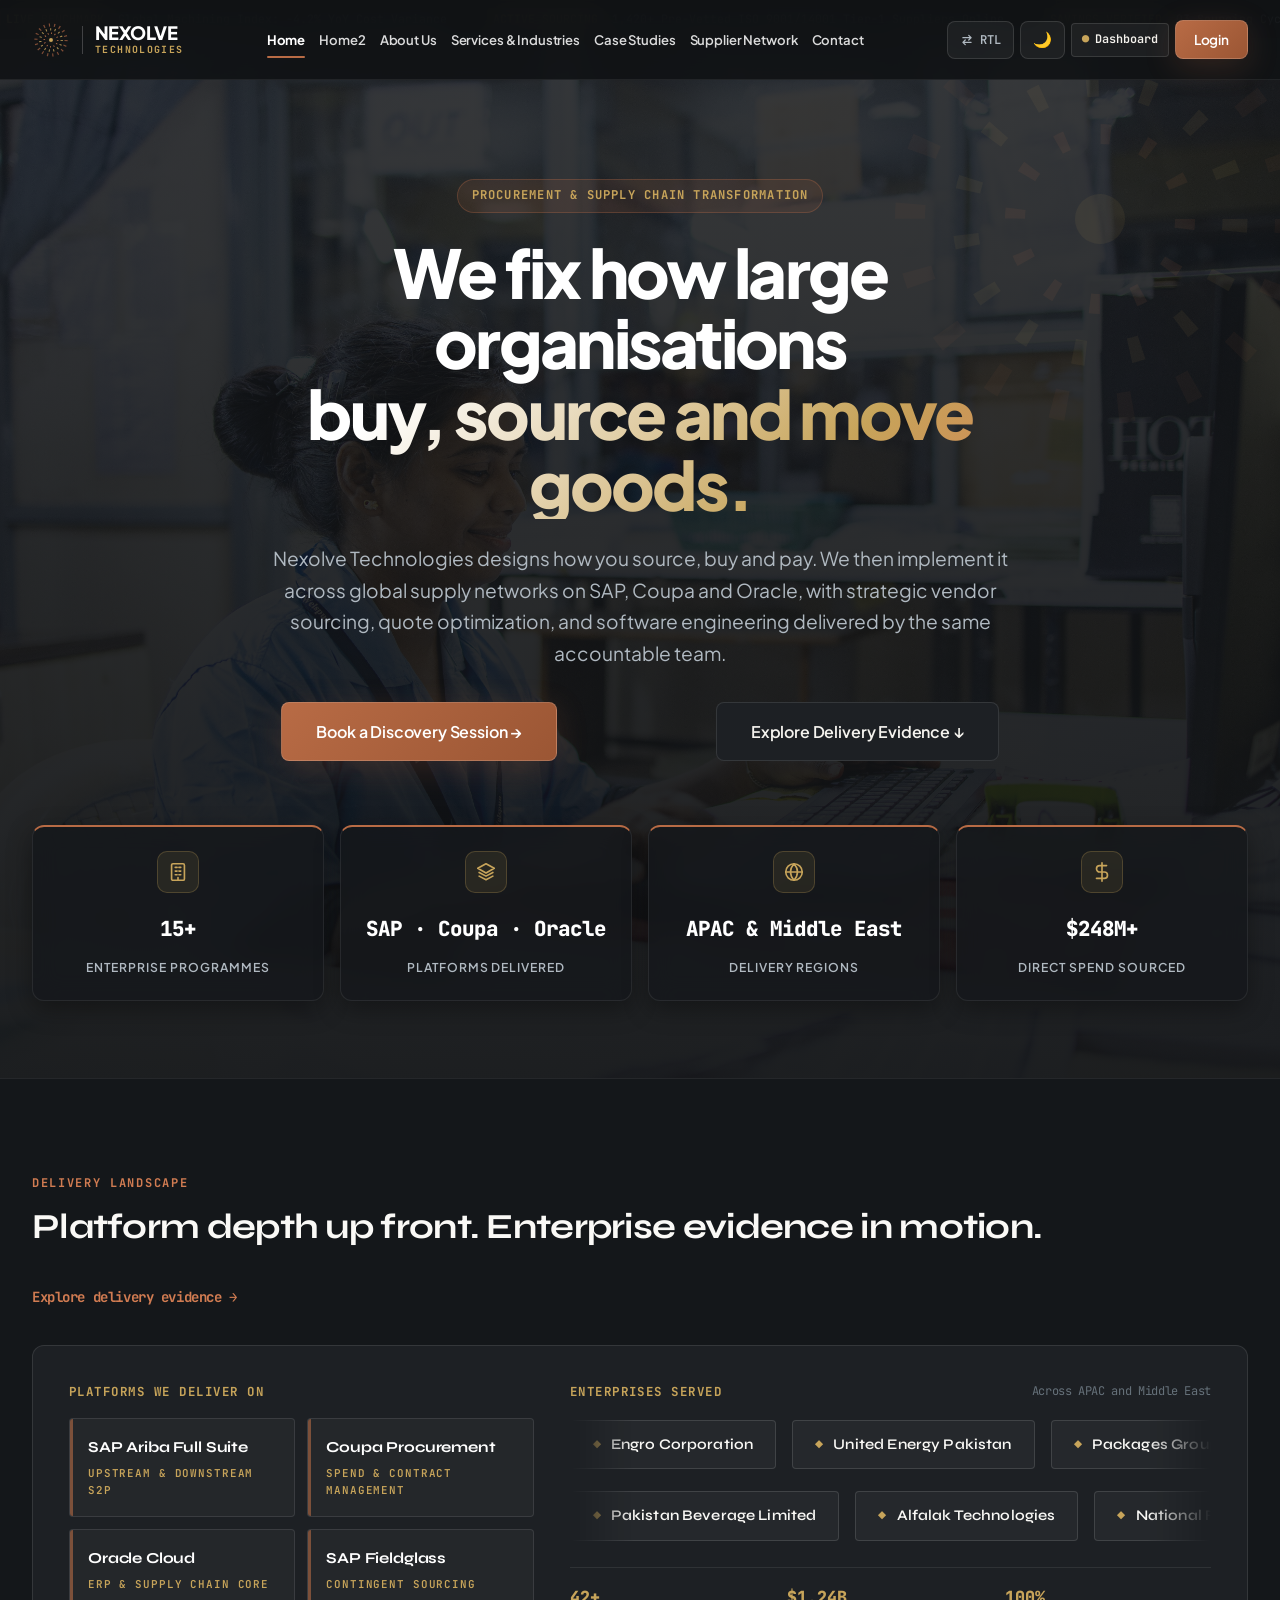
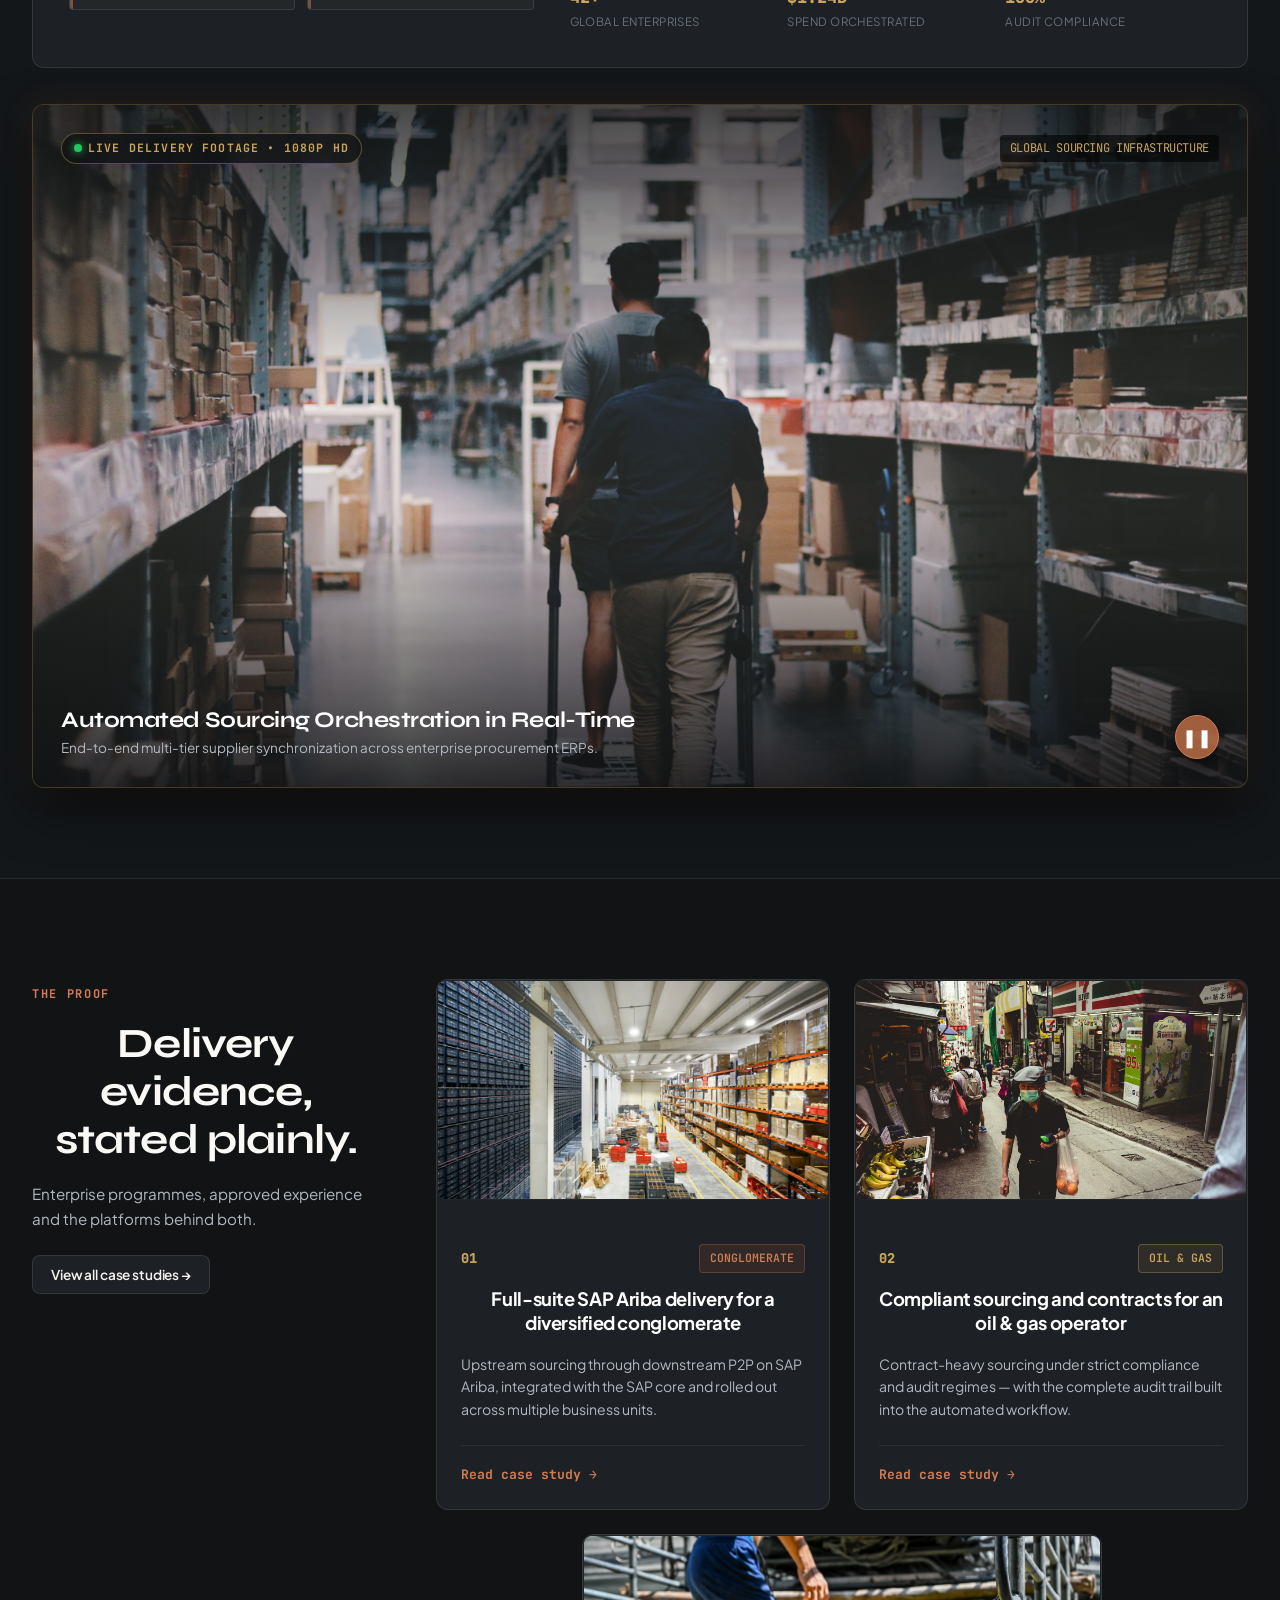
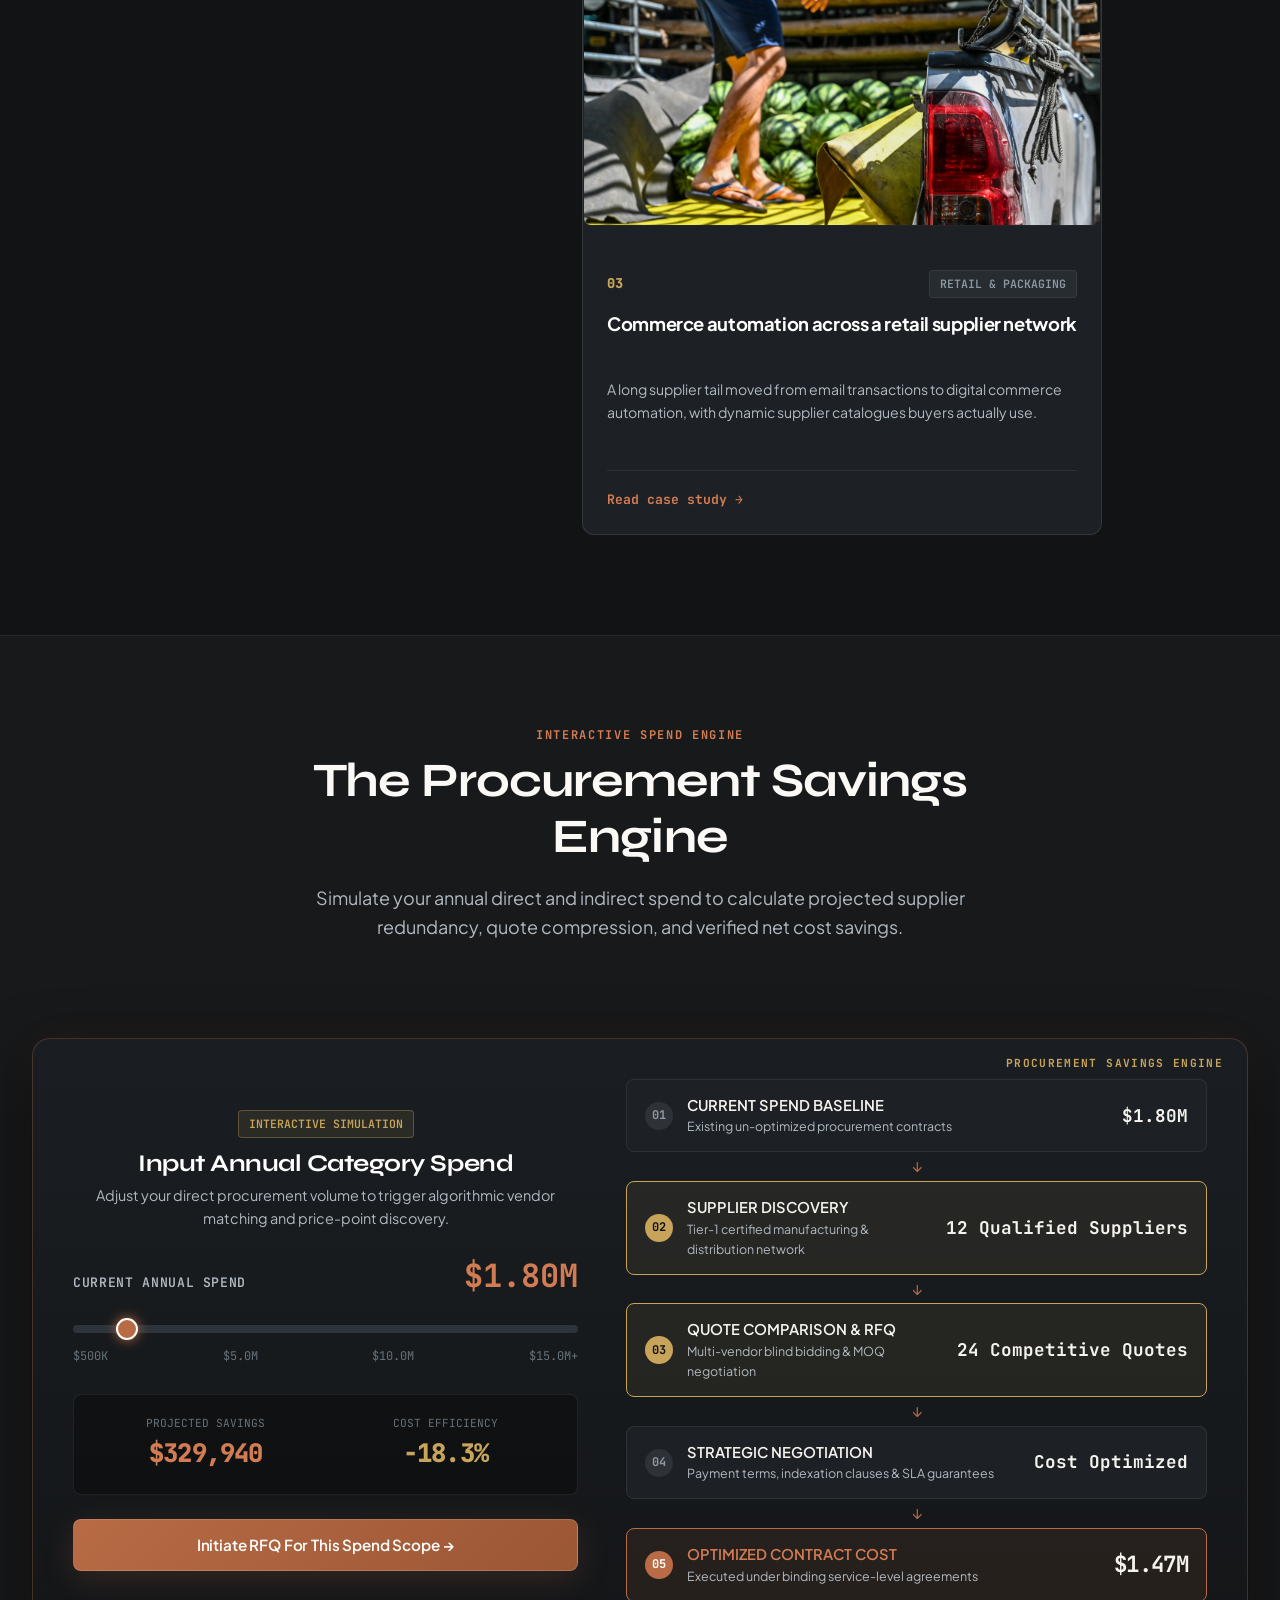
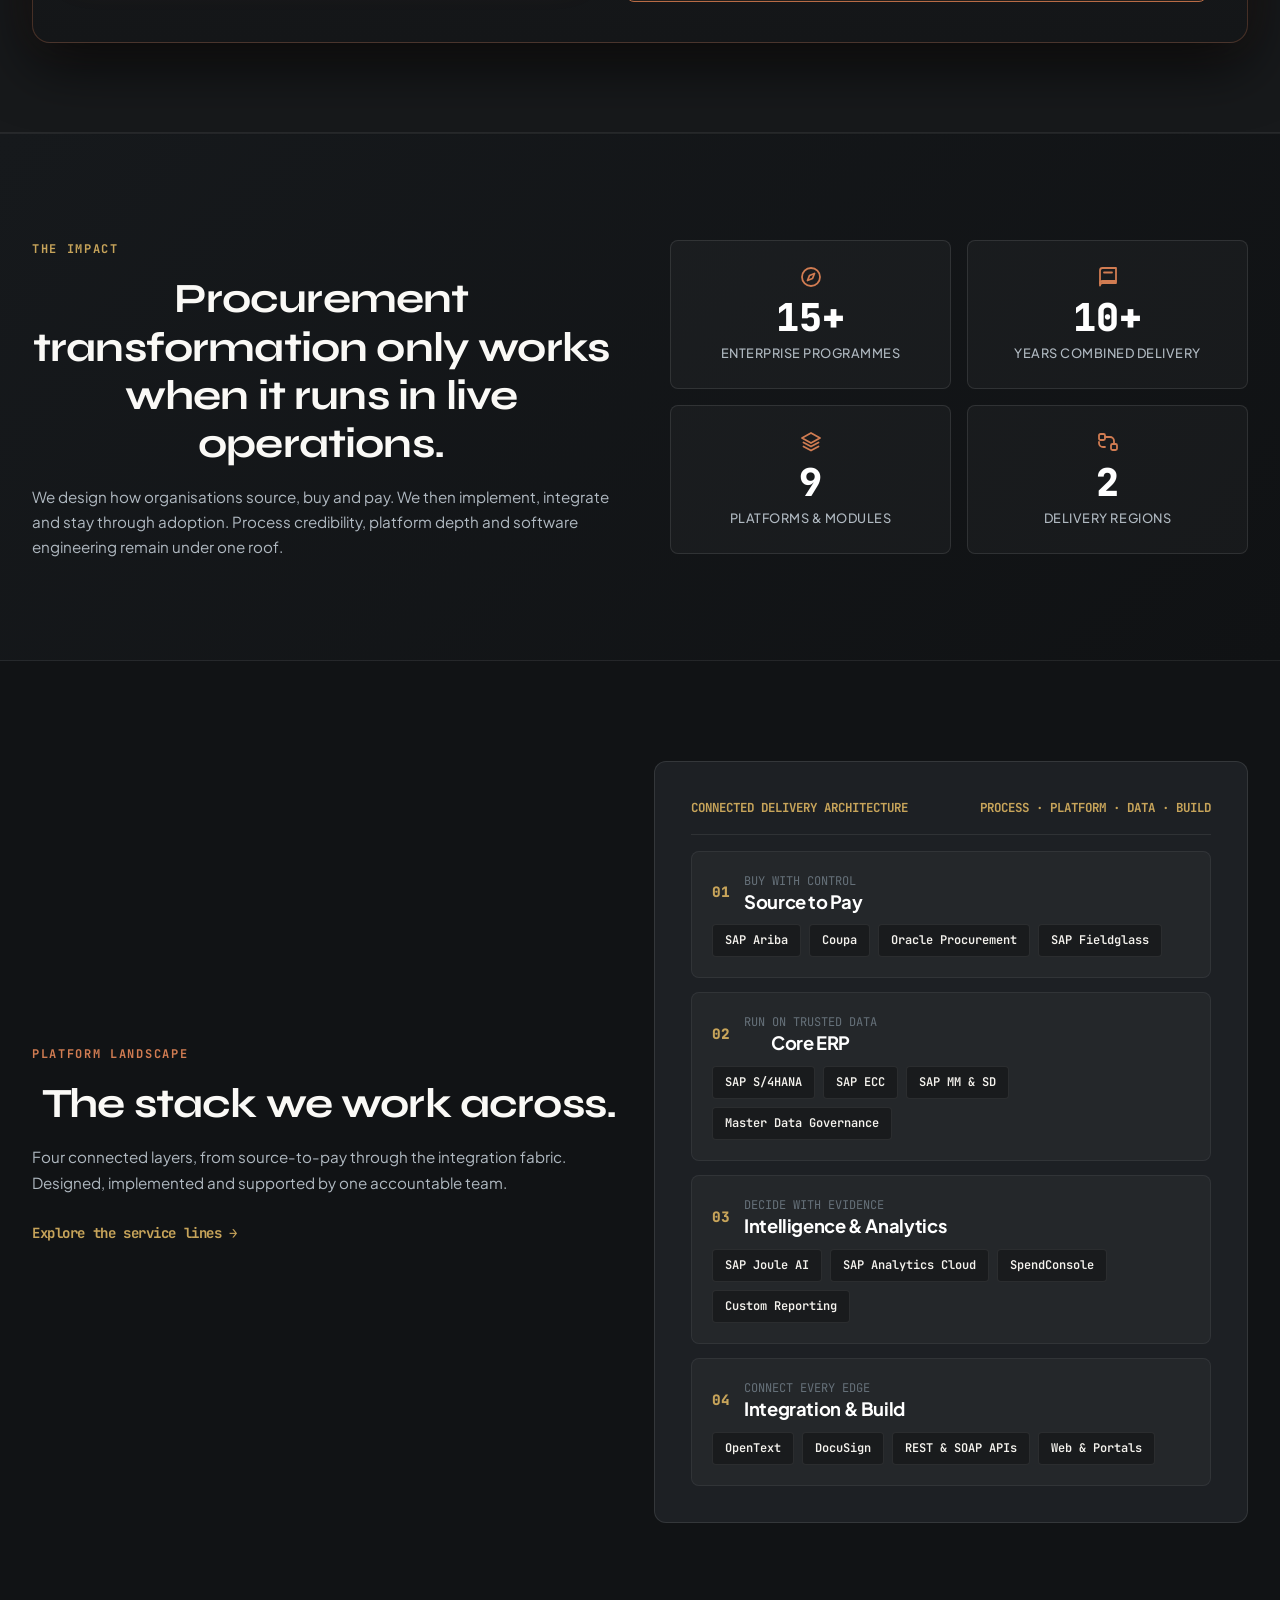
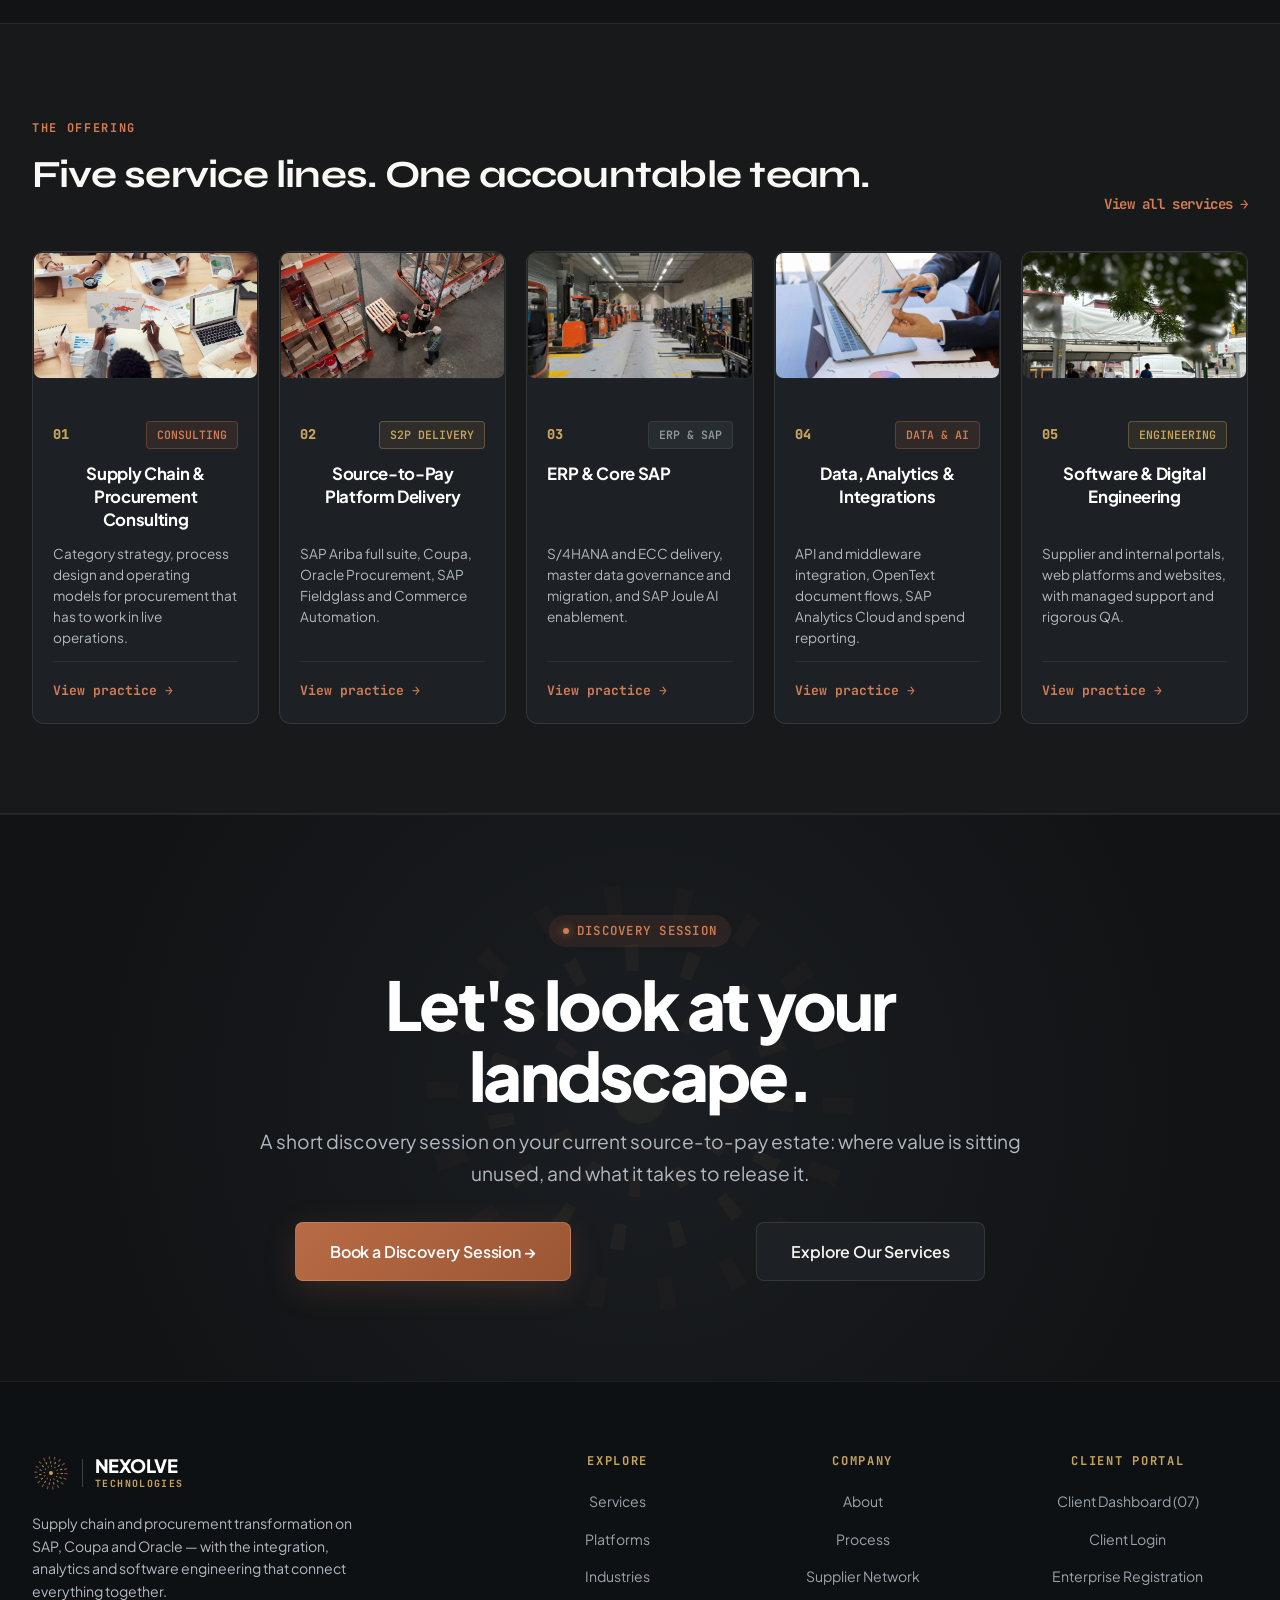
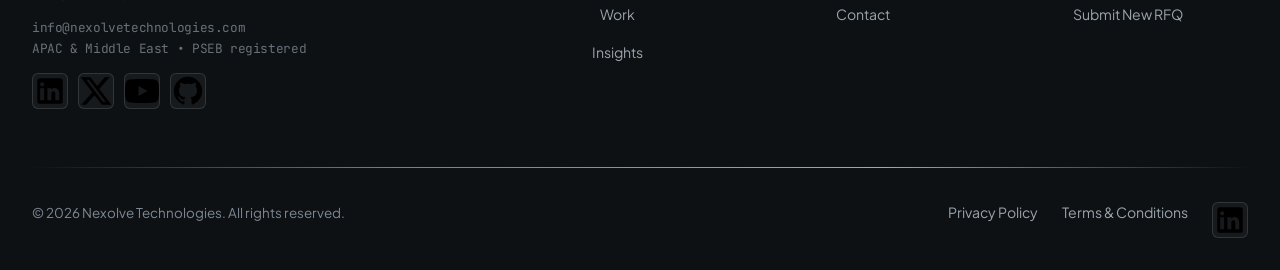
==== commit 1d3e0314: "feat: complete UI/UX refinements, Day/Night theme contrast polish, Auth redesign & dashboard header " ====
--- a/index.html
+++ b/index.html
@@ -147,55 +147,56 @@
         </div>
 
         <!-- Nexolve Signature Architectural Hero Rail -->
-        <dl class="hero-rail">
-          <div>
-            <dt>
+        <!-- Nexolve Modern Hero Stats Grid -->
+        <div class="hero-stats-grid">
+          <div class="hero-stat-card">
+            <div class="hero-stat-card__icon-wrap">
               <svg width="22" height="22" viewBox="0 0 24 24" fill="none" stroke="currentColor" stroke-width="1.8"
-                stroke-linecap="round" stroke-linejoin="round" class="hero-rail__icon">
+                stroke-linecap="round" stroke-linejoin="round">
                 <rect x="5" y="3" width="14" height="18" rx="1.5"></rect>
                 <path d="M9 7h2m4 0h-2M9 11h2m4 0h-2M9 15h2m4 0h-2M12 21v-3"></path>
               </svg>
-              <span>15+</span>
-            </dt>
-            <dd>Enterprise programmes</dd>
-          </div>
-
-          <div>
-            <dt>
+            </div>
+            <div class="hero-stat-card__value">15+</div>
+            <div class="hero-stat-card__label">Enterprise Programmes</div>
+          </div>
+
+          <div class="hero-stat-card">
+            <div class="hero-stat-card__icon-wrap">
               <svg width="22" height="22" viewBox="0 0 24 24" fill="none" stroke="currentColor" stroke-width="1.8"
-                stroke-linecap="round" stroke-linejoin="round" class="hero-rail__icon">
+                stroke-linecap="round" stroke-linejoin="round">
                 <path d="m12 3 9 5-9 5-9-5 9-5Z"></path>
                 <path d="m4.5 12.5 7.5 4 7.5-4m-15 4L12 20.5l7.5-4"></path>
               </svg>
-              <span>SAP · Coupa · Oracle</span>
-            </dt>
-            <dd>Platforms delivered</dd>
-          </div>
-
-          <div>
-            <dt>
+            </div>
+            <div class="hero-stat-card__value">SAP · Coupa · Oracle</div>
+            <div class="hero-stat-card__label">Platforms Delivered</div>
+          </div>
+
+          <div class="hero-stat-card">
+            <div class="hero-stat-card__icon-wrap">
               <svg width="22" height="22" viewBox="0 0 24 24" fill="none" stroke="currentColor" stroke-width="1.8"
-                stroke-linecap="round" stroke-linejoin="round" class="hero-rail__icon">
+                stroke-linecap="round" stroke-linejoin="round">
                 <circle cx="12" cy="12" r="9"></circle>
                 <path d="M3 12h18M12 3c2.5 2.8 3.8 5.8 3.8 9s-1.3 6.2-3.8 9c-2.5-2.8-3.8-5.8-3.8-9s1.3-6.2 3.8-9Z">
                 </path>
               </svg>
-              <span>APAC & Middle East</span>
-            </dt>
-            <dd>Delivery regions</dd>
-          </div>
-
-          <div>
-            <dt>
+            </div>
+            <div class="hero-stat-card__value">APAC & Middle East</div>
+            <div class="hero-stat-card__label">Delivery Regions</div>
+          </div>
+
+          <div class="hero-stat-card">
+            <div class="hero-stat-card__icon-wrap">
               <svg width="22" height="22" viewBox="0 0 24 24" fill="none" stroke="currentColor" stroke-width="1.8"
-                stroke-linecap="round" stroke-linejoin="round" class="hero-rail__icon">
+                stroke-linecap="round" stroke-linejoin="round">
                 <path d="M12 2v20M17 5H9.5a3.5 3.5 0 0 0 0 7h5a3.5 3.5 0 0 1 0 7H6"></path>
               </svg>
-              <span class="counter-val" data-target="248" data-prefix="$" data-suffix="M+">$248M+</span>
-            </dt>
-            <dd>Direct Spend Sourced</dd>
-          </div>
-        </dl>
+            </div>
+            <div class="hero-stat-card__value counter-val" data-target="248" data-prefix="$" data-suffix="M+">$248M+</div>
+            <div class="hero-stat-card__label">Direct Spend Sourced</div>
+          </div>
+        </div>
       </div>
     </section>
 
@@ -902,6 +903,33 @@
             <div>info@nexolvetechnologies.com</div>
             <div>APAC & Middle East • PSEB registered</div>
           </div>
+          <div class="footer-brand-socials">
+            <a href="https://www.linkedin.com/company/nexolve-technologies" target="_blank" rel="noopener noreferrer"
+              class="social-icon-btn" aria-label="Nexolve on LinkedIn" title="LinkedIn">
+              <svg viewBox="0 0 24 24">
+                <path
+                  d="M19 3a2 2 0 0 1 2 2v14a2 2 0 0 1-2 2H5a2 2 0 0 1-2-2V5a2 2 0 0 1 2-2h14m-.5 15.5v-5.3a3.26 3.26 0 0 0-3.26-3.26c-.85 0-1.84.52-2.28 1.3v-1.11h-2.79v8.37h2.79v-4.93c0-.77.62-1.4 1.39-1.4a1.4 1.4 0 0 1 1.4 1.4v4.93h2.75M6.46 8.76a1.45 1.45 0 1 0 0-2.9 1.45 1.45 0 0 0 0 2.9m1.4 9.74v-8.37H5.06v8.37h2.8z" />
+              </svg>
+            </a>
+            <a href="https://x.com/nexolve_tech" target="_blank" rel="noopener noreferrer"
+              class="social-icon-btn" aria-label="Nexolve on X" title="Twitter / X">
+              <svg viewBox="0 0 24 24">
+                <path d="M18.244 2.25h3.308l-7.227 8.26 8.502 11.24H16.17l-5.214-6.817L4.99 21.75H1.68l7.73-8.835L1.254 2.25H8.08l4.713 6.231zm-1.161 17.52h1.833L7.084 4.126H5.117z"/>
+              </svg>
+            </a>
+            <a href="https://www.youtube.com/@nexolvetechnologies" target="_blank" rel="noopener noreferrer"
+              class="social-icon-btn" aria-label="Nexolve on YouTube" title="YouTube">
+              <svg viewBox="0 0 24 24">
+                <path d="M23.498 6.186a3.016 3.016 0 0 0-2.122-2.136C19.505 3.545 12 3.545 12 3.545s-7.505 0-9.377.505A3.017 3.017 0 0 0 .502 6.186C0 8.07 0 12 0 12s0 3.93.502 5.814a3.016 3.016 0 0 0 2.122 2.136c1.871.505 9.376.505 9.376.505s7.505 0 9.377-.505a3.015 3.015 0 0 0 2.122-2.136C24 15.93 24 12 24 12s0-3.93-.502-5.814zM9.545 15.568V8.432L15.818 12l-6.273 3.568z"/>
+              </svg>
+            </a>
+            <a href="https://github.com/nexolve-technologies" target="_blank" rel="noopener noreferrer"
+              class="social-icon-btn" aria-label="Nexolve on GitHub" title="GitHub">
+              <svg viewBox="0 0 24 24">
+                <path d="M12 2A10 10 0 0 0 2 12c0 4.42 2.87 8.17 6.84 9.5.5.08.66-.23.66-.5v-1.69c-2.77.6-3.36-1.34-3.36-1.34-.46-1.16-1.11-1.47-1.11-1.47-.91-.62.07-.6.07-.6 1 .07 1.53 1.03 1.53 1.03.87 1.52 2.34 1.07 2.91.83.1-.65.35-1.09.63-1.34-2.22-.25-4.55-1.11-4.55-4.92 0-1.11.38-2 1.03-2.71-.1-.25-.45-1.29.1-2.64 0 0 .84-.27 2.75 1.02.79-.22 1.65-.33 2.5-.33.85 0 1.71.11 2.5.33 1.91-1.29 2.75-1.02 2.75-1.02.55 1.35.2 2.39.1 2.64.65.71 1.03 1.6 1.03 2.71 0 3.82-2.34 4.66-4.57 4.91.36.31.69.92.69 1.85V21c0 .27.16.59.67.5C19.14 20.16 22 16.42 22 12A10 10 0 0 0 12 2z"/>
+              </svg>
+            </a>
+          </div>
         </div>
 
         <div>
@@ -957,6 +985,13 @@
     </div>
   </footer>
 
+  <!-- Move to Top Button -->
+  <button class="scroll-top-btn" aria-label="Scroll back to top" title="Scroll to top">
+    <svg viewBox="0 0 24 24" fill="none" stroke="currentColor" stroke-linecap="round" stroke-linejoin="round">
+      <path d="m18 15-6-6-6 6"/>
+    </svg>
+  </button>
+
   <script src="js/main.js"></script>
 </body>
 
--- a/css/style.css
+++ b/css/style.css
@@ -161,12 +161,14 @@
 }
 
 [data-theme="light"] .nav-link {
-  color: #4A5568 !important;
+  color: #2D3748 !important;
+  font-weight: 600 !important;
 }
 
 [data-theme="light"] .nav-link:hover,
 [data-theme="light"] .nav-link.active {
   color: #111315 !important;
+  font-weight: 700 !important;
 }
 
 [data-theme="light"] .nav-portal-btn {
@@ -205,7 +207,11 @@
 }
 
 [data-theme="light"] .home-hero {
-  background: radial-gradient(circle at 50% 20%, #F8F9FA 0%, #FFFFFF 80%) !important;
+  background: linear-gradient(180deg, rgba(255, 255, 255, 0.88) 0%, rgba(248, 249, 250, 0.96) 100%), url('../IMAGE/pexels-equalstock-31112222.jpg') center/cover no-repeat !important;
+}
+
+[data-theme="light"] .page-hero-section {
+  background: linear-gradient(180deg, rgba(255, 255, 255, 0.88) 0%, rgba(248, 249, 250, 0.96) 100%), url('../IMAGE/pexels-alexander-isreb-880417-1797428.jpg') center/cover no-repeat !important;
 }
 
 [data-theme="light"] .hero-rail {
@@ -245,6 +251,21 @@
 [data-theme="light"] .home-2-stat-row {
   background: #F8F9FA !important;
   border-color: rgba(0, 0, 0, 0.08) !important;
+}
+
+/* Day theme contrast preservation for video HUD overlays */
+[data-theme="light"] .cinematic-video-wrap h4,
+[data-theme="light"] .video-overlay-hud h4,
+[data-theme="light"] .video-hud-bottom h4 {
+  color: #FFFFFF !important;
+  text-shadow: 0 2px 10px rgba(0, 0, 0, 0.9);
+}
+
+[data-theme="light"] .cinematic-video-wrap p,
+[data-theme="light"] .video-overlay-hud p,
+[data-theme="light"] .video-hud-bottom p {
+  color: rgba(255, 255, 255, 0.92) !important;
+  text-shadow: 0 1px 6px rgba(0, 0, 0, 0.85);
 }
 
 [data-theme="light"] .surface-blueprint {
@@ -1266,23 +1287,25 @@
 .nav-links {
   display: flex;
   align-items: center;
-  gap: clamp(8px, 1vw, 18px);
+  gap: clamp(8px, 1.1vw, 20px);
   flex-shrink: 1;
   white-space: nowrap;
 }
 
 .nav-link {
-  font-size: clamp(0.78rem, 0.85vw, 0.86rem);
-  font-weight: 500;
-  color: var(--text-secondary);
+  font-size: clamp(0.82rem, 0.9vw, 0.92rem);
+  font-weight: 600;
+  color: rgba(255, 255, 255, 0.85);
   position: relative;
   padding: 6px 0;
-  transition: color var(--transition-fast);
+  transition: all var(--transition-fast);
   white-space: nowrap;
+  letter-spacing: -0.01em;
 }
 
 .nav-link:hover, .nav-link.active {
   color: #FFFFFF;
+  font-weight: 700;
 }
 
 .nav-link.active::after {
@@ -1960,6 +1983,13 @@
   }
 }
 
+.footer-grid > div:not(:first-child) {
+  display: flex;
+  flex-direction: column;
+  align-items: center;
+  text-align: center;
+}
+
 .footer-heading {
   font-family: var(--font-mono);
   font-size: 0.76rem;
@@ -1968,6 +1998,7 @@
   letter-spacing: 0.14em;
   color: var(--color-gold);
   margin-bottom: 20px;
+  text-align: center;
 }
 
 .footer-links {
@@ -1977,6 +2008,8 @@
   list-style: none;
   padding: 0;
   margin: 0;
+  align-items: center;
+  text-align: center;
 }
 
 .footer-link {
@@ -1998,12 +2031,13 @@
   margin-bottom: 24px;
 }
 
-/* Footer Social Icons (Inline Right Alignment with Square Card) */
-.footer-social-list {
+/* Footer Social Icons */
+.footer-social-list,
+.footer-brand-socials {
   display: inline-flex;
   align-items: center;
   gap: 10px;
-  margin: 0;
+  margin-top: 14px;
 }
 
 .social-icon-btn {
@@ -2019,6 +2053,7 @@
   justify-content: center;
   color: #9AA4AC;
   transition: all var(--transition-fast);
+}
   flex-shrink: 0;
   cursor: pointer;
   text-decoration: none;
@@ -2138,7 +2173,7 @@
   border: 1px solid var(--color-copper);
   padding: 14px 20px;
   border-radius: var(--radius-sm);
-  color: #FFFFFF;
+  color: var(--text-primary);
   box-shadow: var(--shadow-lg);
   display: flex;
   align-items: center;
@@ -2147,9 +2182,87 @@
   animation: toastIn 0.3s ease-out;
 }
 
+[data-theme="light"] .toast {
+  background: #FFFFFF !important;
+  border: 1px solid var(--color-copper) !important;
+  color: #111315 !important;
+  box-shadow: 0 12px 32px rgba(0, 0, 0, 0.15) !important;
+}
+
+[data-theme="light"] .toast span {
+  color: #111315 !important;
+}
+
 @keyframes toastIn {
   from { transform: translateX(100%); opacity: 0; }
   to { transform: translateX(0); opacity: 1; }
+}
+
+/* Move to Top Floating Button */
+.scroll-top-btn {
+  position: fixed;
+  bottom: 28px;
+  right: 28px;
+  width: 46px;
+  height: 46px;
+  border-radius: 50%;
+  background: rgba(23, 26, 29, 0.85);
+  backdrop-filter: blur(10px);
+  -webkit-backdrop-filter: blur(10px);
+  border: 1px solid var(--color-gold);
+  color: var(--color-gold);
+  display: flex;
+  align-items: center;
+  justify-content: center;
+  cursor: pointer;
+  z-index: 999;
+  opacity: 0;
+  visibility: hidden;
+  transform: translateY(16px) scale(0.9);
+  transition: all var(--transition-normal);
+  box-shadow: 0 6px 20px rgba(0, 0, 0, 0.4), 0 0 16px rgba(199, 164, 90, 0.2);
+}
+
+.scroll-top-btn.visible {
+  opacity: 1;
+  visibility: visible;
+  transform: translateY(0) scale(1);
+}
+
+.scroll-top-btn:hover {
+  background: var(--color-gold);
+  color: #111315;
+  transform: translateY(-4px) scale(1.05);
+  box-shadow: 0 10px 25px rgba(199, 164, 90, 0.4);
+}
+
+.scroll-top-btn svg {
+  width: 20px;
+  height: 20px;
+  stroke-width: 2.5;
+  transition: transform var(--transition-fast);
+}
+
+.scroll-top-btn:hover svg {
+  transform: translateY(-2px);
+}
+
+[data-theme="light"] .scroll-top-btn {
+  background: rgba(255, 255, 255, 0.95);
+  border-color: var(--color-copper);
+  color: var(--color-copper);
+  box-shadow: 0 6px 20px rgba(0, 0, 0, 0.12), 0 0 16px rgba(184, 107, 69, 0.2);
+}
+
+[data-theme="light"] .scroll-top-btn:hover {
+  background: var(--color-copper);
+  color: #FFFFFF;
+  box-shadow: 0 10px 25px rgba(184, 107, 69, 0.35);
+}
+
+[dir="rtl"] .scroll-top-btn {
+  right: auto;
+  left: 28px;
 }
 
 /* Modals */
@@ -2347,7 +2460,7 @@
   position: relative;
   padding: clamp(100px, 12vw, 140px) 0 clamp(48px, 6vw, 80px);
   overflow: hidden;
-  background: radial-gradient(circle at 50% 20%, #171A1E 0%, #111315 80%);
+  background: linear-gradient(180deg, rgba(17, 19, 21, 0.84) 0%, rgba(17, 19, 21, 0.95) 100%), url('../IMAGE/pexels-equalstock-31112222.jpg') center/cover no-repeat;
 }
 
 .hero-matrix {
@@ -2402,55 +2515,154 @@
   margin: 0 auto;
 }
 
-/* Horizontal Architectural Hero Rail */
+/* Horizontal Architectural Hero Stats Cards Grid */
+.hero-stats-grid,
 .hero-rail {
   display: grid;
-  grid-template-columns: repeat(auto-fit, minmax(200px, 1fr));
+  grid-template-columns: repeat(4, 1fr);
   gap: 16px;
   margin-top: clamp(40px, 6vw, 64px);
-  padding: clamp(18px, 3vw, 24px);
-  background: rgba(23, 25, 27, 0.7);
+  width: 100%;
+}
+
+@media (max-width: 992px) {
+  .hero-stats-grid,
+  .hero-rail {
+    grid-template-columns: repeat(2, 1fr);
+  }
+}
+
+@media (max-width: 520px) {
+  .hero-stats-grid,
+  .hero-rail {
+    grid-template-columns: 1fr;
+  }
+}
+
+.hero-stat-card,
+.hero-rail > div {
+  background: rgba(21, 24, 27, 0.82);
   backdrop-filter: blur(12px);
   -webkit-backdrop-filter: blur(12px);
-  border: var(--border-subtle);
+  border: 1px solid rgba(255, 255, 255, 0.08);
+  border-top: 2px solid var(--color-copper);
   border-radius: var(--radius-md);
-  border-left: 3px solid var(--color-copper);
-}
-
-.hero-rail > div {
+  padding: clamp(20px, 2.5vw, 24px) 16px;
   display: flex;
   flex-direction: column;
   align-items: center;
   text-align: center;
-  padding: 10px;
-  border-right: 1px solid rgba(255, 255, 255, 0.06);
-}
-
-.hero-rail > div:last-child {
-  border-right: none;
-}
-
+  transition: all var(--transition-fast);
+  box-shadow: 0 8px 24px rgba(0, 0, 0, 0.35);
+  position: relative;
+  overflow: hidden;
+}
+
+.hero-stat-card::before {
+  content: '';
+  position: absolute;
+  top: 0;
+  left: 0;
+  right: 0;
+  height: 100%;
+  background: radial-gradient(circle at 50% 0%, rgba(184, 107, 69, 0.12), transparent 70%);
+  opacity: 0;
+  transition: opacity var(--transition-fast);
+  pointer-events: none;
+}
+
+.hero-stat-card:hover {
+  transform: translateY(-4px);
+  border-color: var(--color-gold);
+  box-shadow: 0 12px 32px rgba(0, 0, 0, 0.5), 0 0 20px rgba(199, 164, 90, 0.2);
+}
+
+.hero-stat-card:hover::before {
+  opacity: 1;
+}
+
+.hero-stat-card__icon-wrap {
+  width: 42px;
+  height: 42px;
+  border-radius: 10px;
+  background: rgba(199, 164, 90, 0.1);
+  border: 1px solid rgba(199, 164, 90, 0.25);
+  display: flex;
+  align-items: center;
+  justify-content: center;
+  color: var(--color-gold);
+  margin-bottom: 14px;
+  transition: all var(--transition-fast);
+}
+
+.hero-stat-card:hover .hero-stat-card__icon-wrap {
+  background: var(--color-copper);
+  border-color: var(--color-copper-hover);
+  color: #FFFFFF;
+  transform: scale(1.08);
+}
+
+.hero-stat-card__value,
 .hero-rail dt {
-  display: flex;
-  align-items: center;
-  gap: 8px;
-  font-family: var(--font-mono);
-  font-size: clamp(1.2rem, 2.5vw, 1.55rem);
+  font-family: var(--font-mono);
+  font-size: clamp(1.05rem, 1.7vw, 1.3rem);
   font-weight: 800;
   color: #FFFFFF;
-  margin-bottom: 4px;
-}
-
+  margin-bottom: 8px;
+  min-height: 44px;
+  display: flex;
+  align-items: center;
+  justify-content: center;
+  line-height: 1.25;
+  text-align: center;
+}
+
+.hero-stat-card__value span,
 .hero-rail dt span {
   color: var(--color-gold);
 }
 
+.hero-stat-card__label,
 .hero-rail dd {
-  font-size: 0.8rem;
+  font-size: 0.76rem;
   color: var(--text-secondary);
   text-transform: uppercase;
-  letter-spacing: 0.04em;
-  font-weight: 500;
+  letter-spacing: 0.08em;
+  font-weight: 600;
+  margin: 0;
+  line-height: 1.35;
+}
+
+/* Light Mode Overrides for Hero Stat Cards */
+[data-theme="light"] .hero-stat-card,
+[data-theme="light"] .hero-rail > div {
+  background: rgba(255, 255, 255, 0.95) !important;
+  border: 1px solid rgba(0, 0, 0, 0.08) !important;
+  border-top: 2px solid var(--color-copper) !important;
+  box-shadow: 0 6px 20px rgba(0, 0, 0, 0.06) !important;
+}
+
+[data-theme="light"] .hero-stat-card:hover,
+[data-theme="light"] .hero-rail > div:hover {
+  background: #FFFFFF !important;
+  border-color: var(--color-copper) !important;
+  box-shadow: 0 12px 30px rgba(184, 107, 69, 0.18) !important;
+}
+
+[data-theme="light"] .hero-stat-card__icon-wrap {
+  background: rgba(184, 107, 69, 0.08);
+  border-color: rgba(184, 107, 69, 0.2);
+  color: var(--color-copper);
+}
+
+[data-theme="light"] .hero-stat-card__value,
+[data-theme="light"] .hero-rail dt {
+  color: #111315 !important;
+}
+
+[data-theme="light"] .hero-stat-card__label,
+[data-theme="light"] .hero-rail dd {
+  color: #718096 !important;
 }
 
 /* 5. Surface Blueprint & Delivery Landscape Panel */
@@ -2803,6 +3015,19 @@
   gap: 24px;
 }
 
+@media (min-width: 640px) {
+  .proof-cards-grid {
+    grid-template-columns: repeat(2, 1fr);
+  }
+  .proof-cards-grid > .proof-project:nth-child(3):last-child {
+    grid-column: 1 / -1;
+    max-width: 520px;
+    width: 100%;
+    margin-left: auto;
+    margin-right: auto;
+  }
+}
+
 .proof-project {
   display: flex;
   flex-direction: column;
@@ -2828,6 +3053,23 @@
   flex-grow: 1;
 }
 
+.proof-project__body h3 {
+  font-family: var(--font-heading);
+  min-height: 56px;
+  display: flex;
+  align-items: flex-start;
+  line-height: 1.35;
+  margin-bottom: 10px;
+}
+
+.proof-project__body p {
+  min-height: 76px;
+  display: flex;
+  align-items: flex-start;
+  line-height: 1.6;
+  margin-bottom: 16px;
+}
+
 .nx-card__head {
   display: flex;
   justify-content: space-between;
@@ -3057,10 +3299,39 @@
 }
 
 .service-matrix__body {
-  padding: 20px;
+  padding: 22px 20px;
   display: flex;
   flex-direction: column;
   flex-grow: 1;
+}
+
+.service-matrix__body .nx-card__head {
+  display: flex;
+  justify-content: space-between;
+  align-items: center;
+  margin-bottom: 14px;
+  min-height: 28px;
+}
+
+.service-matrix__body h3 {
+  font-family: var(--font-heading);
+  font-size: 1.05rem;
+  margin-bottom: 12px;
+  color: #FFFFFF;
+  min-height: 72px;
+  display: flex;
+  align-items: flex-start;
+  line-height: 1.35;
+}
+
+.service-matrix__body p {
+  color: var(--text-secondary);
+  font-size: 0.85rem;
+  line-height: 1.55;
+  margin-bottom: 16px;
+  min-height: 104px;
+  display: flex;
+  align-items: flex-start;
 }
 
 /* 10. Brand CTA & Hairline Spectrum */
@@ -3297,7 +3568,7 @@
 }
 
 .office-hub-card {
-  background: #131619;
+  background: var(--bg-carbon-surface);
   border: 1px solid rgba(255, 255, 255, 0.08);
   border-radius: var(--radius-sm);
   padding: 24px;
@@ -3313,5 +3584,435 @@
   box-shadow: 0 10px 24px rgba(0, 0, 0, 0.4);
 }
 
-
-
+.office-hub-footer {
+  font-family: var(--font-mono);
+  font-size: 0.8rem;
+  border-top: 1px solid rgba(255, 255, 255, 0.08);
+  padding-top: 12px;
+  margin-top: 8px;
+}
+
+/* Contact Page Telemetry Stats Grid */
+.contact-stats-grid {
+  display: grid;
+  grid-template-columns: repeat(4, 1fr);
+  gap: 16px;
+  margin-top: 36px;
+  margin-bottom: 24px;
+  width: 100%;
+}
+
+@media (max-width: 992px) {
+  .contact-stats-grid {
+    grid-template-columns: repeat(2, 1fr);
+  }
+}
+
+@media (max-width: 520px) {
+  .contact-stats-grid {
+    grid-template-columns: 1fr;
+  }
+}
+
+.contact-stat-card {
+  background: rgba(21, 24, 27, 0.85);
+  backdrop-filter: blur(12px);
+  -webkit-backdrop-filter: blur(12px);
+  border: 1px solid rgba(255, 255, 255, 0.08);
+  border-top: 2px solid var(--color-copper);
+  border-radius: var(--radius-md);
+  padding: 22px 18px;
+  display: flex;
+  flex-direction: column;
+  align-items: center;
+  text-align: center;
+  transition: all var(--transition-fast);
+  box-shadow: 0 8px 24px rgba(0, 0, 0, 0.35);
+  position: relative;
+  overflow: hidden;
+}
+
+.contact-stat-card:hover {
+  transform: translateY(-3px);
+  border-color: var(--color-gold);
+  box-shadow: 0 12px 30px rgba(0, 0, 0, 0.5), 0 0 20px rgba(199, 164, 90, 0.2);
+}
+
+.contact-stat-icon {
+  width: 38px;
+  height: 38px;
+  border-radius: 8px;
+  background: rgba(199, 164, 90, 0.1);
+  border: 1px solid rgba(199, 164, 90, 0.25);
+  display: flex;
+  align-items: center;
+  justify-content: center;
+  color: var(--color-gold);
+  margin-bottom: 12px;
+  transition: all var(--transition-fast);
+}
+
+.contact-stat-card:hover .contact-stat-icon {
+  background: var(--color-copper);
+  border-color: var(--color-copper-hover);
+  color: #FFFFFF;
+  transform: scale(1.08);
+}
+
+.contact-stat-label {
+  font-family: var(--font-mono);
+  font-size: 0.72rem;
+  font-weight: 700;
+  color: var(--text-muted);
+  text-transform: uppercase;
+  letter-spacing: 0.08em;
+  margin-bottom: 6px;
+}
+
+.contact-stat-value {
+  font-family: var(--font-mono);
+  font-size: clamp(1.15rem, 1.7vw, 1.4rem);
+  font-weight: 800;
+  color: #FFFFFF;
+  margin-bottom: 6px;
+  line-height: 1.2;
+}
+
+.contact-stat-sub {
+  font-size: 0.8rem;
+  color: var(--text-secondary);
+  line-height: 1.4;
+}
+
+/* Light Mode Overrides for Contact Page */
+[data-theme="light"] .contact-map-frame {
+  filter: none;
+}
+
+[data-theme="light"] .map-hud-badge {
+  background: rgba(255, 255, 255, 0.95);
+  border: 1px solid rgba(0, 0, 0, 0.1);
+  color: var(--color-copper);
+  box-shadow: 0 4px 16px rgba(0, 0, 0, 0.08);
+}
+
+[data-theme="light"] .office-hub-card {
+  background: #FFFFFF !important;
+  border: 1px solid rgba(0, 0, 0, 0.08) !important;
+  box-shadow: 0 4px 16px rgba(0, 0, 0, 0.04);
+}
+
+[data-theme="light"] .office-hub-card h3 {
+  color: #111315 !important;
+}
+
+[data-theme="light"] .office-hub-footer {
+  border-top-color: rgba(0, 0, 0, 0.08) !important;
+}
+
+[data-theme="light"] .social-channel-card {
+  background: #FFFFFF !important;
+  border: 1px solid rgba(0, 0, 0, 0.08) !important;
+  color: #111315 !important;
+  box-shadow: 0 4px 16px rgba(0, 0, 0, 0.04);
+}
+
+[data-theme="light"] .social-channel-name {
+  color: #111315 !important;
+}
+
+[data-theme="light"] .social-channel-icon {
+  background: rgba(184, 107, 69, 0.08);
+  border-color: rgba(184, 107, 69, 0.2);
+  color: var(--color-copper);
+}
+
+[data-theme="light"] .contact-stat-card {
+  background: #FFFFFF !important;
+  border: 1px solid rgba(0, 0, 0, 0.08) !important;
+  border-top: 2px solid var(--color-copper) !important;
+  box-shadow: 0 4px 16px rgba(0, 0, 0, 0.05) !important;
+}
+
+[data-theme="light"] .contact-stat-card:hover {
+  box-shadow: 0 10px 26px rgba(184, 107, 69, 0.15) !important;
+  border-color: var(--color-copper) !important;
+}
+
+[data-theme="light"] .contact-stat-icon {
+  background: rgba(184, 107, 69, 0.08) !important;
+  border-color: rgba(184, 107, 69, 0.2) !important;
+  color: var(--color-copper) !important;
+}
+
+[data-theme="light"] .contact-stat-label {
+  color: #718096 !important;
+}
+
+[data-theme="light"] .contact-stat-value {
+  color: #111315 !important;
+}
+
+[data-theme="light"] .contact-stat-sub {
+  color: #4A5568 !important;
+}
+
+[data-theme="light"] .enterprise-stat-cell {
+  background: #FFFFFF !important;
+  border: 1px solid rgba(0, 0, 0, 0.08) !important;
+  box-shadow: 0 4px 16px rgba(0, 0, 0, 0.04);
+}
+
+[data-theme="light"] .enterprise-stat-value {
+  color: var(--color-copper) !important;
+}
+
+[data-theme="light"] .contact-form-card {
+  background: #FFFFFF !important;
+  border: 1px solid rgba(0, 0, 0, 0.08) !important;
+  box-shadow: 0 8px 30px rgba(0, 0, 0, 0.06);
+}
+
+/* Contact Form File Dropzone */
+.form-file-dropzone {
+  background: rgba(255, 255, 255, 0.03);
+  border: 1px dashed rgba(255, 255, 255, 0.15);
+  border-radius: var(--radius-sm);
+  padding: 18px;
+  text-align: center;
+  margin-bottom: 24px;
+  transition: all var(--transition-fast);
+}
+
+.form-file-dropzone:hover {
+  border-color: var(--color-copper);
+  background: var(--color-copper-surface);
+}
+
+.form-file-title {
+  font-weight: 600;
+  font-size: 0.9rem;
+  color: var(--text-primary);
+  margin-bottom: 4px;
+}
+
+.form-file-sub {
+  font-size: 0.75rem;
+  color: var(--text-muted);
+  font-family: var(--font-mono);
+}
+
+[data-theme="light"] .form-file-dropzone {
+  background: #F8F9FA !important;
+  border-color: rgba(0, 0, 0, 0.15) !important;
+}
+
+[data-theme="light"] .form-file-dropzone:hover {
+  border-color: var(--color-copper) !important;
+  background: rgba(163, 88, 52, 0.06) !important;
+}
+
+[data-theme="light"] .form-file-title {
+  color: #111315 !important;
+}
+
+[data-theme="light"] .form-file-sub {
+  color: #718096 !important;
+}
+
+/* ==========================================================================
+   AUTHENTICATION PAGES (LOGIN & REGISTER) ENHANCEMENTS
+   ========================================================================== */
+.auth-card {
+  border-radius: var(--radius-lg);
+  box-shadow: 0 16px 48px rgba(0, 0, 0, 0.4);
+  position: relative;
+}
+
+[data-theme="light"] .auth-card {
+  box-shadow: 0 16px 48px rgba(0, 0, 0, 0.08);
+}
+
+.password-field-wrap {
+  position: relative;
+  display: flex;
+  align-items: center;
+  width: 100%;
+}
+
+.password-field-wrap input {
+  padding-right: 44px;
+}
+
+[dir="rtl"] .password-field-wrap input {
+  padding-right: 14px;
+  padding-left: 44px;
+}
+
+.password-toggle-btn {
+  position: absolute;
+  right: 10px;
+  top: 50%;
+  transform: translateY(-50%);
+  background: transparent;
+  border: none;
+  color: var(--text-muted);
+  cursor: pointer;
+  display: inline-flex;
+  align-items: center;
+  justify-content: center;
+  padding: 6px;
+  border-radius: var(--radius-xs);
+  transition: color var(--transition-fast);
+  z-index: 2;
+}
+
+[dir="rtl"] .password-toggle-btn {
+  right: auto;
+  left: 10px;
+}
+
+.password-toggle-btn:hover {
+  color: var(--text-primary);
+}
+
+[data-theme="light"] .password-toggle-btn {
+  color: #718096 !important;
+}
+
+[data-theme="light"] .password-toggle-btn:hover {
+  color: #111315 !important;
+}
+
+.auth-remember-row {
+  display: flex;
+  justify-content: space-between;
+  align-items: center;
+  gap: 12px;
+  margin-top: 14px;
+  margin-bottom: 24px;
+  font-size: 0.85rem;
+}
+
+.auth-remember-label {
+  display: inline-flex;
+  align-items: center;
+  gap: 8px;
+  color: var(--text-secondary);
+  cursor: pointer;
+  user-select: none;
+  font-size: 0.85rem;
+  margin-bottom: 0;
+}
+
+.auth-forgot-link {
+  font-family: var(--font-mono);
+  font-size: 0.75rem;
+  font-weight: 700;
+  color: var(--color-copper-hover);
+  text-decoration: none;
+  letter-spacing: 0.05em;
+  transition: color var(--transition-fast);
+  white-space: nowrap;
+}
+
+.auth-forgot-link:hover {
+  color: var(--color-gold);
+  text-decoration: underline;
+}
+
+[data-theme="light"] .auth-remember-label {
+  color: #4A5568 !important;
+}
+
+[data-theme="light"] .auth-forgot-link {
+  color: var(--color-copper) !important;
+}
+
+.auth-divider {
+  display: flex;
+  align-items: center;
+  text-align: center;
+  margin: 22px 0 18px;
+  color: var(--text-muted);
+  font-family: var(--font-mono);
+  font-size: 0.72rem;
+  font-weight: 700;
+  letter-spacing: 0.08em;
+}
+
+.auth-divider::before,
+.auth-divider::after {
+  content: '';
+  flex: 1;
+  border-bottom: 1px solid rgba(255, 255, 255, 0.08);
+}
+
+.auth-divider::before {
+  margin-right: 12px;
+}
+
+.auth-divider::after {
+  margin-left: 12px;
+}
+
+[data-theme="light"] .auth-divider::before,
+[data-theme="light"] .auth-divider::after {
+  border-bottom-color: rgba(0, 0, 0, 0.1) !important;
+}
+
+[data-theme="light"] .auth-divider {
+  color: #718096 !important;
+}
+
+.social-auth-grid {
+  display: grid;
+  grid-template-columns: 1fr 1fr;
+  gap: 12px;
+  margin-bottom: 18px;
+}
+
+.social-auth-btn {
+  display: inline-flex;
+  align-items: center;
+  justify-content: center;
+  gap: 10px;
+  padding: 10px 14px;
+  border-radius: var(--radius-sm);
+  background: rgba(255, 255, 255, 0.04);
+  border: 1px solid rgba(255, 255, 255, 0.1);
+  color: var(--text-primary);
+  font-size: 0.86rem;
+  font-weight: 600;
+  cursor: pointer;
+  transition: all var(--transition-fast);
+  text-decoration: none;
+}
+
+.social-auth-btn:hover {
+  background: rgba(255, 255, 255, 0.08);
+  border-color: rgba(255, 255, 255, 0.22);
+  transform: translateY(-1px);
+}
+
+[data-theme="light"] .social-auth-btn {
+  background: #FFFFFF !important;
+  border-color: rgba(0, 0, 0, 0.12) !important;
+  color: #111315 !important;
+  box-shadow: 0 2px 6px rgba(0, 0, 0, 0.03);
+}
+
+[data-theme="light"] .social-auth-btn:hover {
+  background: #F8F9FA !important;
+  border-color: rgba(0, 0, 0, 0.2) !important;
+  box-shadow: 0 4px 12px rgba(0, 0, 0, 0.06);
+}
+
+.social-auth-btn svg {
+  flex-shrink: 0;
+}
+
+
+
+
+
